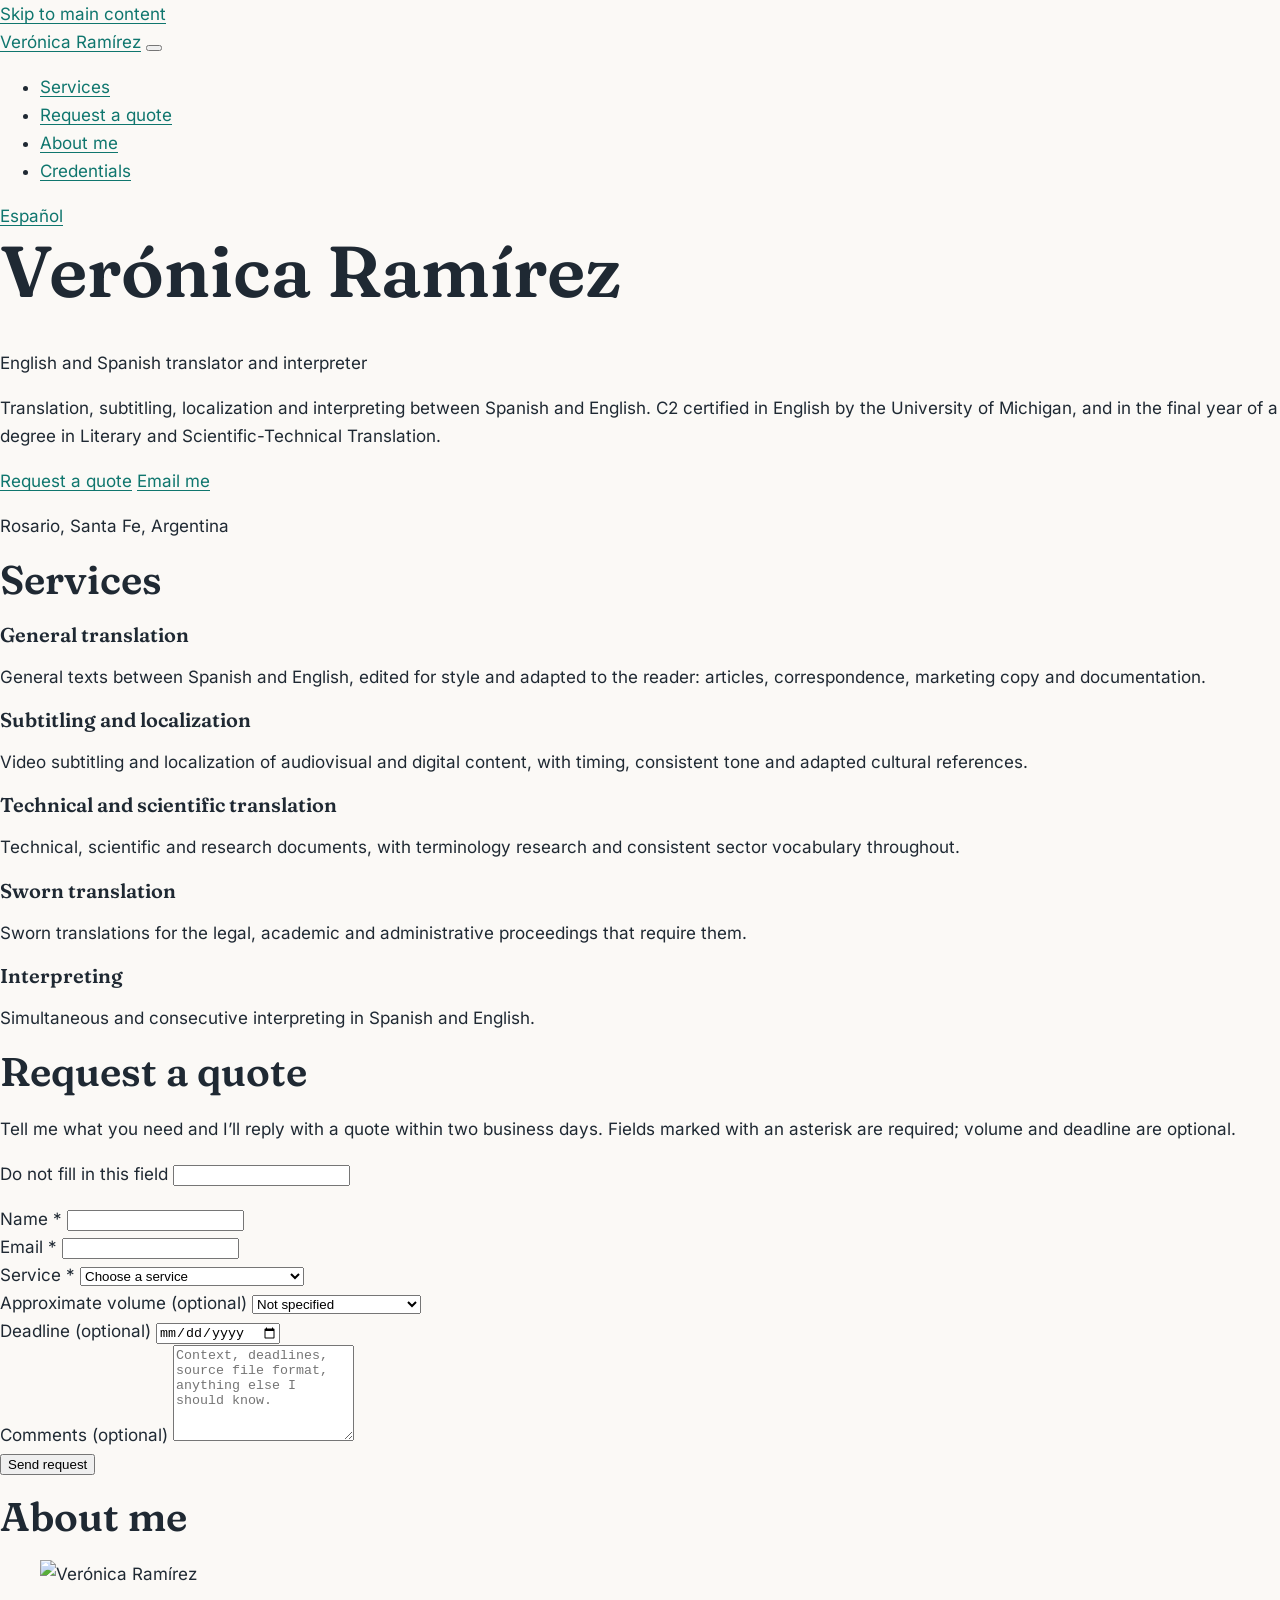
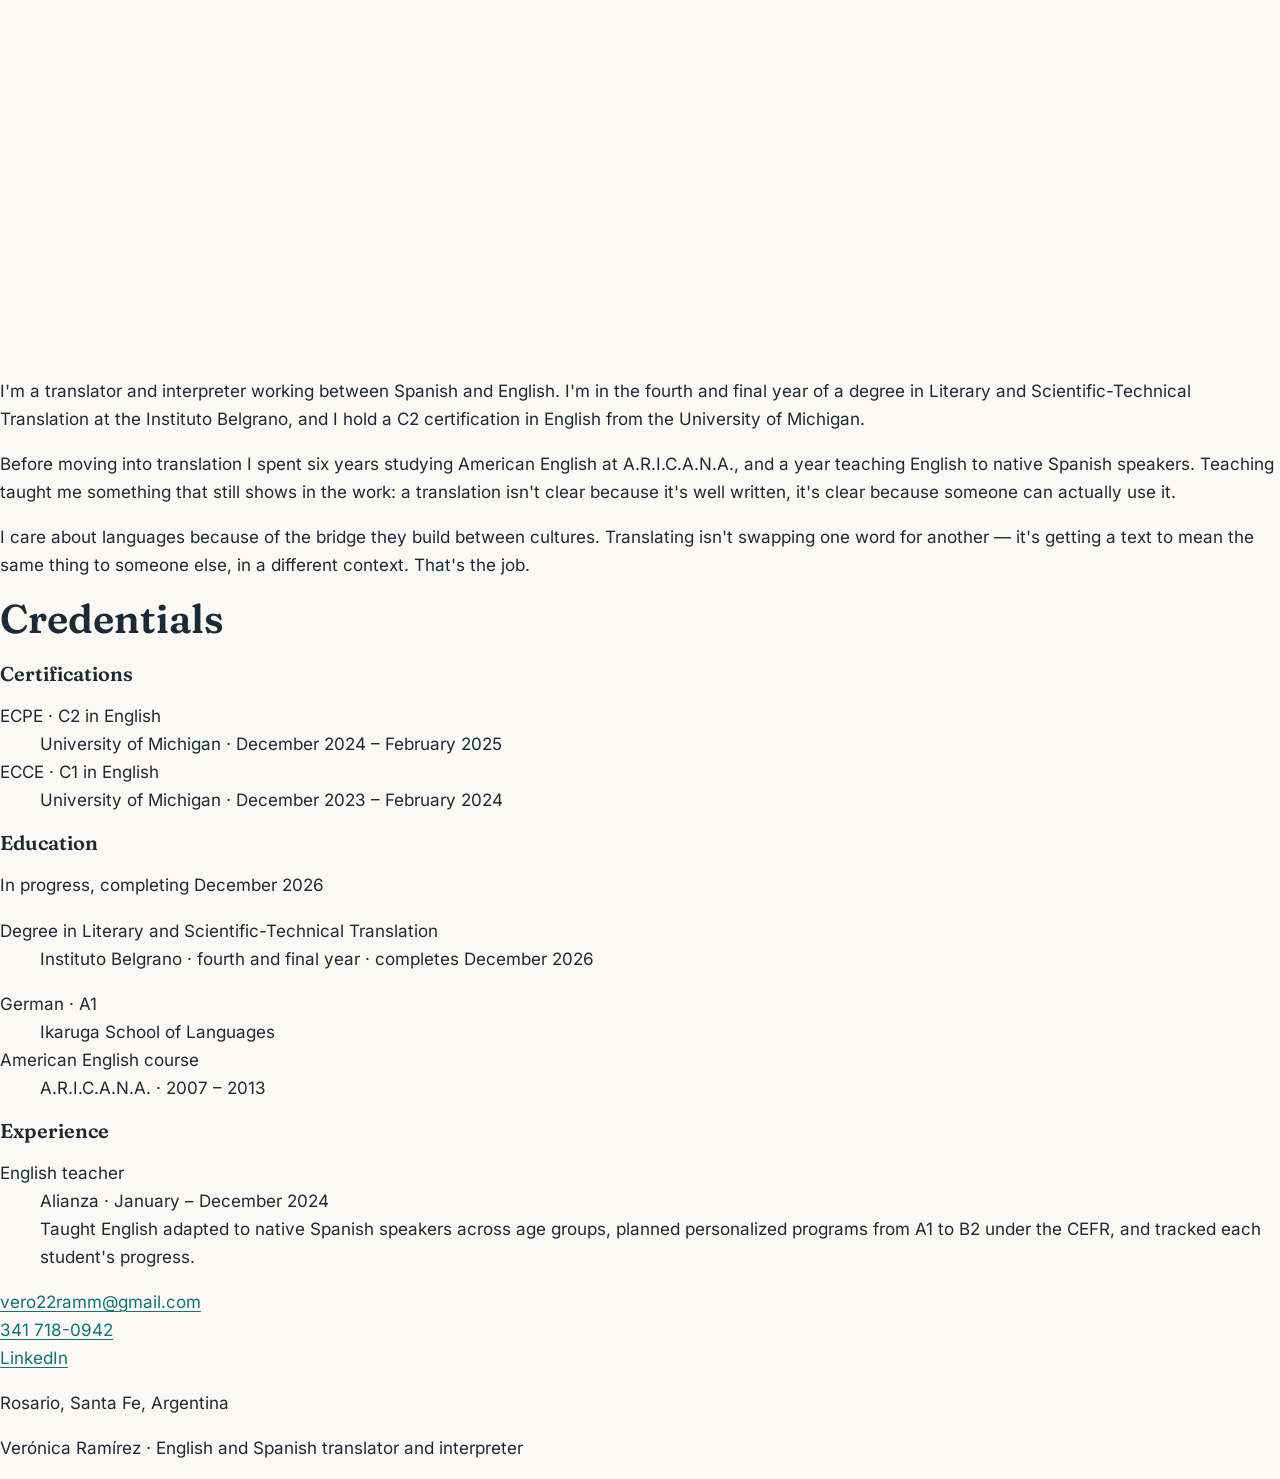
==== en/index.html @ 4fdf0b9b "feat: add the English page, natively written rather than translated The English is not a rendering o" ====
<!DOCTYPE html>
<html lang="en">
<head>
<meta charset="utf-8">
<meta name="viewport" content="width=device-width, initial-scale=1">
<title>Verónica Ramírez · English and Spanish translator and interpreter</title>
<meta name="description" content="English and Spanish translator and interpreter, C2 certified by the University of Michigan. General translation, subtitling, localization, technical and scientific texts, sworn translation and interpreting.">
<link rel="canonical" href="https://veronicaramirez.netlify.app/en/">
<link rel="alternate" hreflang="es" href="https://veronicaramirez.netlify.app/es/">
<link rel="alternate" hreflang="en" href="https://veronicaramirez.netlify.app/en/">
<link rel="alternate" hreflang="x-default" href="https://veronicaramirez.netlify.app/es/">

<meta property="og:type" content="website">
<meta property="og:locale" content="en_US">
<meta property="og:locale:alternate" content="es_AR">
<meta property="og:site_name" content="Verónica Ramírez">
<meta property="og:title" content="Verónica Ramírez · English and Spanish translator and interpreter">
<meta property="og:description" content="Translation, subtitling, localization and interpreting between Spanish and English. C2 certified in English by the University of Michigan.">
<meta property="og:url" content="https://veronicaramirez.netlify.app/en/">
<meta property="og:image" content="https://veronicaramirez.netlify.app/assets/img/social-en.png">
<meta name="twitter:card" content="summary_large_image">

<link rel="icon" href="/favicon.svg" type="image/svg+xml">
<link rel="stylesheet" href="/assets/tokens.css">
<link rel="stylesheet" href="/assets/layout.css">
</head>

<body>

<a class="salto" href="#inicio">Skip to main content</a>

<nav class="barra" aria-label="Main">
  <div class="barra-interior">
    <a class="marca" href="#inicio">Verónica Ramírez</a>

    <button class="boton-menu" type="button" aria-expanded="false" aria-controls="menu">
      <span class="visualmente-oculto">Open the menu</span>
      <span class="boton-menu-lineas" aria-hidden="true"></span>
    </button>

    <div class="menu" id="menu">
      <ul class="menu-lista">
        <li><a href="#servicios">Services</a></li>
        <li><a href="#presupuesto">Request a quote</a></li>
        <li><a href="#sobre-mi">About me</a></li>
        <li><a href="#credenciales">Credentials</a></li>
      </ul>
      <a class="idioma" href="/es/" hreflang="es" lang="es">Español</a>
    </div>
  </div>
</nav>

<main>

<section id="inicio" class="portada">
  <h1>Verónica Ramírez</h1>
  <p class="inicio-oficio">English and Spanish translator and interpreter</p>

  <p class="inicio-resumen">Translation, subtitling, localization and interpreting between Spanish
  and English. C2 certified in English by the University of Michigan, and in the final year of a
  degree in Literary and Scientific-Technical Translation.</p>

  <p class="inicio-acciones">
    <a class="boton" href="#presupuesto">Request a quote</a>
    <a class="enlace-suave" href="mailto:vero22ramm@gmail.com">Email me</a>
  </p>

  <p class="inicio-lugar">Rosario, Santa Fe, Argentina</p>
</section>

<section id="servicios">
  <h2>Services</h2>

  <div class="servicios">
    <article class="servicio">
      <h3>General translation</h3>
      <p>General texts between Spanish and English, edited for style and adapted to the reader:
      articles, correspondence, marketing copy and documentation.</p>
    </article>

    <article class="servicio">
      <h3>Subtitling and localization</h3>
      <p>Video subtitling and localization of audiovisual and digital content, with timing,
      consistent tone and adapted cultural references.</p>
    </article>

    <article class="servicio">
      <h3>Technical and scientific translation</h3>
      <p>Technical, scientific and research documents, with terminology research and consistent
      sector vocabulary throughout.</p>
    </article>

    <article class="servicio">
      <h3>Sworn translation</h3>
      <p>Sworn translations for the legal, academic and administrative proceedings that require
      them.</p>
    </article>

    <article class="servicio">
      <h3>Interpreting</h3>
      <p>Simultaneous and consecutive interpreting in Spanish and English.</p>
    </article>
  </div>
</section>

<section id="presupuesto">
  <h2>Request a quote</h2>

  <p class="seccion-intro">Tell me what you need and I&rsquo;ll reply with a quote within two
  business days. Fields marked with an asterisk are required; volume and deadline are
  optional.</p>

  <!-- The trap field is deliberately first, with four protections at once: no
       autocomplete, out of the tab order, hidden from assistive technology and
       zero-sized. A browser autofill that fills a honeypot makes Netlify
       discard the submission whole, and that takes a real client with it, not
       a bot. -->
  <p class="trampa" aria-hidden="true">
    <label for="sitio-web">Do not fill in this field</label>
    <input type="text" id="sitio-web" name="sitio-web" tabindex="-1" autocomplete="off">
  </p>

  <form name="presupuesto"
        method="POST"
        action="/en/confirmation.html"
        data-netlify="true"
        netlify-honeypot="sitio-web"
        id="formulario">

    <input type="hidden" name="form-name" value="presupuesto">
    <input type="hidden" name="idioma" value="en">

    <div class="campo">
      <label for="nombre">Name <span class="obligatorio" aria-hidden="true">*</span></label>
      <input type="text" id="nombre" name="nombre" autocomplete="name" required>
    </div>

    <div class="campo">
      <label for="email">Email <span class="obligatorio" aria-hidden="true">*</span></label>
      <input type="email" id="email" name="email" autocomplete="email" required>
    </div>

    <div class="campo">
      <label for="servicio">Service <span class="obligatorio" aria-hidden="true">*</span></label>
      <select id="servicio" name="servicio" required>
        <option value="" disabled selected>Choose a service</option>
        <option value="general">General translation</option>
        <option value="subtitulado">Subtitling and localization</option>
        <option value="tecnica">Technical and scientific translation</option>
        <option value="jurada">Sworn translation</option>
        <option value="interpretacion">Interpreting</option>
      </select>
    </div>

    <div class="campo">
      <label for="volumen">Approximate volume <span class="opcional">(optional)</span></label>
      <select id="volumen" name="volumen">
        <option value="" selected>Not specified</option>
        <option value="hasta-1000">Up to 1,000 words</option>
        <option value="1000-5000">1,000 to 5,000 words</option>
        <option value="5000-20000">5,000 to 20,000 words</option>
        <option value="20000-100000">20,000 to 100,000 words</option>
        <option value="mas-100000">Over 100,000 words</option>
        <option value="no-se">Not sure yet</option>
      </select>
    </div>

    <div class="campo">
      <label for="fecha">Deadline <span class="opcional">(optional)</span></label>
      <input type="date" id="fecha" name="fecha">
    </div>

    <div class="campo campo-ancho">
      <label for="comentarios">Comments <span class="opcional">(optional)</span></label>
      <textarea id="comentarios" name="comentarios" rows="6"
                placeholder="Context, deadlines, source file format, anything else I should know."></textarea>
    </div>

    <div class="envio">
      <button type="submit" class="boton">Send request</button>
      <p class="form-estado" role="status" aria-live="polite"></p>
    </div>
  </form>
</section>

<section id="sobre-mi">
  <h2>About me</h2>

  <figure class="retrato">
    <img src="/assets/img/veronica-400.jpg"
         alt="Verónica Ramírez"
         width="400" height="400"
         loading="lazy" decoding="async">
  </figure>

  <div class="sobre-mi-texto">
    <p>I'm a translator and interpreter working between Spanish and English. I'm in the fourth and
    final year of a degree in Literary and Scientific-Technical Translation at the Instituto
    Belgrano, and I hold a C2 certification in English from the University of Michigan.</p>

    <p>Before moving into translation I spent six years studying American English at A.R.I.C.A.N.A.,
    and a year teaching English to native Spanish speakers. Teaching taught me something that still
    shows in the work: a translation isn't clear because it's well written, it's clear because
    someone can actually use it.</p>

    <p>I care about languages because of the bridge they build between cultures. Translating isn't
    swapping one word for another &mdash; it's getting a text to mean the same thing to someone
    else, in a different context. That's the job.</p>
  </div>
</section>

<section id="credenciales">
  <h2>Credentials</h2>

  <div class="credenciales">

    <div class="credencial">
      <h3>Certifications</h3>
      <dl>
        <dt>ECPE &middot; C2 in English</dt>
        <dd>University of Michigan &middot; December 2024 &ndash; February 2025</dd>

        <dt>ECCE &middot; C1 in English</dt>
        <dd>University of Michigan &middot; December 2023 &ndash; February 2024</dd>
      </dl>
    </div>

    <div class="credencial credencial-en-curso">
      <h3>Education</h3>
      <p class="en-curso">In progress, completing December 2026</p>
      <dl>
        <dt>Degree in Literary and Scientific-Technical Translation</dt>
        <dd>Instituto Belgrano &middot; fourth and final year &middot; completes December 2026</dd>
      </dl>

      <dl>
        <dt>German &middot; A1</dt>
        <dd>Ikaruga School of Languages</dd>

        <dt>American English course</dt>
        <dd>A.R.I.C.A.N.A. &middot; 2007 &ndash; 2013</dd>
      </dl>
    </div>

    <div class="credencial">
      <h3>Experience</h3>
      <dl>
        <dt>English teacher</dt>
        <dd>Alianza &middot; January &ndash; December 2024</dd>
        <dd class="detalle">Taught English adapted to native Spanish speakers across age groups,
        planned personalized programs from A1 to B2 under the CEFR, and tracked each student's
        progress.</dd>
      </dl>
    </div>

  </div>
</section>

</main>

<footer id="contacto">
  <div class="pie-interior">
    <p class="pie-contacto">
      <a href="mailto:vero22ramm@gmail.com">vero22ramm@gmail.com</a><br>
      <a href="tel:+543417180942">341 718-0942</a><br>
      <a href="https://www.linkedin.com/in/veronica-p-ramirez" rel="noopener" target="_blank">LinkedIn</a>
    </p>
    <p class="pie-lugar">Rosario, Santa Fe, Argentina</p>
    <p class="pie-legal">Verónica Ramírez &middot; English and Spanish translator and
    interpreter</p>
  </div>
</footer>

<script src="/assets/main.js" defer></script>
</body>
</html>
---- assets/tokens.css ----
/* ==========================================================================
   Portfolio de Verónica Ramírez — tokens
   Variables, tipografía alojada y reinicio. Este archivo no dibuja nada:
   solo declara con qué se dibuja. Las reglas de composición viven en
   assets/layout.css y no escriben un solo color ni un solo tamaño de fuente
   literal.
   ========================================================================== */

/* --------------------------------------------------------------------------
   Tipografía

   Las fuentes están alojadas en el propio sitio. Un sitio de una traductora
   que trabaja para clientes europeos no debería hacer peticiones a un tercero
   solo para mostrar su nombre: hay resoluciones judiciales europeas sobre
   exactamente eso, y el dato de que alguien visita la página no es de la
   traductora para compartirlo con un tercero.

   Los subconjuntos se separan con unicode-range, y eso hace que el navegador
   descargue solo el latin y el latin-ext cuando la página realmente tiene
   algún carácter de ese rango. En la práctica, español e inglés no usan nada
   de latin-ext, así que esos dos archivos quedan en el disco y no se pagan en
   la primera visita: 108 KB en total, no 360 KB.

   El subconjunto latin sí incluye tildes, ñ, ¿, ¡ y todos los diacríticos de
   Europa occidental, porque están en U+0000-00FF. Por eso el sitio se ve bien
   con un archivo latin solo.
   -------------------------------------------------------------------------- */

@font-face {
  font-family: "Inter";
  font-style: normal;
  font-weight: 400 700;
  font-display: swap;
  src: url("fonts/inter-latin-ext.woff2") format("woff2");
  unicode-range: U+0100-02BA, U+02BD-02C5, U+02C7-02CC, U+02CE-02D7, U+02DD-02FF, U+0304, U+0308, U+0329, U+1D00-1DBF, U+1E00-1E9F, U+1EF2-1EFF, U+2020, U+20A0-20AB, U+20AD-20C0, U+2113, U+2C60-2C7F, U+A720-A7FF;
}

@font-face {
  font-family: "Inter";
  font-style: normal;
  font-weight: 400 700;
  font-display: swap;
  src: url("fonts/inter-latin.woff2") format("woff2");
  unicode-range: U+0000-00FF, U+0131, U+0152-0153, U+02BB-02BC, U+02C6, U+02DA, U+02DC, U+0304, U+0308, U+0329, U+2000-206F, U+20AC, U+2122, U+2191, U+2193, U+2212, U+2215, U+FEFF, U+FFFD;
}

/* Fraunces con los ejes SOFT y WONK, que son los que le dan los terminales
   suaves y un punto de rareza, que es el carácter que busca la dirección
   visual cálida. SOFT cuesta 26 KB y se conserva; WONK no cuesta nada. Se
   descartó el eje opsz, que son 85 KB y solo sirve para afinar el tamaño
   óptico de textos muy grandes. */
@font-face {
  font-family: "Fraunces";
  font-style: normal;
  font-weight: 400 700;
  font-display: swap;
  src: url("fonts/fraunces-latin-ext.woff2") format("woff2");
  unicode-range: U+0100-02BA, U+02BD-02C5, U+02C7-02CC, U+02CE-02D7, U+02DD-02FF, U+0304, U+0308, U+0329, U+1D00-1DBF, U+1E00-1E9F, U+1EF2-1EFF, U+2020, U+20A0-20AB, U+20AD-20C0, U+2113, U+2C60-2C7F, U+A720-A7FF;
}

@font-face {
  font-family: "Fraunces";
  font-style: normal;
  font-weight: 400 700;
  font-display: swap;
  src: url("fonts/fraunces-latin.woff2") format("woff2");
  unicode-range: U+0000-00FF, U+0131, U+0152-0153, U+02BB-02BC, U+02C6, U+02DA, U+02DC, U+0304, U+0308, U+0329, U+2000-206F, U+20AC, U+2122, U+2191, U+2193, U+2212, U+2215, U+FEFF, U+FFFD;
}

/* Los valores por defecto de los dos ejes, declarados una sola vez. SOFT en 50
   y WONK en 1 es un cuerpo ligeramente redondeado y con un punto de rareza,
   que es lo que distingue esta tipografía de un serif genérico. */
:root {
  --fraunces-axes: "SOFT" 50, "WONK" 1;
}

/* --------------------------------------------------------------------------
   Variables
   -------------------------------------------------------------------------- */

:root {
  /* Colores verificados por tools/contrast.test.mjs. Si se cambia alguno, esa
     suite falla y dice cuánto se movió la razón de contraste. */
  --fondo: #FBF9F6;
  --fondo-campo: #FFFFFF;
  --texto: #1F2933;
  --texto-suave: #52606D;
  --acento: #0F766E;
  --error: #B3261E;
  --borde: #E4E0DA;
  --borde-campo: #8A8172;

  --ancho-maximo: 68rem;
  --ancho-texto: 38rem;

  --serif: "Fraunces", Georgia, "Times New Roman", serif;
  --sans: "Inter", system-ui, -apple-system, "Segoe UI", Roboto, sans-serif;
}

/* --------------------------------------------------------------------------
   Reinicio
   -------------------------------------------------------------------------- */

*,
*::before,
*::after {
  box-sizing: border-box;
}

html {
  -webkit-text-size-adjust: 100%;
  scroll-behavior: smooth;
}

body {
  margin: 0;
  font-family: var(--sans);
  font-size: 1.0625rem;
  line-height: 1.65;
  color: var(--texto);
  background: var(--fondo);
  /* Evita que una palabra larga o una URL sin espacios rompa la maqueta en
     una pantalla angosta. */
  overflow-wrap: break-word;
}

img {
  max-width: 100%;
  height: auto;
  display: block;
}

/* El anillo de foco se ve siempre que el elemento recibe foco por teclado. Se
   usa :focus-visible y no :focus para no dibujar un contorno en cada clic de
   ratón, que es ruido y no información. */
:focus-visible {
  outline: 2px solid var(--acento);
  outline-offset: 3px;
}

/* --------------------------------------------------------------------------
   Tipografía base
   -------------------------------------------------------------------------- */

h1, h2, h3, h4 {
  font-family: var(--serif);
  font-variation-settings: var(--fraunces-axes);
  font-weight: 600;
  line-height: 1.15;
  /* El serif tiene ascendentes y descendentes altos: sin este margen la
    línea se ve pegada a la anterior. */
  margin-block: 0 0.5em;
  text-wrap: balance;
}

h1 { font-size: clamp(2.5rem, 7vw, 4.5rem); }
h2 { font-size: clamp(1.75rem, 4vw, 2.5rem); }
h3 { font-size: 1.25rem; }

p, li {
  text-wrap: pretty;
}

/* Un enlace de dentro del texto se distingue por más que el color: el subrayado
   no se quita nunca, y se refuerza al pasar el puntero. Un sitio sobre
   traducción tiene que ser legible por alguien que no distinga bien el verde
   del crema. */
a {
  color: var(--acento);
  text-decoration: underline;
  text-underline-offset: 0.2em;
  text-decoration-thickness: 1px;
}

a:hover,
a:focus-visible {
  text-decoration-thickness: 2px;
}

/* --------------------------------------------------------------------------
   Utilidades
   -------------------------------------------------------------------------- */

/* Texto que solo existe para lectores de pantalla. La técnica es recorte, no
   display: none ni visibility: hidden, porque display: none saca el elemento
   display: none saca el elemento del árbol de accesibilidad y el texto deja de leerse. */
.visualmente-oculto {
  position: absolute;
  width: 1px;
  height: 1px;
  margin: -1px;
  padding: 0;
  overflow: hidden;
  clip-path: inset(50%);
  white-space: nowrap;
  border: 0;
}
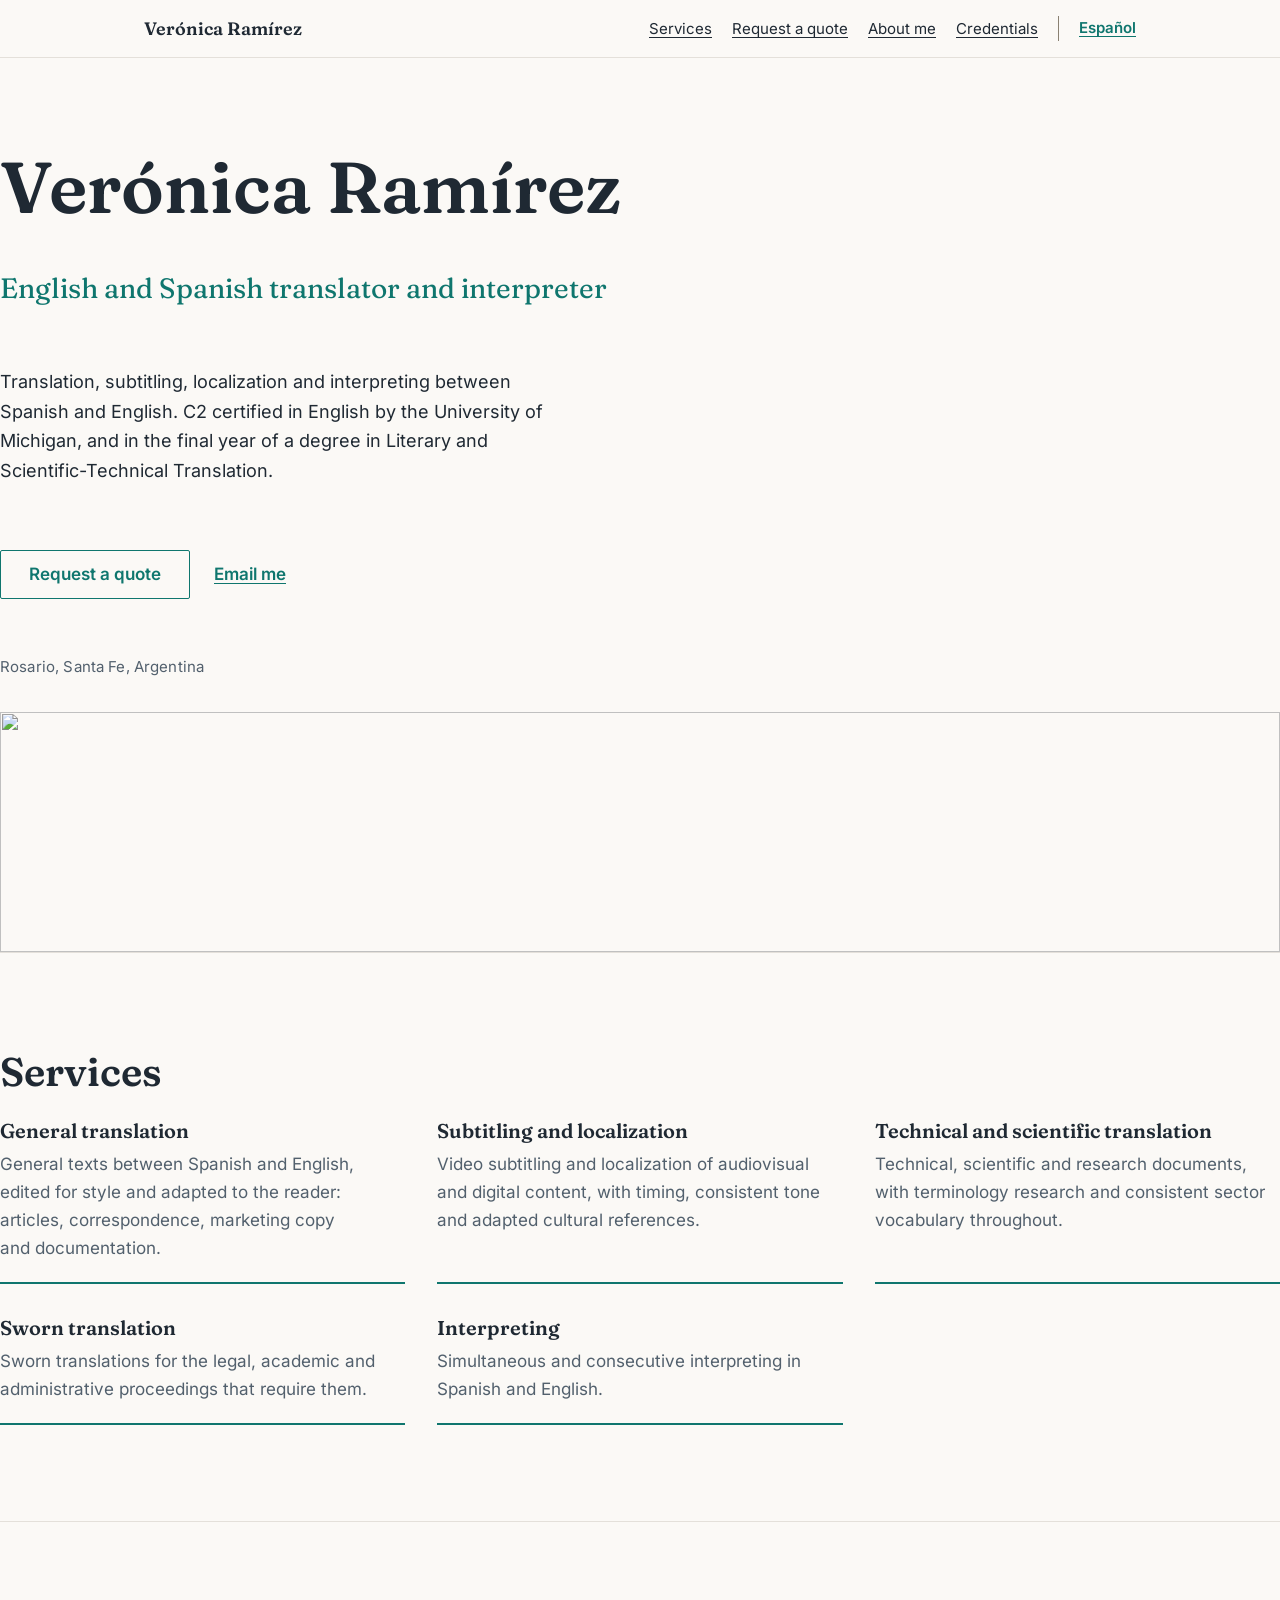
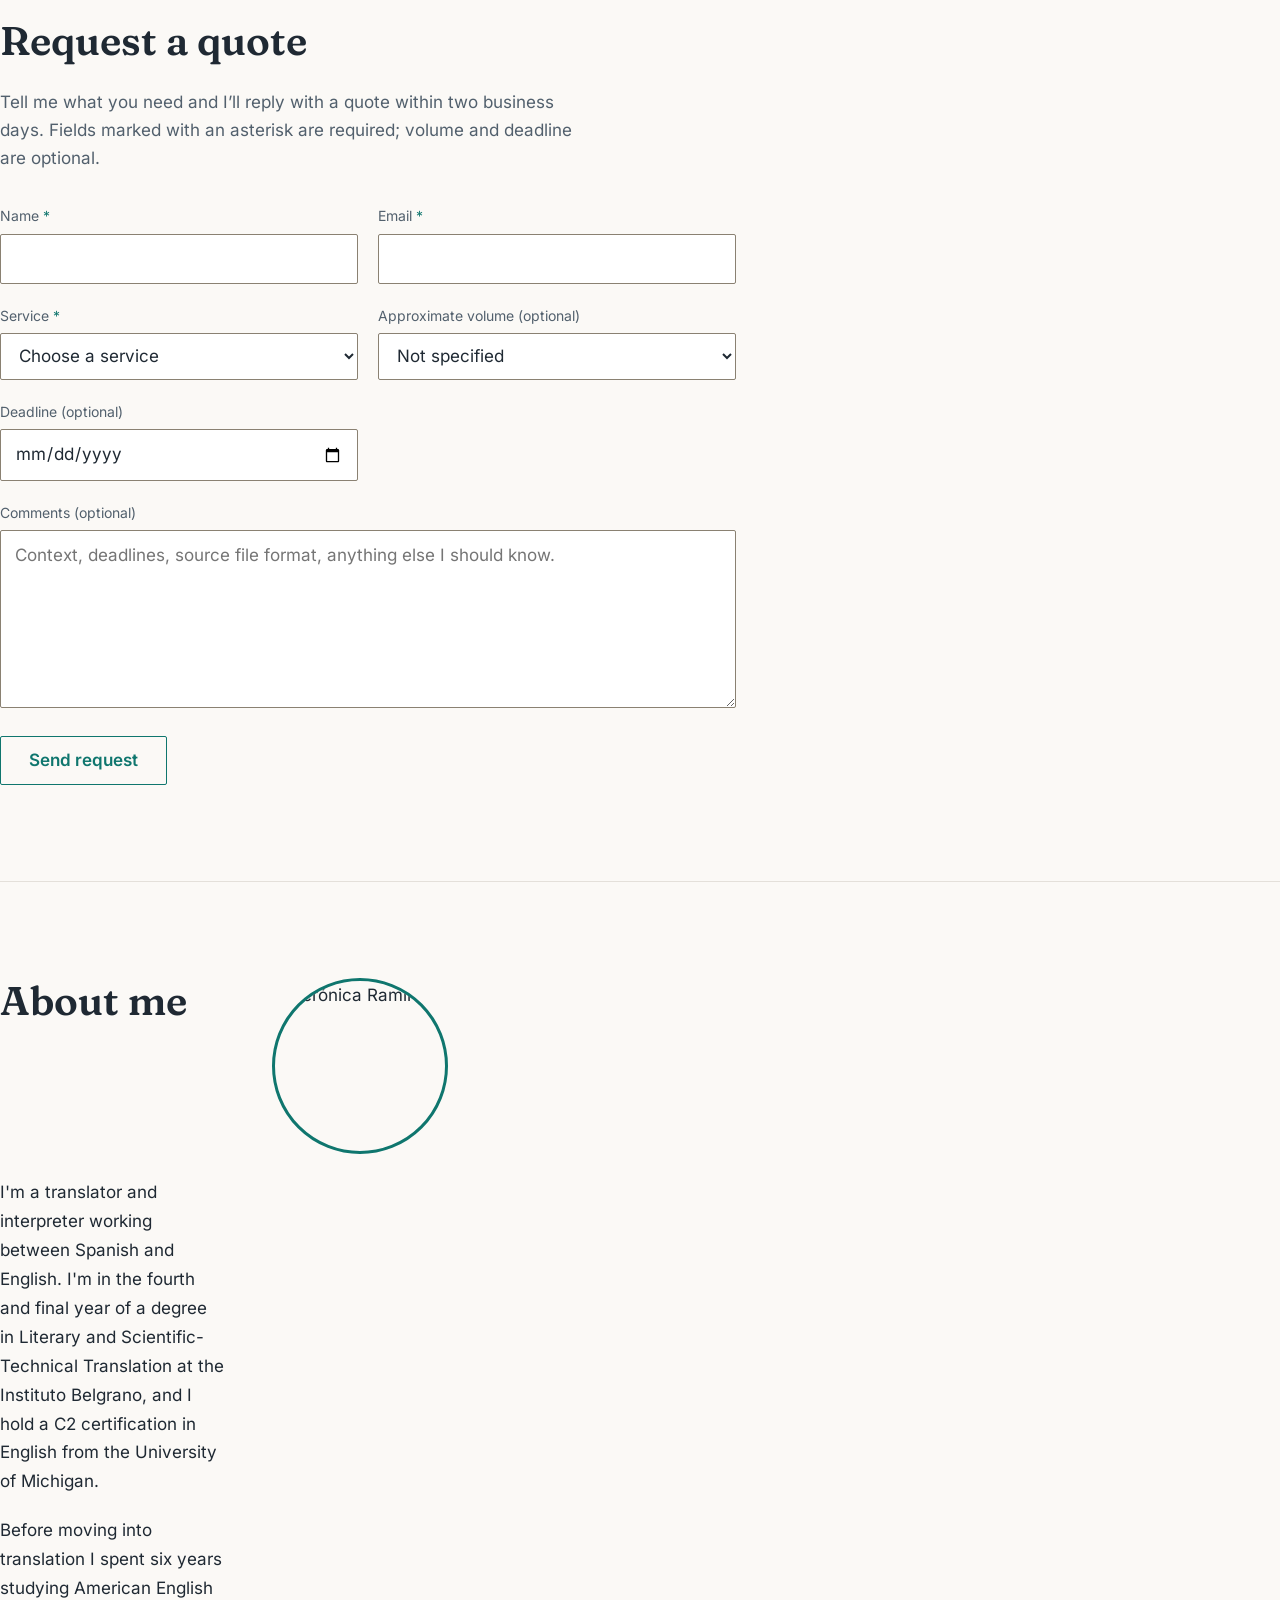
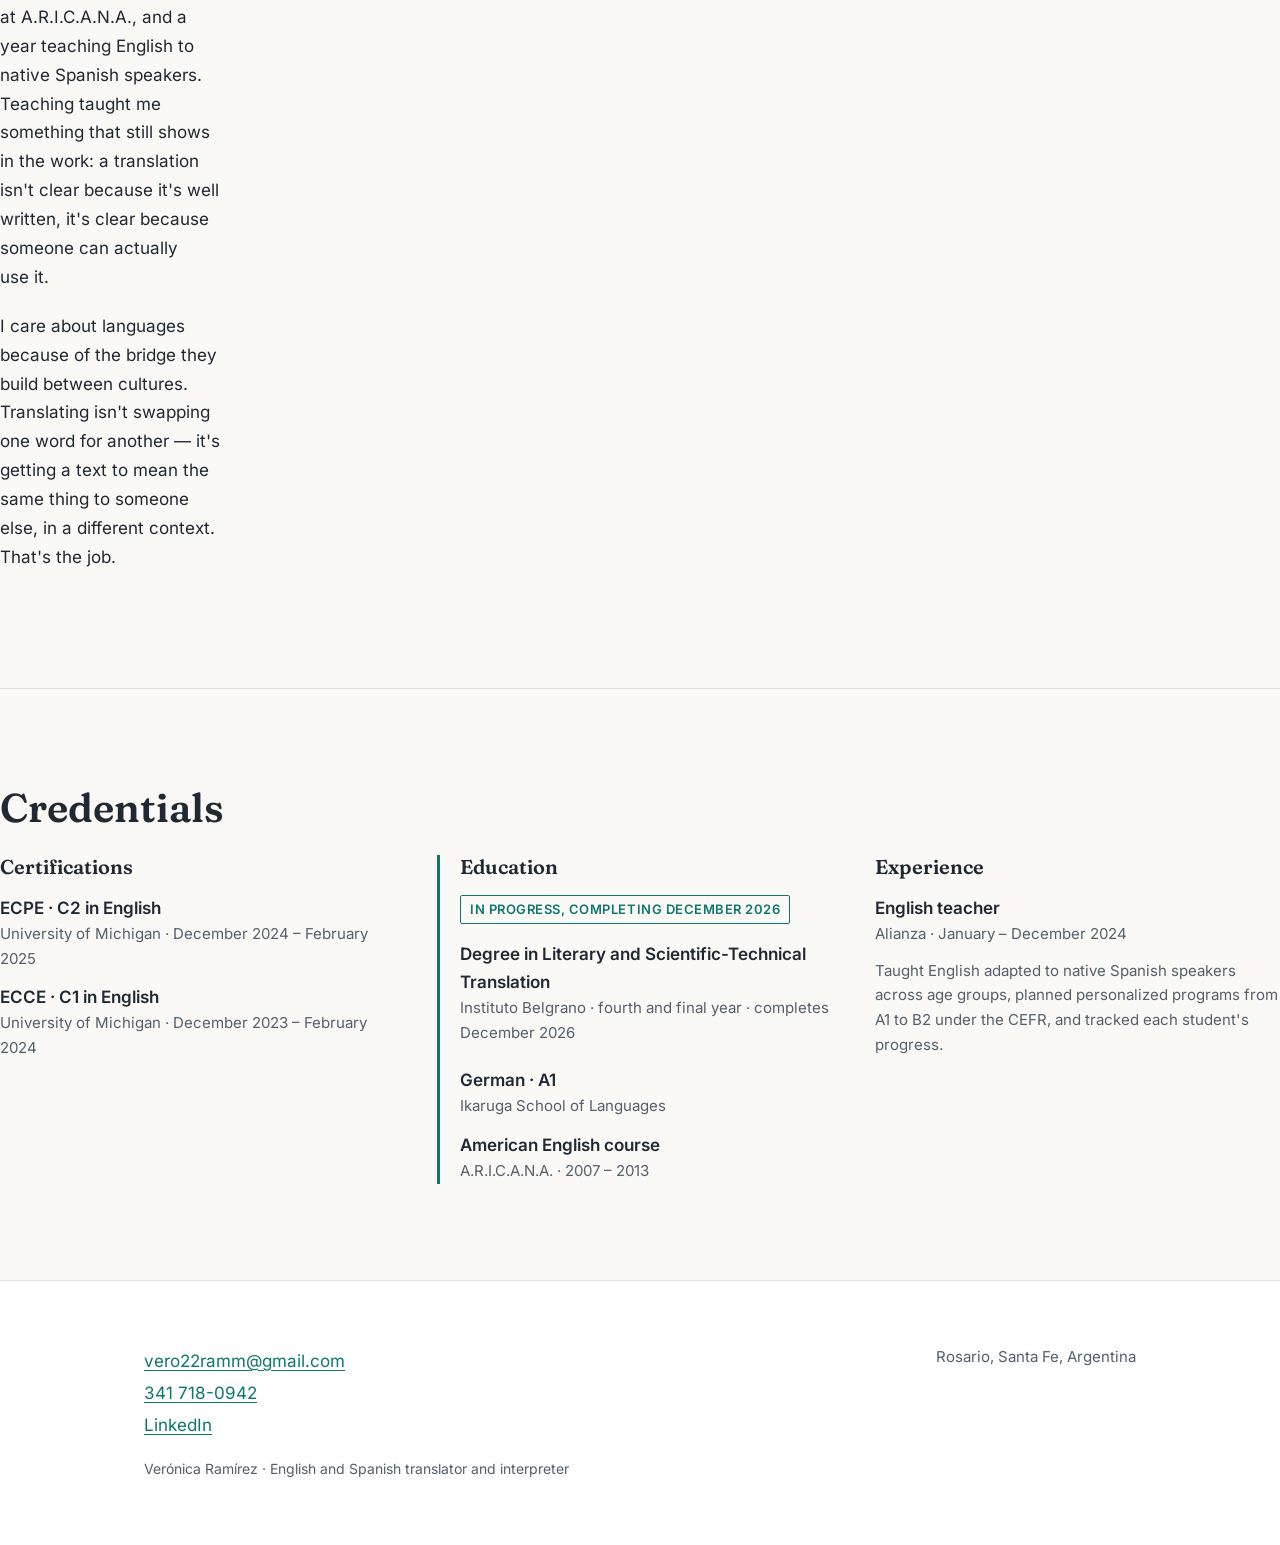
==== commit d0d86b2b: "feat: add the layout stylesheet Todas las pistas de rejilla usan minmax(0, 1fr) y no 1fr. La diferen" ====
--- a/en/index.html
+++ b/en/index.html
@@ -66,6 +66,13 @@
   </p>
 
   <p class="inicio-lugar">Rosario, Santa Fe, Argentina</p>
+
+  <figure class="portada-franja">
+    <img src="/assets/img/portada-1400.jpg"
+         alt=""
+         width="1400" height="349"
+         decoding="async">
+  </figure>
 </section>
 
 <section id="servicios">
--- a/assets/layout.css
+++ b/assets/layout.css
@@ -0,0 +1,693 @@
+/* ==========================================================================
+   Portfolio de Verónica Ramírez — maquetación
+   Composición y componentes. Este archivo no declara ninguna variable ni
+   ningún color literal: los toma de tokens.css. La única excepción son las
+   medidas, que son propias de cada elemento.
+
+   La dirección es móvil primero. Las reglas base están escritas para la
+   pantalla más angosta que todavía se usa, y cada ajuste vive dentro de un
+   min-width. Así un bloque sin ajuste ya funciona en el móvil sin que nadie
+   tenga que acordarse de adaptarlo después.
+
+   La única excepción a esa regla es el botón de menú, y está invertida a
+   propósito: los enlaces de sección se ven siempre por omisión y el botón
+   solo aparece por debajo de 48rem. Si el CSS no llegara a cargarse, la
+   lista de enlaces se ve igual y el sitio sigue siendo navegable, que es al
+   revés de lo que hace un max-width.
+   ========================================================================== */
+
+/* --------------------------------------------------------------------------
+   Contenedor y secciones
+   -------------------------------------------------------------------------- */
+
+.contenedor {
+  width: 100%;
+  max-width: var(--ancho-maximo);
+  margin-inline: auto;
+  padding-inline: clamp(1.25rem, 5vw, 3rem);
+}
+
+main > section {
+  padding-block: clamp(3rem, 8vw, 6rem);
+}
+
+main > section + section {
+  border-top: 1px solid var(--borde);
+}
+
+main > section h2 {
+  margin-bottom: 1.5rem;
+}
+
+.seccion-intro {
+  max-width: var(--ancho-texto);
+  color: var(--texto-suave);
+  margin-bottom: 2rem;
+}
+
+/* --------------------------------------------------------------------------
+   Enlace de salto
+
+   Sin CSS es un enlace visible al principio de la página, que es feo pero
+   utilizable. Con CSS se saca de la vista hasta que recibe el foco, que es
+   exactamente cuando lo necesita la persona que lo está buscando.
+   -------------------------------------------------------------------------- */
+
+.salto {
+  position: absolute;
+  left: -9999px;
+  top: 0;
+  padding: 0.75rem 1.25rem;
+  background: var(--fondo-campo);
+  color: var(--acento);
+  z-index: 100;
+  text-decoration: underline;
+}
+
+.salto:focus {
+  left: 0;
+}
+
+/* --------------------------------------------------------------------------
+   Navegación
+   -------------------------------------------------------------------------- */
+
+.barra {
+  position: sticky;
+  top: 0;
+  z-index: 50;
+  background: var(--fondo);
+  border-bottom: 1px solid var(--borde);
+}
+
+/* El desenfoque va con un fondo translúcido: sin él, el desenfoque no tiene
+   nada que ocultar y las líneas de texto se ven a través de la barra. */
+@supports (backdrop-filter: blur(8px)) {
+  .barra {
+    background: color-mix(in srgb, var(--fondo) 88%, transparent);
+    backdrop-filter: blur(8px);
+  }
+}
+
+.barra-interior {
+  width: 100%;
+  max-width: var(--ancho-maximo);
+  margin-inline: auto;
+  padding: 0.85rem clamp(1.25rem, 5vw, 3rem);
+  display: flex;
+  align-items: center;
+  justify-content: space-between;
+  gap: 1rem;
+  flex-wrap: wrap;
+}
+
+.marca {
+  font-family: var(--serif);
+  font-variation-settings: var(--fraunces-axes);
+  font-weight: 600;
+  font-size: 1.125rem;
+  color: var(--texto);
+  text-decoration: none;
+  margin-right: auto;
+}
+
+.menu {
+  display: flex;
+  align-items: center;
+  gap: 1.25rem;
+}
+
+.menu-lista {
+  display: flex;
+  gap: 1.25rem;
+  list-style: none;
+  margin: 0;
+  padding: 0;
+}
+
+.menu-lista a,
+.idioma {
+  color: var(--texto);
+  text-decoration: underline;
+  text-underline-offset: 0.2em;
+  font-size: 0.9375rem;
+}
+
+.idioma {
+  color: var(--acento);
+  font-weight: 600;
+  /* La frontera entre los dos idiomas es un detalle de un píxel, no un
+     elemento: separa el selector del resto de la lista sin competir con los
+     enlaces de sección. */
+  border-left: 1px solid var(--borde-campo);
+  padding-left: 1.25rem;
+}
+
+/* El botón de menú solo existe por debajo de 48rem. Arriba de ese ancho queda
+   en display: none por la regla base, que es lo que hace que el sitio sea
+   navegable sin CSS. */
+.boton-menu {
+  display: block;
+  width: 2.75rem;
+  height: 2.75rem;
+  padding: 0;
+  border: 1.5px solid var(--acento);
+  border-radius: 2px;
+  background: transparent;
+  cursor: pointer;
+}
+
+.boton-menu-lineas,
+.boton-menu-lineas::before,
+.boton-menu-lineas::after {
+  display: block;
+  width: 1.25rem;
+  height: 1.5px;
+  background: var(--acento);
+  margin-inline: auto;
+  content: "";
+}
+
+.boton-menu-lineas {
+  position: relative;
+}
+
+.boton-menu-lineas::before {
+  position: absolute;
+  top: -0.4rem;
+  left: 0;
+}
+
+.boton-menu-lineas::after {
+  position: absolute;
+  top: 0.4rem;
+  left: 0;
+}
+
+/* El menú desplegado es una lista apilada a pantalla completa en la barra.
+   Sin JavaScript el botón no hace nada, y en ese caso la lista sigue
+   visible: el CSS de la barra móvil esconde los enlaces, pero el atributo
+   hidden que aplica el script es lo único que los saca. */
+.menu {
+  display: none;
+  flex-basis: 100%;
+  flex-direction: column;
+  align-items: flex-start;
+  gap: 0.75rem;
+  padding-block: 0.75rem;
+}
+
+.menu.abierto {
+  display: flex;
+}
+
+.menu-lista {
+  flex-direction: column;
+  gap: 0.75rem;
+}
+
+.idioma {
+  border-left: 0;
+  padding-left: 0;
+}
+
+@media (min-width: 48rem) {
+  .boton-menu {
+    display: none;
+  }
+
+  .menu {
+    display: flex;
+    flex-basis: auto;
+    flex-direction: row;
+    align-items: center;
+    gap: 1.25rem;
+    padding-block: 0;
+  }
+
+  .menu-lista {
+    flex-direction: row;
+    gap: 1.25rem;
+  }
+
+  .idioma {
+    border-left: 1px solid var(--borde-campo);
+    padding-left: 1.25rem;
+  }
+}
+
+/* --------------------------------------------------------------------------
+   Botón
+
+   Es un subrayado con borde, no un relleno. La razón de que el estado de
+   reposo no lleve fondo es que un sitio de una profesional que quiere que la
+   lean clientes no debe gritar en la primera pantalla; el borde da la
+   presencia sin el ruido, y el relleno aparece al pasar por encima.
+   -------------------------------------------------------------------------- */
+
+.boton {
+  display: inline-block;
+  padding: 0.85rem 1.75rem;
+  border: 1.5px solid var(--acento);
+  border-radius: 2px;
+  color: var(--acento);
+  background: transparent;
+  font-family: var(--sans);
+  font-size: 1.0625rem;
+  font-weight: 600;
+  line-height: 1.2;
+  text-decoration: none;
+  cursor: pointer;
+}
+
+.boton:hover,
+.boton:focus-visible {
+  background: var(--acento);
+  color: var(--fondo);
+}
+
+.boton:disabled {
+  opacity: 0.6;
+  cursor: not-allowed;
+}
+
+.boton:disabled:hover {
+  background: transparent;
+  color: var(--acento);
+}
+
+.enlace-suave {
+  color: var(--acento);
+  text-decoration: underline;
+  text-underline-offset: 0.2em;
+  font-weight: 600;
+}
+
+/* --------------------------------------------------------------------------
+   Portada
+   -------------------------------------------------------------------------- */
+
+/* Todas las pistas de rejilla usan minmax(0, 1fr) y no 1fr. 1rf es
+   abreviatura de minmax(auto, 1fr), y el minimo auto es el tamano del
+   contenido: con eso, un texto largo sin cortes ensancha la pista entera
+   y overflow-wrap no llega a actuar, porque la caja ya es ancha. Con el
+   minimo en cero, el corte de linea ocurre dentro de la pista. */
+.portada {
+  padding-block: clamp(3rem, 9vw, 5.5rem) 0;
+  display: grid;
+  grid-template-columns: minmax(0, 1fr);
+  gap: 2rem;
+}
+
+.portada h1 {
+  margin-bottom: 0.25rem;
+}
+
+.inicio-oficio {
+  font-family: var(--serif);
+  font-variation-settings: var(--fraunces-axes);
+  font-size: clamp(1.25rem, 3vw, 1.75rem);
+  font-weight: 400;
+  color: var(--acento);
+  margin-block: 0 1.5rem;
+}
+
+.inicio-resumen {
+  font-size: 1.125rem;
+  max-width: 34rem;
+  color: var(--texto);
+  margin-block: 0 2rem;
+}
+
+.inicio-acciones {
+  display: flex;
+  align-items: center;
+  gap: 1.5rem;
+  flex-wrap: wrap;
+  margin-block: 0 1.5rem;
+}
+
+.inicio-lugar {
+  font-size: 0.9375rem;
+  color: var(--texto-suave);
+  margin-block: 0;
+  letter-spacing: 0.01em;
+}
+
+/* La franja panorámica va a ancho completo de la ventana, no del contenedor:
+   es lo que da el aire de la primera pantalla. object-fit: cover recorta
+   para no deformar, y el alto se fija con clamp para que en el móvil siga
+   siendo una franja y no se convierta en un bloque cuadrado. */
+.portada-franja {
+  grid-column: 1 / -1;
+  margin: 0 calc(50% - 50vw);
+}
+
+.portada-franja img {
+  width: 100%;
+  height: clamp(9rem, 22vw, 15rem);
+  object-fit: cover;
+  object-position: center 40%;
+}
+
+/* --------------------------------------------------------------------------
+   Servicios
+   -------------------------------------------------------------------------- */
+
+.servicios {
+  display: grid;
+  grid-template-columns: minmax(0, 1fr);
+  gap: 2rem;
+}
+
+.servicio {
+  /* El borde inferior de 2 px en el acento marca el servicio sin necesidad de
+     una tarjeta con fondo, sombra ni esquinas: la dirección es sobria y las
+     tres cosas quitan peso. */
+  border-bottom: 2px solid var(--acento);
+  padding-bottom: 1.25rem;
+}
+
+.servicio h3 {
+  font-size: 1.25rem;
+  margin-bottom: 0.5rem;
+}
+
+.servicio p {
+  margin-block: 0;
+  color: var(--texto-suave);
+  max-width: 34rem;
+}
+
+@media (min-width: 48rem) {
+  .servicios {
+    grid-template-columns: repeat(2, minmax(0, 1fr));
+  }
+}
+
+@media (min-width: 68rem) {
+  .servicios {
+    grid-template-columns: repeat(3, minmax(0, 1fr));
+  }
+}
+
+/* --------------------------------------------------------------------------
+   Formulario
+   -------------------------------------------------------------------------- */
+
+#formulario {
+  display: grid;
+  grid-template-columns: minmax(0, 1fr);
+  gap: 1.25rem;
+  max-width: 46rem;
+}
+
+.campo {
+  display: flex;
+  flex-direction: column;
+  gap: 0.4rem;
+  min-width: 0;
+}
+
+.campo label {
+  font-size: 0.875rem;
+  color: var(--texto-suave);
+}
+
+.obligatorio {
+  color: var(--acento);
+}
+
+.opcional {
+  color: var(--texto-suave);
+  font-weight: 400;
+}
+
+.campo input,
+.campo select,
+.campo textarea {
+  padding: 0.7rem 0.9rem;
+  /* El borde del campo no usa --borde: con 1.25:1 no llega al 3:1 que WCAG
+     1.4.11 exige, y en un área de escritura el contorno es lo único que dice
+     dónde termina el campo. */
+  border: 1px solid var(--borde-campo);
+  border-radius: 2px;
+  background: var(--fondo-campo);
+  color: var(--texto);
+  font-family: var(--sans);
+  font-size: 1.0625rem;
+  line-height: 1.5;
+  min-width: 0;
+}
+
+.campo textarea {
+  resize: vertical;
+  min-height: 8rem;
+}
+
+/* El enfoque se marca con el anillo global, más el cambio de color del
+   borde: el color solo no basta, porque un campo con el mismo fondo y un
+   borde del mismo color se ven idénticos a uno enfocado si no hay otra
+   señal. */
+.campo input:focus,
+.campo select:focus,
+.campo textarea:focus {
+  border-color: var(--acento);
+}
+
+.campo :is(input, select, textarea):user-invalid {
+  border-color: var(--error);
+}
+
+/* El campo trampa se saca de la vista con posicionamiento, nunca con
+   display: none ni visibility: hidden. Netlify solo descarta el envío
+   cuando el campo no está en la página, y muchos robots completan
+   correctamente los campos que están ocultos con esas dos propiedades. */
+.trampa {
+  position: absolute;
+  left: -9999px;
+  width: 1px;
+  height: 1px;
+  overflow: hidden;
+}
+
+.envio {
+  display: flex;
+  align-items: center;
+  gap: 1rem;
+  flex-wrap: wrap;
+  grid-column: 1 / -1;
+  margin-top: 0.5rem;
+}
+
+/* min-height para que el texto de estado no empuje el resto de la maqueta al
+   aparecer. Un formulario que salta al confirmar el envío molesta más que un
+   formulario que se queda quieto. */
+.form-estado {
+  margin-block: 0;
+  min-height: 1.5rem;
+  font-size: 0.9375rem;
+  color: var(--texto-suave);
+}
+
+.form-estado:empty {
+  min-height: 0;
+}
+
+.form-estado.error {
+  color: var(--error);
+}
+
+.form-estado.exito {
+  color: var(--acento);
+  font-weight: 600;
+}
+
+@media (min-width: 40rem) {
+  #formulario {
+    grid-template-columns: repeat(2, minmax(0, 1fr));
+  }
+
+  /* La fecha límite y los comentarios ocupan la fila entera. Con un nombre
+     de usuario o un correo en una columna y medio, el campo se estrecha
+     hasta que el texto ya no entra. */
+  .campo-ancho,
+  #fecha {
+    grid-column: 1 / -1;
+  }
+}
+
+/* --------------------------------------------------------------------------
+   Sobre mí
+   -------------------------------------------------------------------------- */
+
+#sobre-mi {
+  display: grid;
+  grid-template-columns: minmax(0, 1fr);
+  gap: 1.5rem 3rem;
+  align-items: start;
+}
+
+.retrato {
+  margin: 0;
+}
+
+.retrato img {
+  width: 100%;
+  max-width: 11rem;
+  aspect-ratio: 1;
+  object-fit: cover;
+  border-radius: 50%;
+  /* El círculo necesita un borde: sin él, el recorte redondeado deja el pelo
+     recortado contra el fondo de la página. */
+  border: 3px solid var(--acento);
+}
+
+.sobre-mi-texto p {
+  max-width: var(--ancho-texto);
+  line-height: 1.7;
+  margin-block: 0 1.25rem;
+}
+
+@media (min-width: 48rem) {
+  #sobre-mi {
+    grid-template-columns: 14rem minmax(0, 1fr);
+  }
+}
+
+/* --------------------------------------------------------------------------
+   Credenciales
+   -------------------------------------------------------------------------- */
+
+.credenciales {
+  display: grid;
+  grid-template-columns: minmax(0, 1fr);
+  gap: 2.5rem;
+}
+
+.credencial h3 {
+  font-size: 1.25rem;
+  margin-bottom: 1rem;
+}
+
+.credencial dl {
+  margin: 0 0 1.25rem;
+}
+
+.credencial dl:last-child {
+  margin-bottom: 0;
+}
+
+.credencial dt {
+  font-weight: 600;
+}
+
+.credencial dd {
+  margin: 0 0 0.75rem;
+  color: var(--texto-suave);
+  font-size: 0.9375rem;
+}
+
+.credencial dd:last-child {
+  margin-bottom: 0;
+}
+
+.credencial .detalle {
+  max-width: 34rem;
+  margin-top: 0.35rem;
+}
+
+.en-curso {
+  display: inline-block;
+  font-size: 0.8125rem;
+  font-weight: 600;
+  letter-spacing: 0.04em;
+  text-transform: uppercase;
+  color: var(--acento);
+  border: 1px solid var(--acento);
+  border-radius: 2px;
+  padding: 0.2rem 0.55rem;
+  margin-block: 0 1rem;
+}
+
+/* El Traductorado es el único bloque en curso, y un margen lateral lo
+   distingue sin necesidad de una etiqueta de advertencia, que sugeriría un
+   problema donde lo que hay es una fecha. */
+.credencial-en-curso {
+  border-left: 3px solid var(--acento);
+  padding-left: 1.25rem;
+}
+
+@media (min-width: 48rem) {
+  .credenciales {
+    grid-template-columns: repeat(3, minmax(0, 1fr));
+    gap: 2rem;
+  }
+
+  /* El rótulo de cada credencial apila la línea gruesa sobre la fecha en
+     lugar de ponerlas en fila. En una columna de un tercio del ancho de
+     palabras por línea, que es peor que apilarlas. */
+     palabras por línea, que es peor que apilarlas. */
+  .credencial dt {
+    display: grid;
+    grid-template-columns: minmax(0, 1fr);
+    gap: 0.15rem;
+  }
+}
+
+/* --------------------------------------------------------------------------
+   Pie
+   -------------------------------------------------------------------------- */
+
+footer {
+  border-top: 1px solid var(--borde);
+  background: var(--fondo-campo);
+  padding-block: clamp(2.5rem, 6vw, 4rem);
+}
+
+.pie-interior {
+  width: 100%;
+  max-width: var(--ancho-maximo);
+  margin-inline: auto;
+  padding-inline: clamp(1.25rem, 5vw, 3rem);
+  display: grid;
+  grid-template-columns: minmax(0, 1fr);
+  gap: 1rem;
+}
+
+.pie-contacto,
+.pie-lugar,
+.pie-legal {
+  margin-block: 0;
+}
+
+.pie-contacto {
+  line-height: 1.9;
+}
+
+.pie-lugar {
+  color: var(--texto-suave);
+  font-size: 0.9375rem;
+}
+
+.pie-legal {
+  color: var(--texto-suave);
+  font-size: 0.875rem;
+}
+
+@media (min-width: 48rem) {
+  .pie-interior {
+    grid-template-columns: minmax(0, 1fr) auto;
+    align-items: start;
+  }
+
+  .pie-lugar {
+    grid-column: 2;
+    grid-row: 1;
+    text-align: right;
+  }
+
+  .pie-legal {
+    grid-column: 1 / -1;
+  }
+}
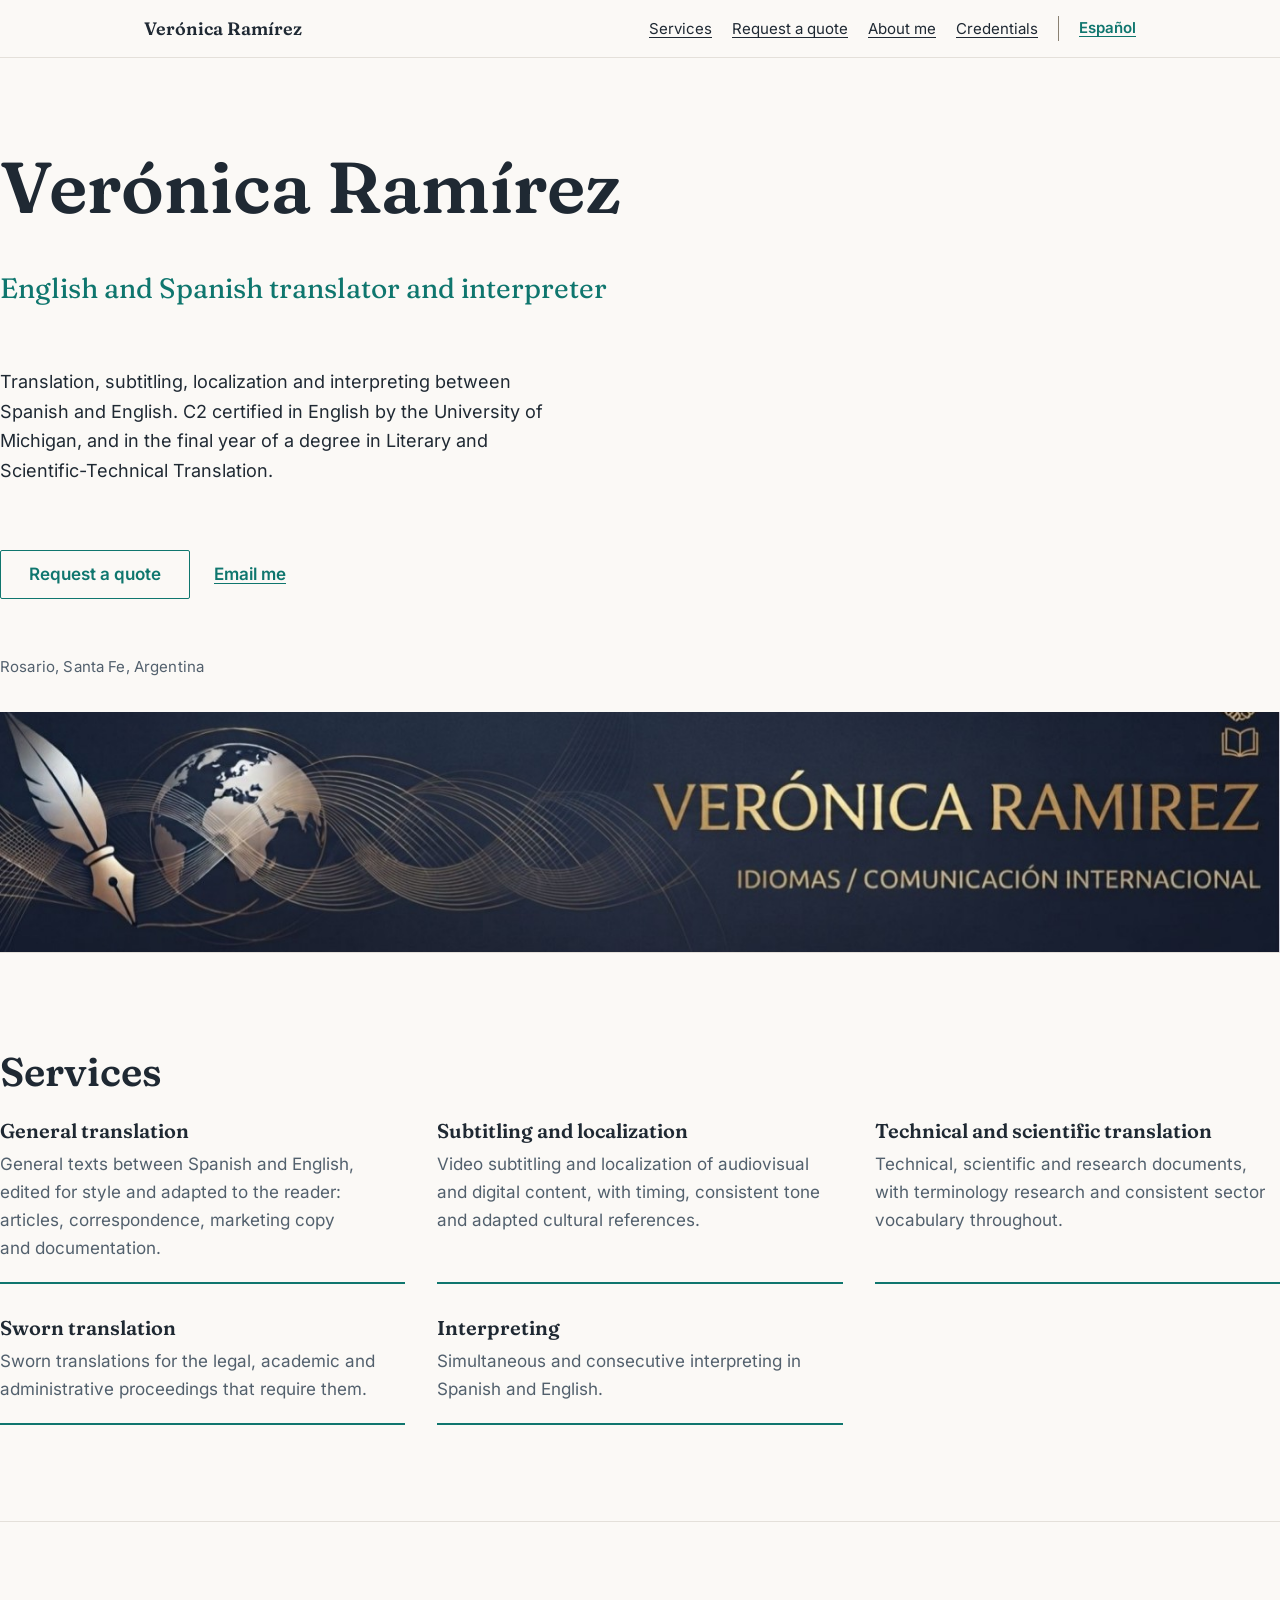
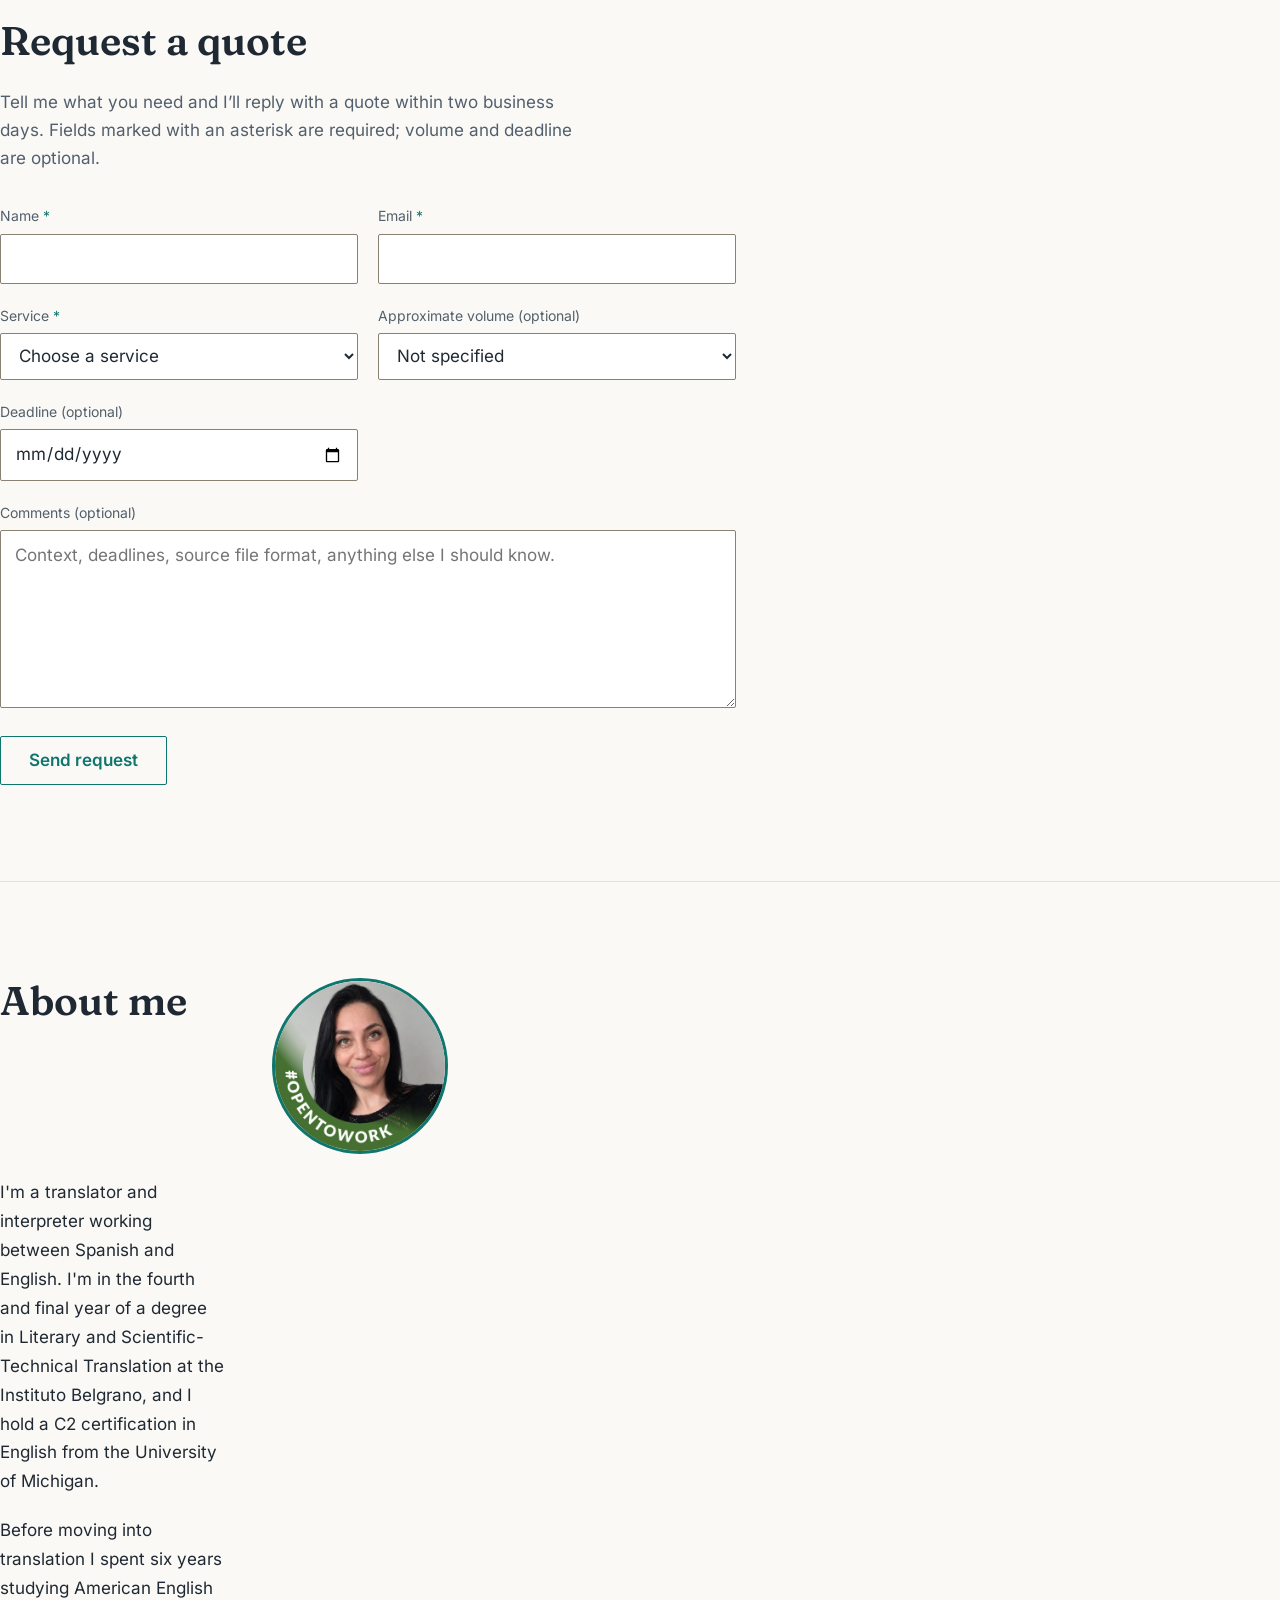
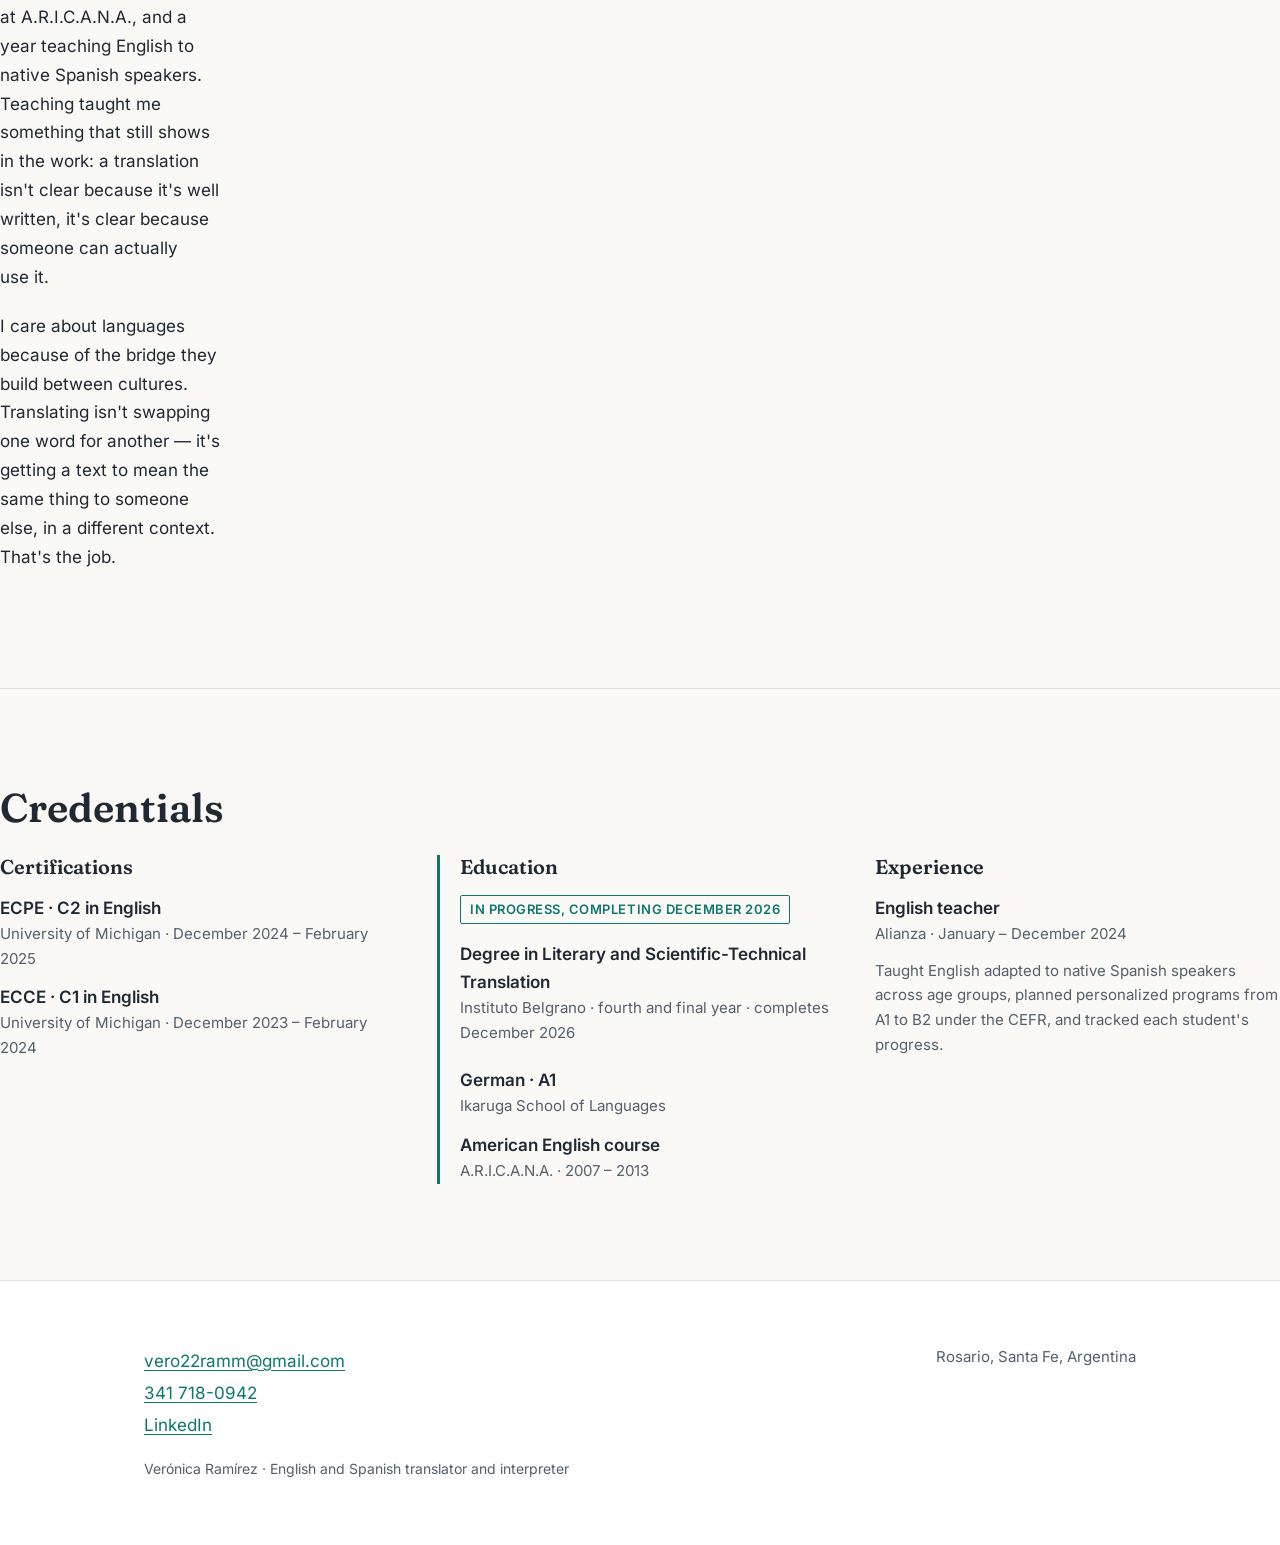
==== commit c73b1135: "feat: language chooser, SEO files, images, social cards and README The honeypot was outside the form" ====
--- a/en/index.html
+++ b/en/index.html
@@ -21,6 +21,7 @@
 <meta name="twitter:card" content="summary_large_image">
 
 <link rel="icon" href="/favicon.svg" type="image/svg+xml">
+<script>document.documentElement.classList.add("js");</script>
 <link rel="stylesheet" href="/assets/tokens.css">
 <link rel="stylesheet" href="/assets/layout.css">
 </head>
@@ -116,16 +117,6 @@
   <p class="seccion-intro">Tell me what you need and I&rsquo;ll reply with a quote within two
   business days. Fields marked with an asterisk are required; volume and deadline are
   optional.</p>
-
-  <!-- The trap field is deliberately first, with four protections at once: no
-       autocomplete, out of the tab order, hidden from assistive technology and
-       zero-sized. A browser autofill that fills a honeypot makes Netlify
-       discard the submission whole, and that takes a real client with it, not
-       a bot. -->
-  <p class="trampa" aria-hidden="true">
-    <label for="sitio-web">Do not fill in this field</label>
-    <input type="text" id="sitio-web" name="sitio-web" tabindex="-1" autocomplete="off">
-  </p>
 
   <form name="presupuesto"
         method="POST"
@@ -183,9 +174,36 @@
                 placeholder="Context, deadlines, source file format, anything else I should know."></textarea>
     </div>
 
+
+    <!-- The trap field goes INSIDE the form and at the end, for two
+         reinforcing reasons.
+
+         Inside, because it is the only place Netlify finds it when parsing the
+         HTML and the only place FormData looks when building the POST body.
+         Outside the form it is not a honeypot: it is a loose input that never
+         travels with the submission, and Netlify's filter has nothing to
+         reject.
+
+         At the end, and not first, because the first control a browser
+         autofill sees has to be "name". An autofill that fills the honeypot
+         makes Netlify discard the submission whole, and that takes a real
+         client with it, not a bot.
+
+         Hence the other three protections: no autocomplete, out of the tab
+         order, hidden from assistive technology. And it is hidden with
+         positioning, never with display: none, which drops the element from
+         the tree and stops Netlify's parser from seeing it.
+
+         So the field is present in the form but invisible and unreachable by
+         keyboard: a bot that only reads the DOM is not going to fill it. -->
+    <p class="trampa" aria-hidden="true">
+      <label for="sitio-web">Do not fill in this field</label>
+      <input type="text" id="sitio-web" name="sitio-web" tabindex="-1" autocomplete="off">
+    </p>
+
     <div class="envio">
-      <button type="submit" class="boton">Send request</button>
-      <p class="form-estado" role="status" aria-live="polite"></p>
+      <button type="submit" class="boton" data-enviando="Sending…" data-original="Send request">Send request</button>
+      <p class="form-estado" role="status" aria-live="polite" data-error="I couldn&rsquo;t send your request. Email me at vero22ramm@gmail.com and we&rsquo;ll sort it out." data-exito="Message sent. Thank you. I&rsquo;ll reply within two business days."></p>
     </div>
   </form>
 </section>
--- a/assets/tokens.css
+++ b/assets/tokens.css
@@ -183,7 +183,7 @@
 
 /* Texto que solo existe para lectores de pantalla. La técnica es recorte, no
    display: none ni visibility: hidden, porque display: none saca el elemento
-   display: none saca el elemento del árbol de accesibilidad y el texto deja de leerse. */
+   del árbol de accesibilidad y el texto deja de leerse. */
 .visualmente-oculto {
   position: absolute;
   width: 1px;
--- a/assets/layout.css
+++ b/assets/layout.css
@@ -143,11 +143,11 @@
   padding-left: 1.25rem;
 }
 
-/* El botón de menú solo existe por debajo de 48rem. Arriba de ese ancho queda
-   en display: none por la regla base, que es lo que hace que el sitio sea
-   navegable sin CSS. */
+/* Sin scripts este botón no puede hacer nada, así que no se dibuja. La regla
+   que lo muestra vive más abajo, dentro de un max-width y con la clase "js",
+   que es la única combinación en la que hay alguien a quien le sirva. */
 .boton-menu {
-  display: block;
+  display: none;
   width: 2.75rem;
   height: 2.75rem;
   padding: 0;
@@ -184,12 +184,19 @@
   left: 0;
 }
 
-/* El menú desplegado es una lista apilada a pantalla completa en la barra.
-   Sin JavaScript el botón no hace nada, y en ese caso la lista sigue
-   visible: el CSS de la barra móvil esconde los enlaces, pero el atributo
-   hidden que aplica el script es lo único que los saca. */
+/* El menú se ve por omisión y solo se pliega si hay scripts.
+
+   La clase "js" la pone un script en línea del <head>, no main.js: un defer
+   se ejecuta después de analizar el documento, o sea después de que el
+   navegador ya pintó el menú abierto, y eso sería un destello en cada carga.
+
+   Consecuencia de este orden: quien llega sin scripts —o con un script
+   bloqueado por una extensión— ve la navegación entera, desplegada, en vez
+   de un botón que no hace nada. Un sitio de una profesional que vive de que
+   la visiten tiene que seguir siendo navegable en ese caso, y no lo sería si
+   el CSS lo ocultara por su cuenta. */
 .menu {
-  display: none;
+  display: flex;
   flex-basis: 100%;
   flex-direction: column;
   align-items: flex-start;
@@ -197,7 +204,11 @@
   padding-block: 0.75rem;
 }
 
-.menu.abierto {
+.js .menu {
+  display: none;
+}
+
+.js .menu.abierto {
   display: flex;
 }
 
@@ -211,12 +222,21 @@
   padding-left: 0;
 }
 
+/* El botón de menú tampoco se dibuja sin scripts: sería un control que no
+   hace nada, y un control muerto es peor que un enlace de más. Esta es la
+   única regla del archivo con max-width, y existe por esto: el botón tiene
+   que aparecer por debajo del punto en que la barra deja de necesitarlo, y
+   "por debajo de" no se puede escribir con min-width. */
+@media (max-width: 47.9375rem) {
+  .js .boton-menu {
+    display: block;
+  }
+}
+
 @media (min-width: 48rem) {
-  .boton-menu {
-    display: none;
-  }
-
-  .menu {
+
+  .menu,
+  .js .menu {
     display: flex;
     flex-basis: auto;
     flex-direction: row;
@@ -691,3 +711,115 @@
     grid-column: 1 / -1;
   }
 }
+
+/* --------------------------------------------------------------------------
+   Confirmación de envío
+
+   Lo inserta el script en lugar del formulario, con el mismo borde y el
+   mismo acento que los campos, para que se lea como parte del formulario y
+   no como un mensaje suelto.
+   -------------------------------------------------------------------------- */
+
+.form-exito {
+  border: 1.5px solid var(--acento);
+  border-radius: 2px;
+  padding: 1.25rem 1.5rem;
+  max-width: 46rem;
+  font-weight: 600;
+  color: var(--acento);
+}
+
+/* --------------------------------------------------------------------------
+   Páginas de confirmación
+
+   Son documentos sin barra de navegación: el visitante acaba de enviar algo
+   y el único destino útil es volver al inicio.
+   -------------------------------------------------------------------------- */
+
+.pagina-simple main > section {
+  padding-block: clamp(4rem, 14vh, 9rem);
+}
+
+.simple {
+  width: 100%;
+  max-width: 34rem;
+  margin-inline: auto;
+  padding-inline: clamp(1.25rem, 5vw, 3rem);
+}
+
+.simple p {
+  max-width: var(--ancho-texto);
+}
+
+.simple-acciones {
+  margin-top: 2rem;
+}
+
+/* --------------------------------------------------------------------------
+   Página de elección de idioma (la raíz)
+
+   Es la primera pantalla de una visita y normalmente dura menos de un
+   segundo, porque el script del <head> manda a la versión correcta. El
+   diseño tiene que sostener el caso contrario —sin scripts— y ese es el
+   segundo, porque el visitante no sabe que el sitio está en dos
+  dependa de acertar un enlace pequeño.
+   -------------------------------------------------------------------------- */
+
+.pagina-idioma main {
+  min-height: 100vh;
+  min-height: 100dvh;
+  display: grid;
+  place-items: center;
+  padding: clamp(2rem, 6vw, 4rem);
+}
+
+.eleccion {
+  width: 100%;
+  max-width: 32rem;
+  text-align: center;
+}
+
+.eleccion h1 {
+  margin-bottom: 0.5rem;
+}
+
+.eleccion-oficio {
+  font-family: var(--serif);
+  font-variation-settings: var(--fraunces-axes);
+  font-size: clamp(1.0625rem, 2.5vw, 1.375rem);
+  color: var(--acento);
+  margin-block: 0 2.5rem;
+}
+
+.eleccion-acciones {
+  display: flex;
+  flex-direction: column;
+  gap: 1rem;
+  margin-block: 0 2rem;
+}
+
+.eleccion-nota {
+  font-size: 0.9375rem;
+  color: var(--texto-suave);
+  margin-block: 0;
+}
+
+.boton-grande {
+  display: block;
+  padding: 1.1rem 2rem;
+  font-size: 1.25rem;
+}
+
+@media (min-width: 34rem) {
+  .eleccion-acciones {
+    flex-direction: row;
+    justify-content: center;
+  }
+
+  /* Cada botón ocupa la mitad y ambos miden lo mismo, para que ninguno de los
+     dos idiomas parezca el secundario. */
+  .boton-grande {
+    flex: 1 1 0;
+    max-width: 12rem;
+  }
+}
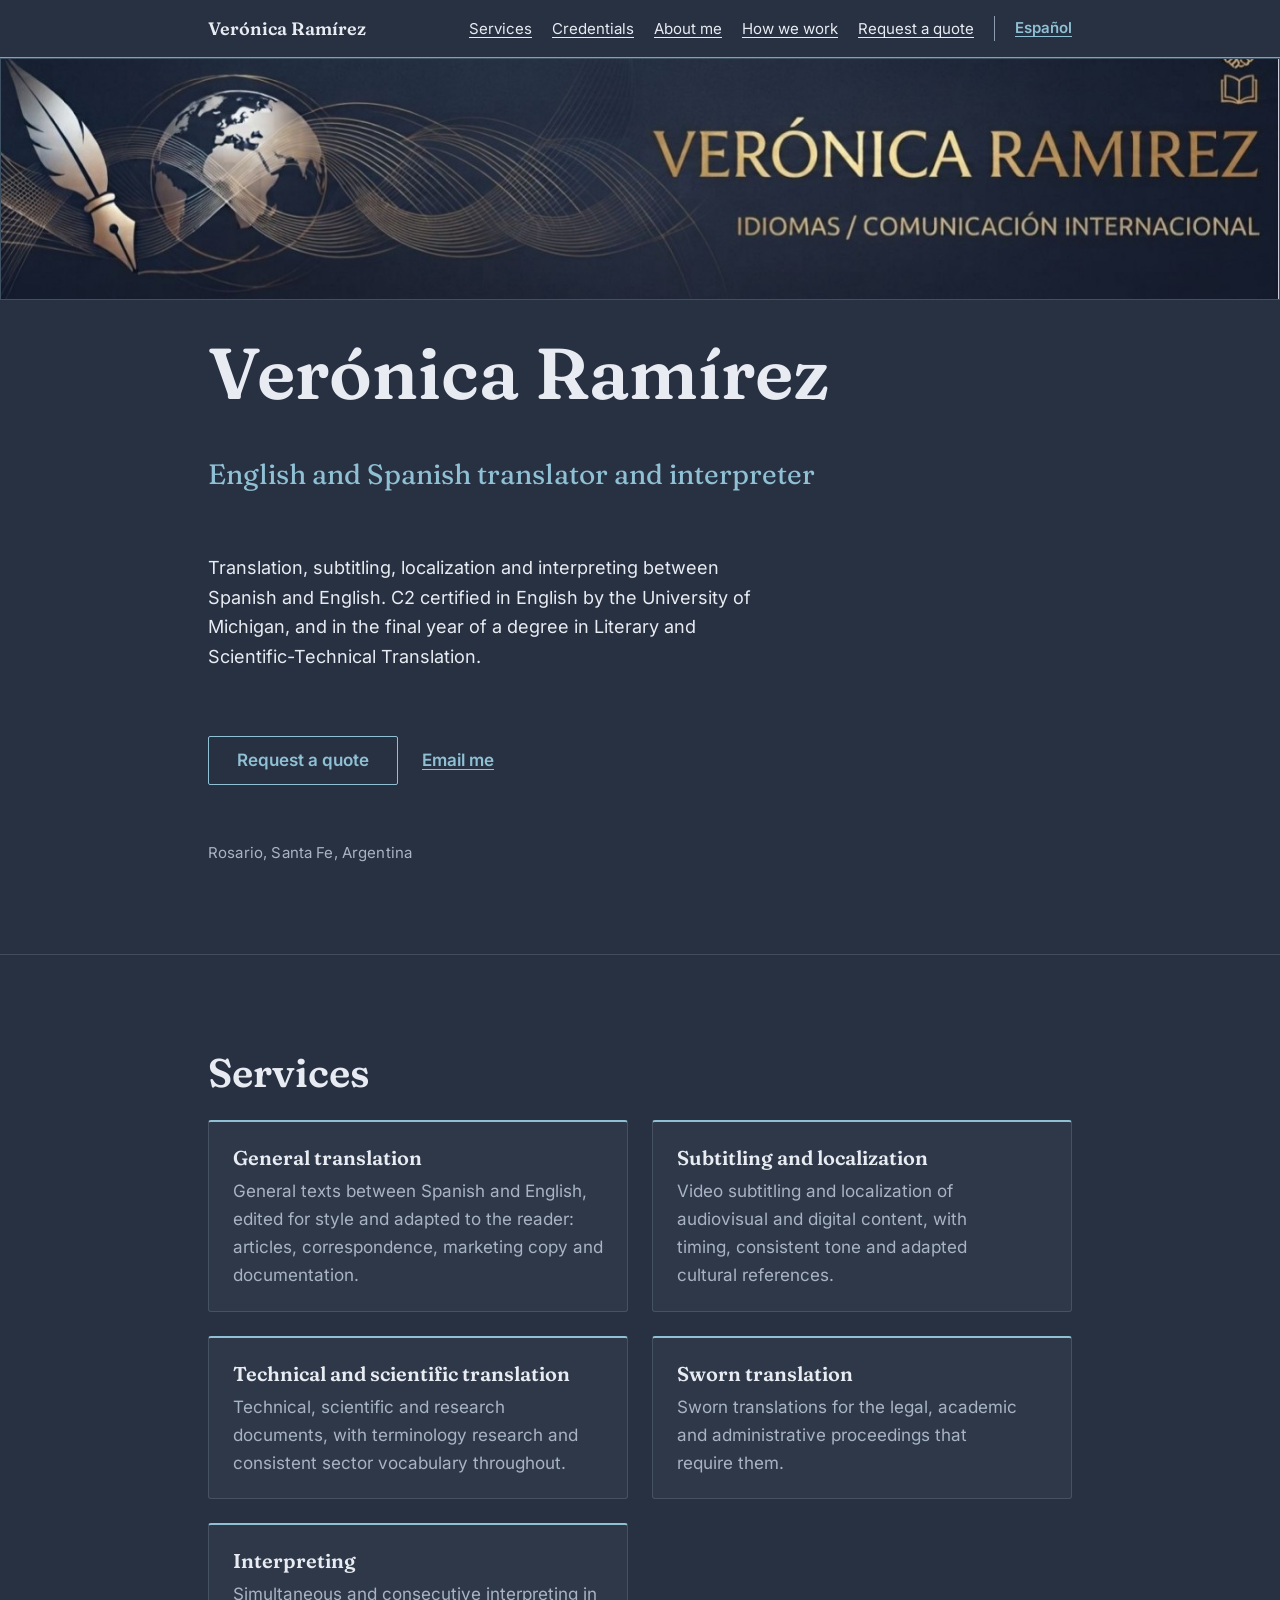
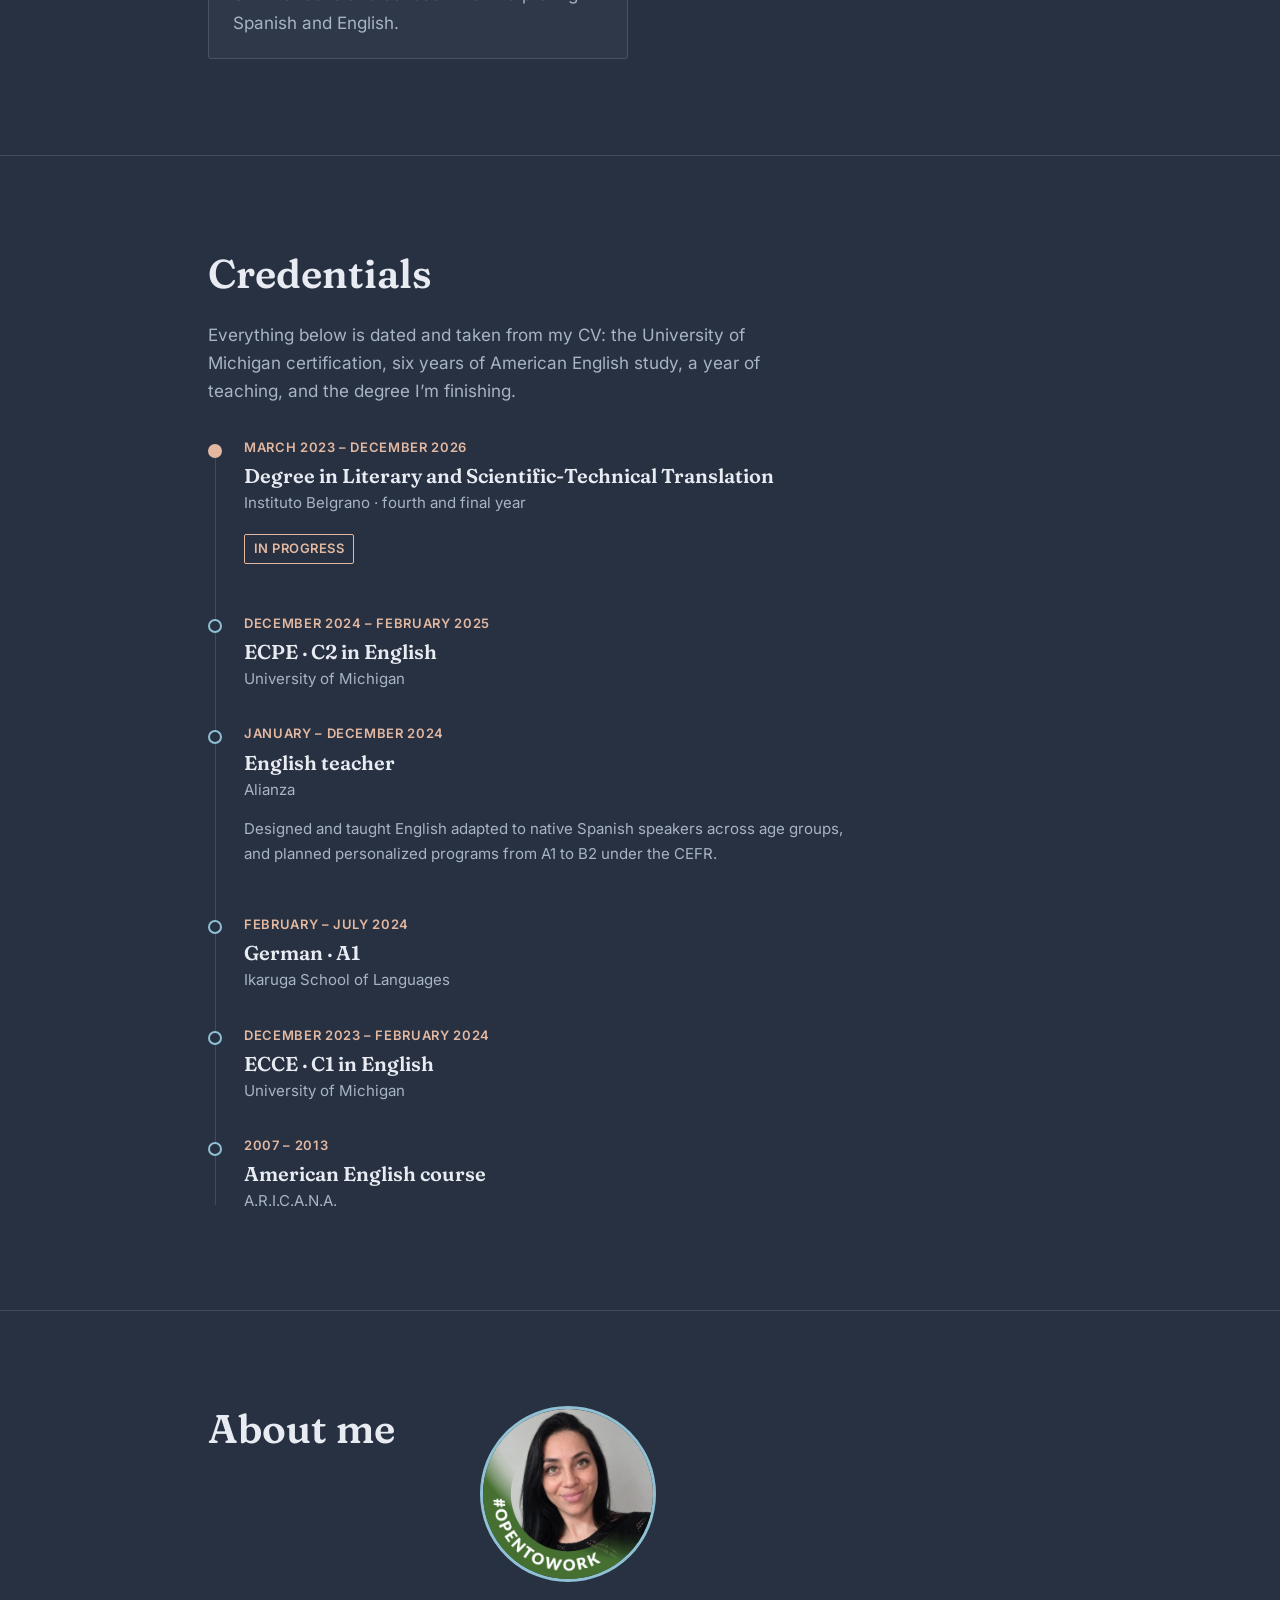
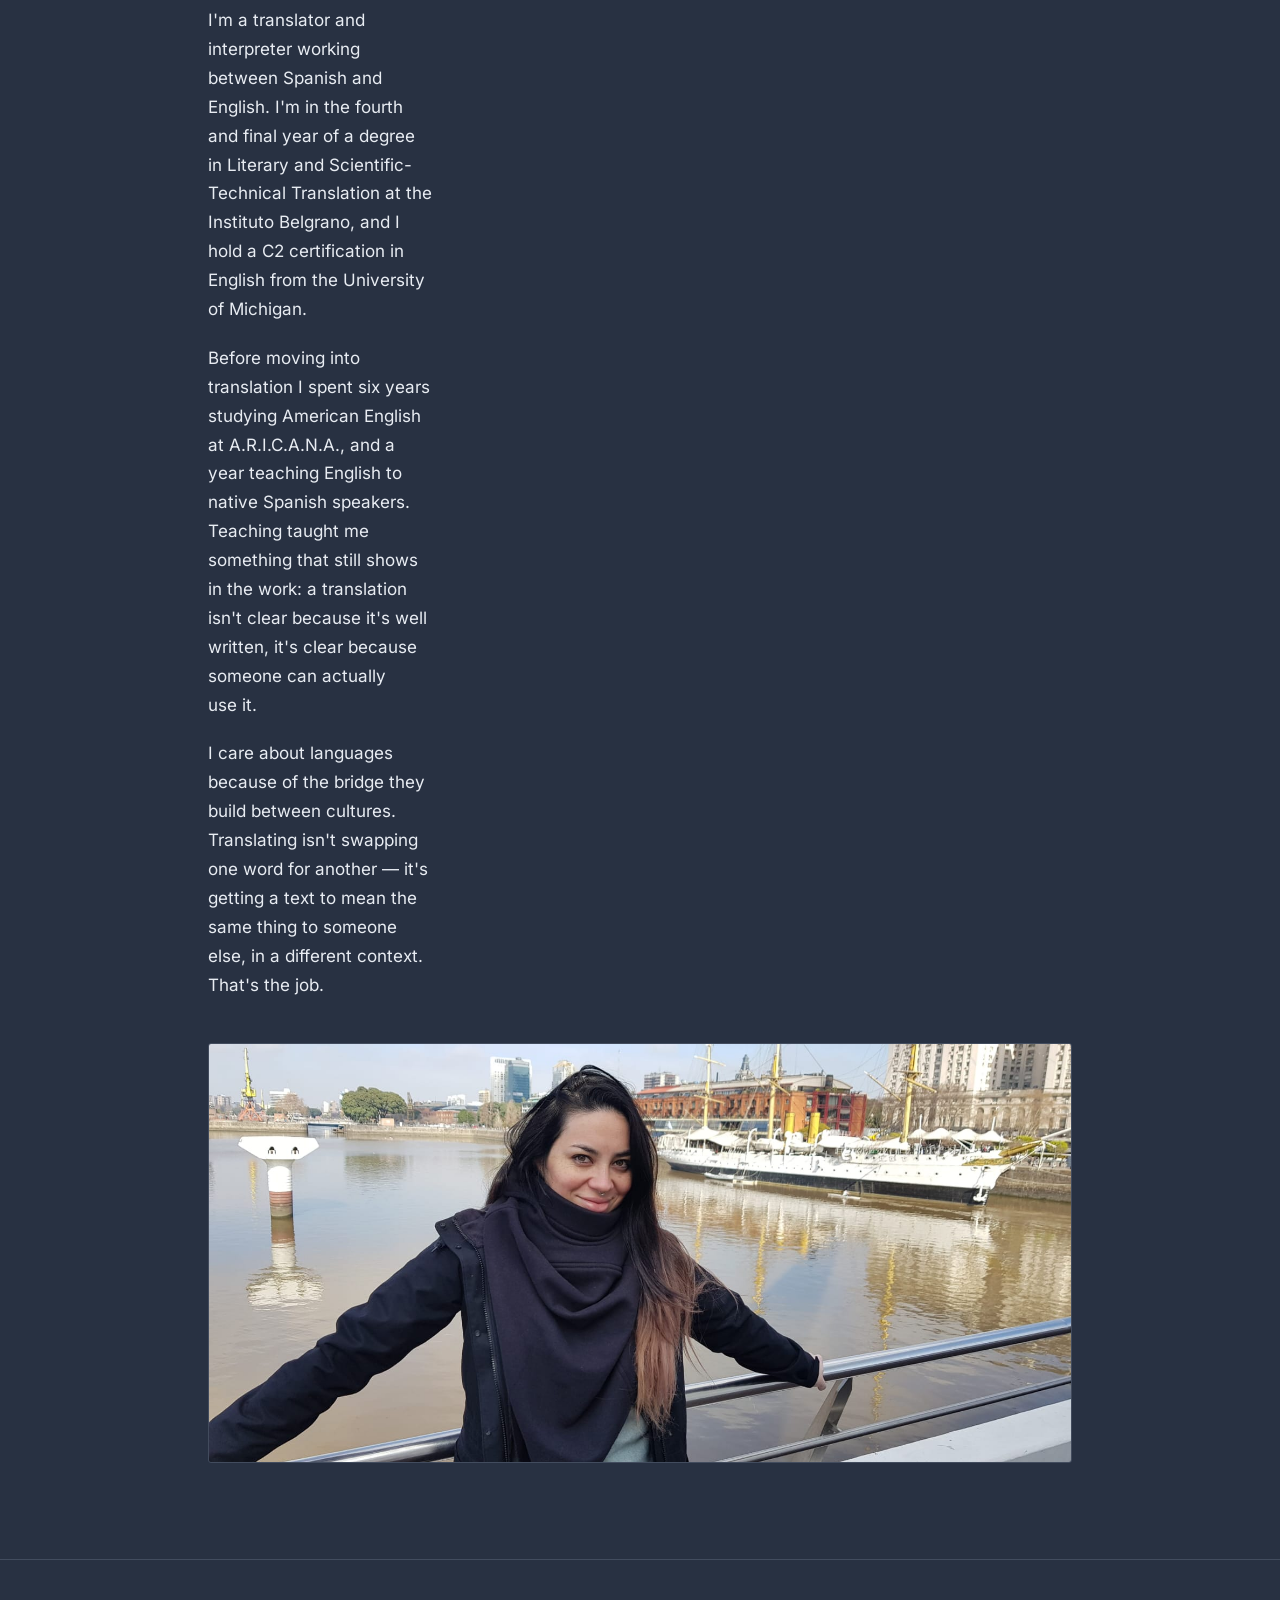
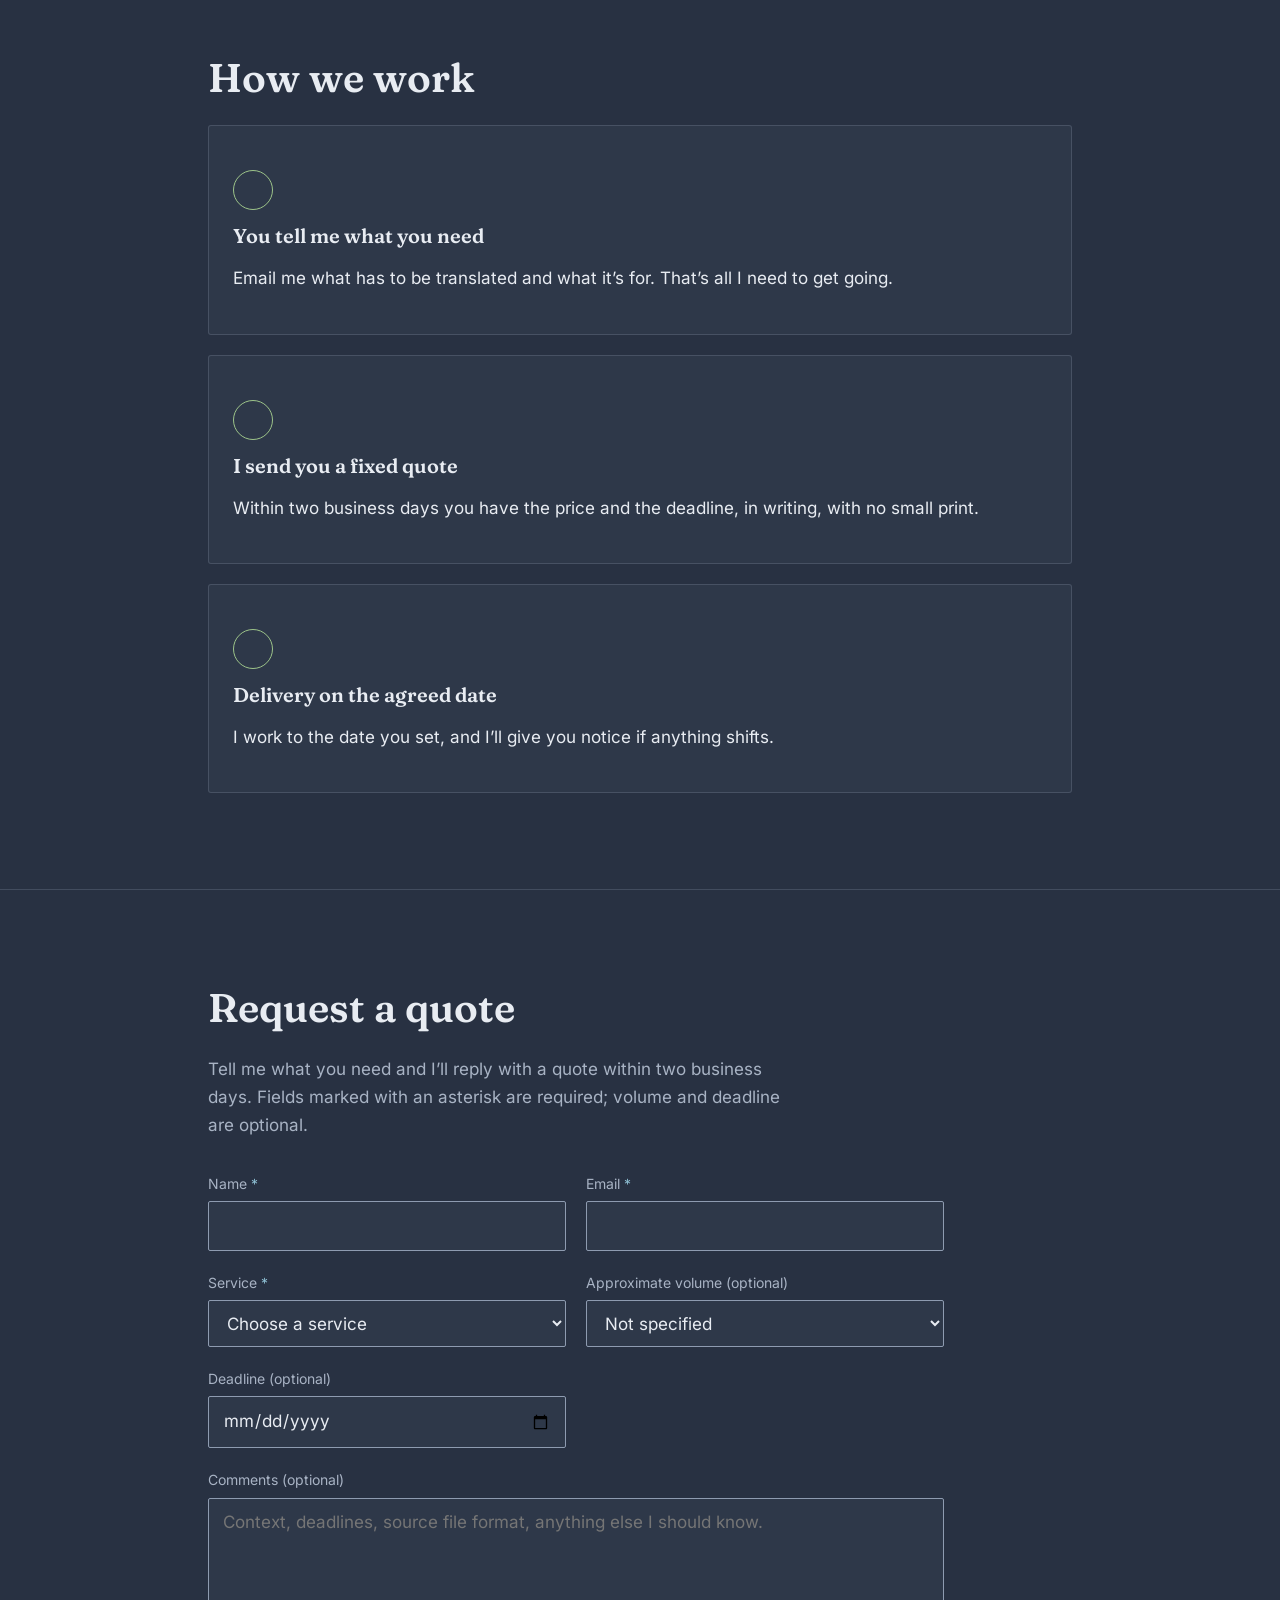
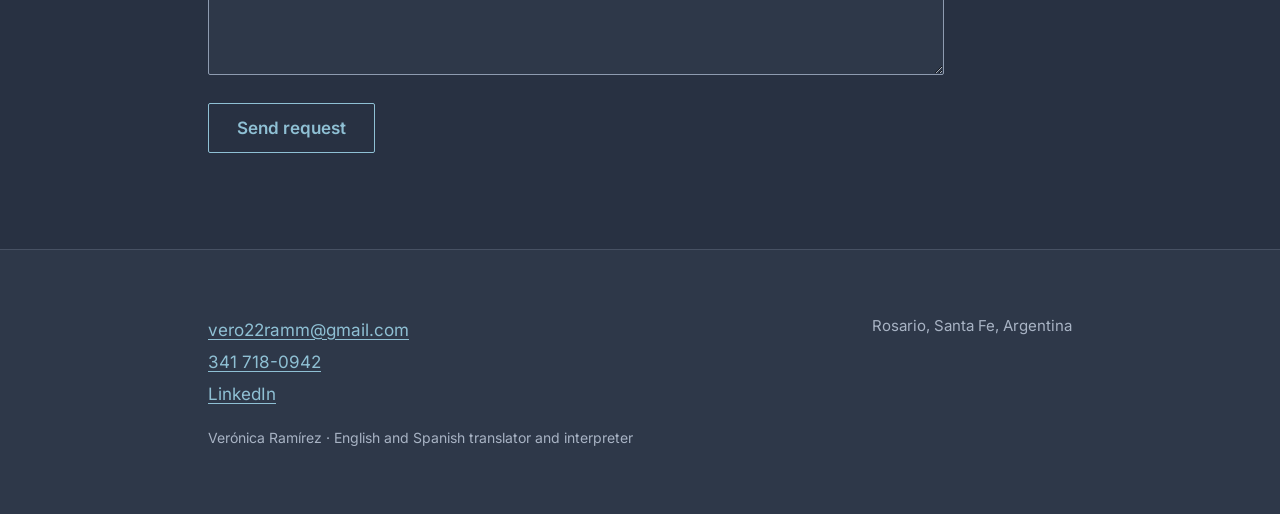
==== commit fd37838a: "Pasa el sitio a oscuro con acentos pastel y reordena las secciones Cambio de paleta ----------------" ====
--- a/en/index.html
+++ b/en/index.html
@@ -42,9 +42,10 @@
     <div class="menu" id="menu">
       <ul class="menu-lista">
         <li><a href="#servicios">Services</a></li>
+        <li><a href="#credenciales">Credentials</a></li>
+        <li><a href="#sobre-mi">About me</a></li>
+        <li><a href="#como-trabajo">How we work</a></li>
         <li><a href="#presupuesto">Request a quote</a></li>
-        <li><a href="#sobre-mi">About me</a></li>
-        <li><a href="#credenciales">Credentials</a></li>
       </ul>
       <a class="idioma" href="/es/" hreflang="es" lang="es">Español</a>
     </div>
@@ -54,27 +55,28 @@
 <main>
 
 <section id="inicio" class="portada">
-  <h1>Verónica Ramírez</h1>
-  <p class="inicio-oficio">English and Spanish translator and interpreter</p>
-
-  <p class="inicio-resumen">Translation, subtitling, localization and interpreting between Spanish
-  and English. C2 certified in English by the University of Michigan, and in the final year of a
-  degree in Literary and Scientific-Technical Translation.</p>
-
-  <p class="inicio-acciones">
-    <a class="boton" href="#presupuesto">Request a quote</a>
-    <a class="enlace-suave" href="mailto:vero22ramm@gmail.com">Email me</a>
-  </p>
-
-  <p class="inicio-lugar">Rosario, Santa Fe, Argentina</p>
-
   <figure class="portada-franja">
     <img src="/assets/img/portada-1400.jpg"
          alt=""
          width="1400" height="349"
          decoding="async">
   </figure>
-</section>
+
+  <h1>Verónica Ramírez</h1>
+  <p class="inicio-oficio">English and Spanish translator and interpreter</p>
+
+  <p class="inicio-resumen">Translation, subtitling, localization and interpreting between Spanish
+  and English. C2 certified in English by the University of Michigan, and in the final year of a
+  degree in Literary and Scientific-Technical Translation.</p>
+
+  <p class="inicio-acciones">
+    <a class="boton" href="#presupuesto">Request a quote</a>
+    <a class="enlace-suave" href="mailto:vero22ramm@gmail.com">Email me</a>
+  </p>
+
+  <p class="inicio-lugar">Rosario, Santa Fe, Argentina</p>
+</section>
+
 
 <section id="servicios">
   <h2>Services</h2>
@@ -110,6 +112,122 @@
     </article>
   </div>
 </section>
+
+
+<section id="credenciales">
+  <h2>Credentials</h2>
+
+  <p class="seccion-intro">Everything below is dated and taken from my CV: the University of
+  Michigan certification, six years of American English study, a year of teaching, and the degree
+  I&rsquo;m finishing.</p>
+
+  <ol class="linea-tiempo">
+
+    <li class="hito hito-en-curso">
+      <p class="hito-periodo">March 2023 &ndash; December 2026</p>
+      <h3 class="hito-titulo">Degree in Literary and Scientific-Technical Translation</h3>
+      <p class="hito-lugar">Instituto Belgrano &middot; fourth and final year</p>
+      <p class="hito-nota"><span class="en-curso">In progress</span></p>
+    </li>
+
+    <li class="hito">
+      <p class="hito-periodo">December 2024 &ndash; February 2025</p>
+      <h3 class="hito-titulo">ECPE &middot; C2 in English</h3>
+      <p class="hito-lugar">University of Michigan</p>
+    </li>
+
+    <li class="hito">
+      <p class="hito-periodo">January &ndash; December 2024</p>
+      <h3 class="hito-titulo">English teacher</h3>
+      <p class="hito-lugar">Alianza</p>
+      <p class="hito-detalle">Designed and taught English adapted to native Spanish speakers
+      across age groups, and planned personalized programs from A1 to B2 under the CEFR.</p>
+    </li>
+
+    <li class="hito">
+      <p class="hito-periodo">February &ndash; July 2024</p>
+      <h3 class="hito-titulo">German &middot; A1</h3>
+      <p class="hito-lugar">Ikaruga School of Languages</p>
+    </li>
+
+    <li class="hito">
+      <p class="hito-periodo">December 2023 &ndash; February 2024</p>
+      <h3 class="hito-titulo">ECCE &middot; C1 in English</h3>
+      <p class="hito-lugar">University of Michigan</p>
+    </li>
+
+    <li class="hito">
+      <p class="hito-periodo">2007 &ndash; 2013</p>
+      <h3 class="hito-titulo">American English course</h3>
+      <p class="hito-lugar">A.R.I.C.A.N.A.</p>
+    </li>
+
+  </ol>
+</section>
+
+
+<section id="sobre-mi">
+  <h2>About me</h2>
+
+  <figure class="retrato">
+    <img src="/assets/img/veronica-400.jpg"
+         alt="Verónica Ramírez"
+         width="400" height="400"
+         loading="lazy" decoding="async">
+  </figure>
+
+  <div class="sobre-mi-texto">
+    <p>I'm a translator and interpreter working between Spanish and English. I'm in the fourth and
+    final year of a degree in Literary and Scientific-Technical Translation at the Instituto
+    Belgrano, and I hold a C2 certification in English from the University of Michigan.</p>
+
+    <p>Before moving into translation I spent six years studying American English at A.R.I.C.A.N.A.,
+    and a year teaching English to native Spanish speakers. Teaching taught me something that still
+    shows in the work: a translation isn't clear because it's well written, it's clear because
+    someone can actually use it.</p>
+
+    <p>I care about languages because of the bridge they build between cultures. Translating isn't
+    swapping one word for another &mdash; it's getting a text to mean the same thing to someone
+    else, in a different context. That's the job.</p>
+  </div>
+
+  <figure class="sobre-mi-foto">
+    <img src="/assets/img/puertomadero-1600.jpeg"
+         alt=""
+         width="1600" height="777"
+         loading="lazy" decoding="async">
+  </figure>
+</section>
+
+
+<section id="como-trabajo">
+  <h2>How we work</h2>
+
+  <ol class="pasos">
+
+    <li class="paso">
+      <p class="paso-numero" aria-hidden="true"></p>
+      <h3>You tell me what you need</h3>
+      <p>Email me what has to be translated and what it&rsquo;s for. That&rsquo;s all I need to
+      get going.</p>
+    </li>
+
+    <li class="paso">
+      <p class="paso-numero" aria-hidden="true"></p>
+      <h3>I send you a fixed quote</h3>
+      <p>Within two business days you have the price and the deadline, in writing, with no small
+      print.</p>
+    </li>
+
+    <li class="paso">
+      <p class="paso-numero" aria-hidden="true"></p>
+      <h3>Delivery on the agreed date</h3>
+      <p>I work to the date you set, and I&rsquo;ll give you notice if anything shifts.</p>
+    </li>
+
+  </ol>
+</section>
+
 
 <section id="presupuesto">
   <h2>Request a quote</h2>
@@ -207,80 +325,6 @@
     </div>
   </form>
 </section>
-
-<section id="sobre-mi">
-  <h2>About me</h2>
-
-  <figure class="retrato">
-    <img src="/assets/img/veronica-400.jpg"
-         alt="Verónica Ramírez"
-         width="400" height="400"
-         loading="lazy" decoding="async">
-  </figure>
-
-  <div class="sobre-mi-texto">
-    <p>I'm a translator and interpreter working between Spanish and English. I'm in the fourth and
-    final year of a degree in Literary and Scientific-Technical Translation at the Instituto
-    Belgrano, and I hold a C2 certification in English from the University of Michigan.</p>
-
-    <p>Before moving into translation I spent six years studying American English at A.R.I.C.A.N.A.,
-    and a year teaching English to native Spanish speakers. Teaching taught me something that still
-    shows in the work: a translation isn't clear because it's well written, it's clear because
-    someone can actually use it.</p>
-
-    <p>I care about languages because of the bridge they build between cultures. Translating isn't
-    swapping one word for another &mdash; it's getting a text to mean the same thing to someone
-    else, in a different context. That's the job.</p>
-  </div>
-</section>
-
-<section id="credenciales">
-  <h2>Credentials</h2>
-
-  <div class="credenciales">
-
-    <div class="credencial">
-      <h3>Certifications</h3>
-      <dl>
-        <dt>ECPE &middot; C2 in English</dt>
-        <dd>University of Michigan &middot; December 2024 &ndash; February 2025</dd>
-
-        <dt>ECCE &middot; C1 in English</dt>
-        <dd>University of Michigan &middot; December 2023 &ndash; February 2024</dd>
-      </dl>
-    </div>
-
-    <div class="credencial credencial-en-curso">
-      <h3>Education</h3>
-      <p class="en-curso">In progress, completing December 2026</p>
-      <dl>
-        <dt>Degree in Literary and Scientific-Technical Translation</dt>
-        <dd>Instituto Belgrano &middot; fourth and final year &middot; completes December 2026</dd>
-      </dl>
-
-      <dl>
-        <dt>German &middot; A1</dt>
-        <dd>Ikaruga School of Languages</dd>
-
-        <dt>American English course</dt>
-        <dd>A.R.I.C.A.N.A. &middot; 2007 &ndash; 2013</dd>
-      </dl>
-    </div>
-
-    <div class="credencial">
-      <h3>Experience</h3>
-      <dl>
-        <dt>English teacher</dt>
-        <dd>Alianza &middot; January &ndash; December 2024</dd>
-        <dd class="detalle">Taught English adapted to native Spanish speakers across age groups,
-        planned personalized programs from A1 to B2 under the CEFR, and tracked each student's
-        progress.</dd>
-      </dl>
-    </div>
-
-  </div>
-</section>
-
 </main>
 
 <footer id="contacto">
--- a/assets/tokens.css
+++ b/assets/tokens.css
@@ -80,17 +80,67 @@
 
 :root {
   /* Colores verificados por tools/contrast.test.mjs. Si se cambia alguno, esa
-     suite falla y dice cuánto se movió la razón de contraste. */
-  --fondo: #FBF9F6;
-  --fondo-campo: #FFFFFF;
-  --texto: #1F2933;
-  --texto-suave: #52606D;
-  --acento: #0F766E;
-  --error: #B3261E;
-  --borde: #E4E0DA;
-  --borde-campo: #8A8172;
-
-  --ancho-maximo: 68rem;
+     suite falla y dice cuánto se movió la razón de contraste.
+
+     El sitio es oscuro de arriba abajo, sin modo claro ni conmutador. Los tres
+     acentos pastel no son una decisión de gusto: se midieron sobre las tres
+     fotos propias para sacar de ahí los colores, en vez de inventarlos. El
+     verde salvia sale del retrato, el azul cielo de la franja de la cabecera y
+     el durazno de la piel y de la arena de la foto de la puerta.
+
+     Hay dos reglas que esta paleta cumple y que conviene no romper:
+
+     Uno. Todo color que se use como texto tiene que pasar 4.5:1 contra las
+     TRES superficies, no solo contra el fondo. Un acento puesto de pie sobre
+     la superficie más clara daba 4.23:1 y fallaba dentro de una tarjeta, así
+     que el azul del acento es #8FC0D4 y no el #7FB3C8 de la foto, que es más
+     apagado. La diferencia se nota poco y evita un fallo de contraste que solo
+     aparecería en algunos sitio de la página.
+
+     Dos. --apagado no llega a 4.5:1 en ninguna superficie y está aquí para
+     cosas de adorno, no de texto: separadores, el número de un paso, una
+     marca de agua. Si alguna vez hace falta escribir con él, el fallo sale en
+     la suite de contraste. */
+  --fondo: #283142;
+  --fondo-campo: #2E3849;
+  --fondo-alto: #39455A;
+
+  --texto: #E8ECF2;
+  --texto-suave: #A8B3C4;
+
+  --acento: #8FC0D4;
+  --acento-verde: #9DC48A;
+  --acento-arena: #E3B8A0;
+  --apagado: #5C7FA3;
+
+  /* El texto que va sobre un relleno pastel. Es oscuro y no blanco: el boton
+     lleva el acento de fondo, y el blanco sobre un pastel da cerca de 2:1.
+     Este da 6.87:1 sobre el azul, 8.00 sobre el verde y 8.69 sobre el durazno. */
+  --sobre-acento: #1C2333;
+
+  --error: #F2A9A2;
+  --borde: #8E9BB0;
+  --borde-fino: rgba(142, 155, 176, 0.25);
+  --borde-campo: #8E9BB0;
+
+  /* El filete del friso de la cabecera. La foto de la franja es casi del mismo
+     color que la base: por canal esta a 4/255 de #283142, y su contraste
+     contra el fondo es de 1.03 a 1.22 contra 1.0. Es decir, que se ve. Este
+     borde es lo único que la delimita, y por eso es el color exacto de la
+     propia foto y no un gris de la paleta: 25% basta para que se lea el
+     contorno sin que llame la atención. */
+  --borde-franja: rgba(127, 179, 200, 0.25);
+
+  /* El ancho de la caja de contenido, no el de la ventana. 60rem son 960 px:
+     es el ancho al que el contenido deja de necesitar más aire lateral y
+     empieza a repartirlo. Bajó de 68rem porque a 1088 px las secciones se
+     leían demasiado abiertas en pantallas anchas.
+
+     El texto corrido se mide aparte y no se toca: 38rem son 608 px, unos 72
+     caracteres por línea, que es el intervalo cómodo para leer. Ensanchar la
+     caja no obliga a ensanchar la línea, y por eso son dos variables y no
+     una. */
+  --ancho-maximo: 60rem;
   --ancho-texto: 38rem;
 
   --serif: "Fraunces", Georgia, "Times New Roman", serif;
@@ -109,7 +159,23 @@
 
 html {
   -webkit-text-size-adjust: 100%;
-  scroll-behavior: smooth;
+}
+
+/* El desplazamiento suave es un efecto de movimiento, y hay una trampa: la
+   propiedad scroll-behavior NO respeta prefers-reduced-motion por su cuenta.
+   Puesta aqui sin más, el sitio se mueve para todo el mundo, incluido quien
+   tiene activado "reducir el movimiento" en el sistema por sensibilidad
+   vestibular o por una migraña.
+
+   Por eso va dentro de una consulta que solo se cumple si el sistema NO pide
+   menos movimiento. Quien lo pide recibe un salto seco de un clic al ancla, y
+   el resto recibe el comportamiento más agradable. La alternativa sería no
+   tenerlo en absoluto, que también es defendible: el sitio tiene siete enlaces
+   a secciones, que es exactamente donde un salto largo se nota. */
+@media (prefers-reduced-motion: no-preference) {
+  html {
+    scroll-behavior: smooth;
+  }
 }
 
 body {
--- a/assets/layout.css
+++ b/assets/layout.css
@@ -20,19 +20,51 @@
    Contenedor y secciones
    -------------------------------------------------------------------------- */
 
-.contenedor {
+/* Antes estas reglas vivían en tres sitios distintos: .barra-interior y
+   .pie-interior acotaban su ancho a --ancho-maximo y se centraban, pero las
+   secciones de <main> no tenían nada de eso. El resultado era una barra y un
+   pie centrados a 1088 px con el contenido de en medio ocupando la pantalla
+   entera, y en un monitor de 2560 px la desalineación entre la barra y el
+   texto llegó a medir 736 px a cada lado.
+
+  Había además una clase .contenedor con exactamente estas cuatro
+   propiedades, escrita desde el principio y aplicada a cero elementos: el
+   sitio se construía sin ningún contenedor. Las secciones se acotan aquí
+   directamente y la clase se borró, para que no queden dos reglas diciendo
+   lo mismo. */
+main > section {
   width: 100%;
   max-width: var(--ancho-maximo);
   margin-inline: auto;
   padding-inline: clamp(1.25rem, 5vw, 3rem);
-}
-
-main > section {
   padding-block: clamp(3rem, 8vw, 6rem);
 }
 
+/* El separador entre secciones va a lo ancho de la ventana y no a lo ancho de
+   la caja de contenido. Por eso no puede ser un border-top de la sección: la
+   sección está acotada a 960 px, y un border dibujaría una raya de 960 px
+   flotando en el centro en vez de una línea que parte la página.
+
+   El pseudo-elemento repite la cuenta del friso de la cabecera: se sale los
+   mismos 50vw a cada lado. El recorte horizontal de main es lo que evita
+   que la barra de desplazamiento del navegador, que va dentro de vw, haga
+   aparecer una barra horizontal. Va en main y no en html o body a propósito:
+   la barra de navegación es sticky y es hermana de main, así que no la
+   toca. */
+main {
+  overflow-x: clip;
+}
+
 main > section + section {
-  border-top: 1px solid var(--borde);
+  position: relative;
+}
+
+main > section + section::before {
+  content: "";
+  position: absolute;
+  inset-block-start: 0;
+  inset-inline: calc(50% - 50vw);
+  border-top: 1px solid var(--borde-fino);
 }
 
 main > section h2 {
@@ -312,8 +344,15 @@
    contenido: con eso, un texto largo sin cortes ensancha la pista entera
    y overflow-wrap no llega a actuar, porque la caja ya es ancha. Con el
    minimo en cero, el corte de linea ocurre dentro de la pista. */
+/* El friso va ahora PRIMERO dentro de la portada, pegado al borde superior de
+   la ventana, y por eso el relleno de arriba se pasa abajo. Con el relleno
+   arriba, la foto quedaba separada de la barra de navegación por un margen
+   vacío que la dejaba flotando en lugar de coronar la página.
+
+   El hueco de 2rem del grid es lo que separa el friso del nombre, así que no
+   hace falta ningún margen a mano. */
 .portada {
-  padding-block: clamp(3rem, 9vw, 5.5rem) 0;
+  padding-block: 0 clamp(3rem, 9vw, 5.5rem);
   display: grid;
   grid-template-columns: minmax(0, 1fr);
   gap: 2rem;
@@ -357,10 +396,17 @@
 /* La franja panorámica va a ancho completo de la ventana, no del contenedor:
    es lo que da el aire de la primera pantalla. object-fit: cover recorta
    para no deformar, y el alto se fija con clamp para que en el móvil siga
-   siendo una franja y no se convierta en un bloque cuadrado. */
+   siendo una franja y no se convierta en un bloque cuadrado.
+
+   El filete es un borde de los cuatro lados, no solo de abajo. La foto es tan
+   oscura que sin él el friso se pierde en la base; con el, se lee como una
+   banda. Y como el ancho de este elemento da exactamente el de la ventana,
+   un borde de 1 px no lo ensancha: box-sizing es border-box en todo el
+   documento, así que el borde va por dentro. */
 .portada-franja {
   grid-column: 1 / -1;
   margin: 0 calc(50% - 50vw);
+  border: 1px solid var(--borde-franja);
 }
 
 .portada-franja img {
@@ -377,15 +423,25 @@
 .servicios {
   display: grid;
   grid-template-columns: minmax(0, 1fr);
-  gap: 2rem;
-}
-
+  gap: 1.25rem;
+}
+
+/* Antes esto era una lista sobria: un borde inferior de 2 px en el acento y
+   nada más, sin fondo, sin sombra, sin esquinas. Sobre papel claro era lo
+   correcto, porque el peso lo ponía el bloque de papel y una tarjeta encima
+   solo lo tapaba.
+
+   Sobre fondo oscuro el argumento se da vuelta: la página entera es una sola
+   masa de #283142 y no hay ningun plano que dé la jerarquía. La tarjeta pasa
+   a ser lo que la dibuja, y por eso sube un escalón de superficie
+   (--fondo-campo) y se apoya en un filete. El borde de acento pasa de abajo
+   a arriba, que es donde se lee primero. */
 .servicio {
-  /* El borde inferior de 2 px en el acento marca el servicio sin necesidad de
-     una tarjeta con fondo, sombra ni esquinas: la dirección es sobria y las
-     tres cosas quitan peso. */
-  border-bottom: 2px solid var(--acento);
-  padding-bottom: 1.25rem;
+  background: var(--fondo-campo);
+  border: 1px solid var(--borde-fino);
+  border-top: 2px solid var(--acento);
+  border-radius: 3px;
+  padding: 1.5rem 1.5rem 1.35rem;
 }
 
 .servicio h3 {
@@ -402,14 +458,15 @@
 @media (min-width: 48rem) {
   .servicios {
     grid-template-columns: repeat(2, minmax(0, 1fr));
-  }
-}
-
-@media (min-width: 68rem) {
-  .servicios {
-    grid-template-columns: repeat(3, minmax(0, 1fr));
-  }
-}
+    gap: 1.5rem;
+  }
+}
+
+/* Aquí hubo un escalón de tres columnas a partir de 68rem, y se quitó al bajar
+   --ancho-maximo a 60rem. Dentro de una caja de 960 px, tres columnas dan
+   266 px cada una y cinco servicios dejan además una fila huérfana de dos;
+   dos columnas dan 416 px, que es lo que hace falta para leer el título de un
+   servicio y sus dos líneas de descripción sin que se parta nada. */
 
 /* --------------------------------------------------------------------------
    Formulario
@@ -569,6 +626,29 @@
   margin-block: 0 1.25rem;
 }
 
+/* La segunda foto ocupa el ancho entero de la sección y va debajo de los dos
+   bloques de arriba, que se quedan en la retícula de 14rem + texto.
+
+   Va al final y no al principio a propósito: el retrato circular es lo que
+   identifica a la persona, y la foto grande es contexto. Puesta delante
+   obligaba a saltar el texto para llegar a la cara.
+
+   La proporción sale de la foto misma (1600 x 777) y no de un 16:9 de vídeo,
+   que recortaría por arriba y por abajo justo lo que hay en el centro: el
+   marco de la puerta. */
+.sobre-mi-foto {
+  margin: 0;
+  grid-column: 1 / -1;
+}
+
+.sobre-mi-foto img {
+  width: 100%;
+  aspect-ratio: 1600 / 777;
+  object-fit: cover;
+  border-radius: 3px;
+  border: 1px solid var(--borde-fino);
+}
+
 @media (min-width: 48rem) {
   #sobre-mi {
     grid-template-columns: 14rem minmax(0, 1fr);
@@ -579,42 +659,108 @@
    Credenciales
    -------------------------------------------------------------------------- */
 
-.credenciales {
-  display: grid;
-  grid-template-columns: minmax(0, 1fr);
-  gap: 2.5rem;
-}
-
-.credencial h3 {
+/* Esto era una rejilla de tres tarjetas (Certificaciones, Formación,
+   Experiencia) y ahora es una línea de tiempo vertical. El cambio no es de
+   gusto: las credenciales tienen fecha, y seis entradas fechadas ordenadas en
+   el tiempo se leen de una sola pasada, mientras que en tres bloques quien las
+   leía tenía que juntar las fechas por su cuenta.
+
+   Es una <ol> y no una <div> por lo mismo: el orden es el contenido, no el
+   aspecto. Y cada entrada lleva su periodo en pantalla antes que el título,
+   que es como se lee un currículum. */
+.linea-tiempo {
+  list-style: none;
+  margin: 0;
+  padding: 0;
+  position: relative;
+  /* Más estrecha que la caja de 60rem a propósito: una línea de tiempo es una
+     sola columna de texto, y a 960 px las líneas se hacen largas. */
+  max-width: 42rem;
+}
+
+.linea-tiempo::before {
+  content: "";
+  position: absolute;
+  inset-block: 0.55rem 0.55rem;
+  /* La línea tiene que pasar por el centro del punto, y el punto va pegado al
+     borde de entrada con 14 px de ancho y 2 px de borde. */
+  inset-inline-start: 0.4375rem;
+  width: 1px;
+  background: var(--borde-fino);
+}
+
+.hito {
+  position: relative;
+  padding-inline-start: 2.25rem;
+  padding-block-end: 2rem;
+}
+
+.hito:last-child {
+  padding-block-end: 0;
+}
+
+/* El punto de cada entrada. Relleno con el color del fondo, no con el acento:
+   un disco de color sólido sobre fondo oscuro pesa más que la línea que
+   une las entradas, y lo que tiene que destacar es la cronología. */
+.hito::before {
+  content: "";
+  position: absolute;
+  inset-inline-start: 0;
+  inset-block-start: 0.4rem;
+  width: 0.875rem;
+  height: 0.875rem;
+  border-radius: 50%;
+  background: var(--fondo);
+  border: 2px solid var(--acento);
+}
+
+/* La entrada que está en curso lleva el punto relleno y en el durazno. Es la
+   única diferencia visual que recibe, y con eso basta: el sitio ya dice
+   "en curso" en un rótulo al lado del título, y una etiqueta de aviso
+   sugeriría un problema donde lo que hay es una fecha. */
+.hito-en-curso::before {
+  background: var(--acento-arena);
+  border-color: var(--acento-arena);
+}
+
+.hito-periodo {
+  margin-block: 0 0.35rem;
+  font-size: 0.8125rem;
+  font-weight: 600;
+  letter-spacing: 0.05em;
+  text-transform: uppercase;
+  color: var(--acento-arena);
+}
+
+.hito-titulo {
   font-size: 1.25rem;
-  margin-bottom: 1rem;
-}
-
-.credencial dl {
-  margin: 0 0 1.25rem;
-}
-
-.credencial dl:last-child {
-  margin-bottom: 0;
-}
-
-.credencial dt {
-  font-weight: 600;
-}
-
-.credencial dd {
-  margin: 0 0 0.75rem;
-  color: var(--texto-suave);
+  margin-block: 0 0.25rem;
+}
+
+.hito-lugar {
+  margin-block: 0;
   font-size: 0.9375rem;
-}
-
-.credencial dd:last-child {
-  margin-bottom: 0;
-}
-
-.credencial .detalle {
-  max-width: 34rem;
-  margin-top: 0.35rem;
+  color: var(--texto-suave);
+}
+
+.hito-detalle {
+  margin-block: 0.75rem 0 0;
+  font-size: 0.9375rem;
+  line-height: 1.65;
+  color: var(--texto-suave);
+  max-width: 38rem;
+}
+
+/* El rótulo "en curso" va después del lugar y no antes del título: la fecha ya
+   dice que sigue abierta, así que el rótulo es una confirmación, no el dato
+   principal. Y anula el margen inferior que trae .en-curso suelto, porque
+   dentro de una entrada no tiene que separar nada de lo que viene después. */
+.hito-nota {
+  margin-block: 0.7rem 0 0;
+}
+
+.hito-nota .en-curso {
+  margin-block: 0;
 }
 
 .en-curso {
@@ -623,35 +769,81 @@
   font-weight: 600;
   letter-spacing: 0.04em;
   text-transform: uppercase;
-  color: var(--acento);
-  border: 1px solid var(--acento);
+  color: var(--acento-arena);
+  border: 1px solid var(--acento-arena);
   border-radius: 2px;
   padding: 0.2rem 0.55rem;
   margin-block: 0 1rem;
 }
 
-/* El Traductorado es el único bloque en curso, y un margen lateral lo
-   distingue sin necesidad de una etiqueta de advertencia, que sugeriría un
-   problema donde lo que hay es una fecha. */
-.credencial-en-curso {
-  border-left: 3px solid var(--acento);
-  padding-left: 1.25rem;
+/* --------------------------------------------------------------------------
+   Cómo trabajar conmigo
+
+   Los tres textos son un borrador y están para que ella los cambie. Lo único
+   que no está inventado es el plazo: dos días hábiles ya salen en la
+   introducción del formulario y en su mensaje de éxito, así que repetirlo
+   aquí no añade un dato nuevo.
+   -------------------------------------------------------------------------- */
+
+/* Los pasos van en tres columnas a partir de 48rem, y eso deja 267 px de
+   columna dentro de la caja de 60rem. Por eso el número va en su propia
+   línea y no al lado del título: puesto al lado, el texto se quedaría con
+   219 px y "Te respondo con un presupuesto cerrado" ocuparía cinco líneas. */
+.pasos {
+  list-style: none;
+  margin: 0;
+  padding: 0;
+  display: grid;
+  grid-template-columns: minmax(0, 1fr);
+  gap: 1.25rem;
+  counter-reset: paso;
+}
+
+.paso {
+  counter-increment: paso;
+  background: var(--fondo-campo);
+  border: 1px solid var(--borde-fino);
+  border-radius: 3px;
+  padding: 1.5rem;
+}
+
+.paso-numero {
+  display: grid;
+  place-items: center;
+  width: 2.5rem;
+  height: 2.5rem;
+  margin-block-end: 0.9rem;
+  border-radius: 50%;
+  border: 1px solid var(--acento-verde);
+  color: var(--acento-verde);
+  font-family: var(--serif);
+  font-variation-settings: var(--fraunces-axes);
+  font-size: 1.25rem;
+  line-height: 1;
+}
+
+/* El número sale de un contador y no de un <ol type="1">, que en el DOM es un
+   "1." con punto y no se puede estiloar sin ::marker. El orden lo sigue
+   el orden lo sigue siendo el del propio <ol>, así que un lector
+.paso-numero::before {
+  content: counter(paso);
+}
+
+.paso h3 {
+  font-size: 1.1875rem;
+  margin-block: 0 0.5rem;
+}
+
+.paso p {
+  margin-block: 0;
+  font-size: 0.9375rem;
+  line-height: 1.65;
+  color: var(--texto-suave);
 }
 
 @media (min-width: 48rem) {
-  .credenciales {
+  .pasos {
     grid-template-columns: repeat(3, minmax(0, 1fr));
-    gap: 2rem;
-  }
-
-  /* El rótulo de cada credencial apila la línea gruesa sobre la fecha en
-     lugar de ponerlas en fila. En una columna de un tercio del ancho de
-     palabras por línea, que es peor que apilarlas. */
-     palabras por línea, que es peor que apilarlas. */
-  .credencial dt {
-    display: grid;
-    grid-template-columns: minmax(0, 1fr);
-    gap: 0.15rem;
   }
 }
 
@@ -659,8 +851,11 @@
    Pie
    -------------------------------------------------------------------------- */
 
+/* El pie lleva filete y no el borde entero: separa el final del contenido pero
+   no es un elemento fijo por el que pasa nada, así que no tiene por qué
+   destacar como el de la barra de navegación. */
 footer {
-  border-top: 1px solid var(--borde);
+  border-top: 1px solid var(--borde-fino);
   background: var(--fondo-campo);
   padding-block: clamp(2.5rem, 6vw, 4rem);
 }
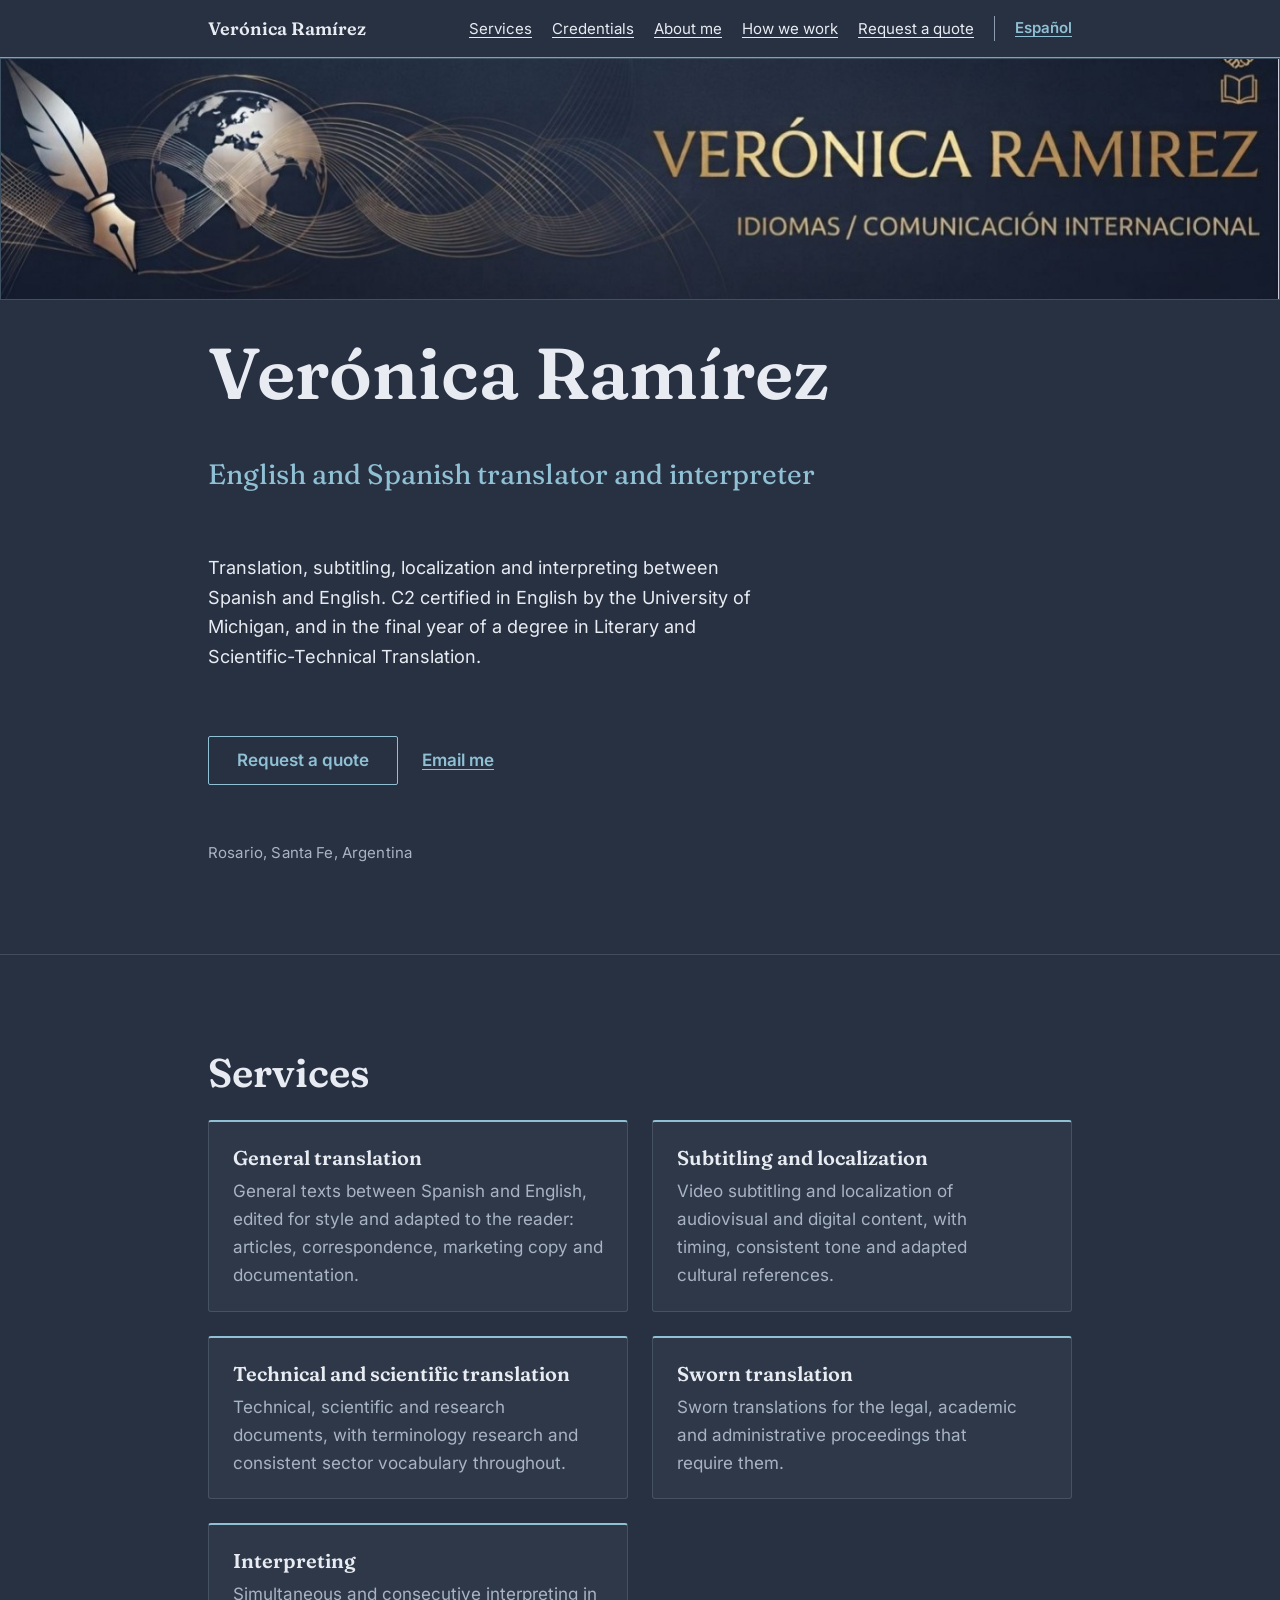
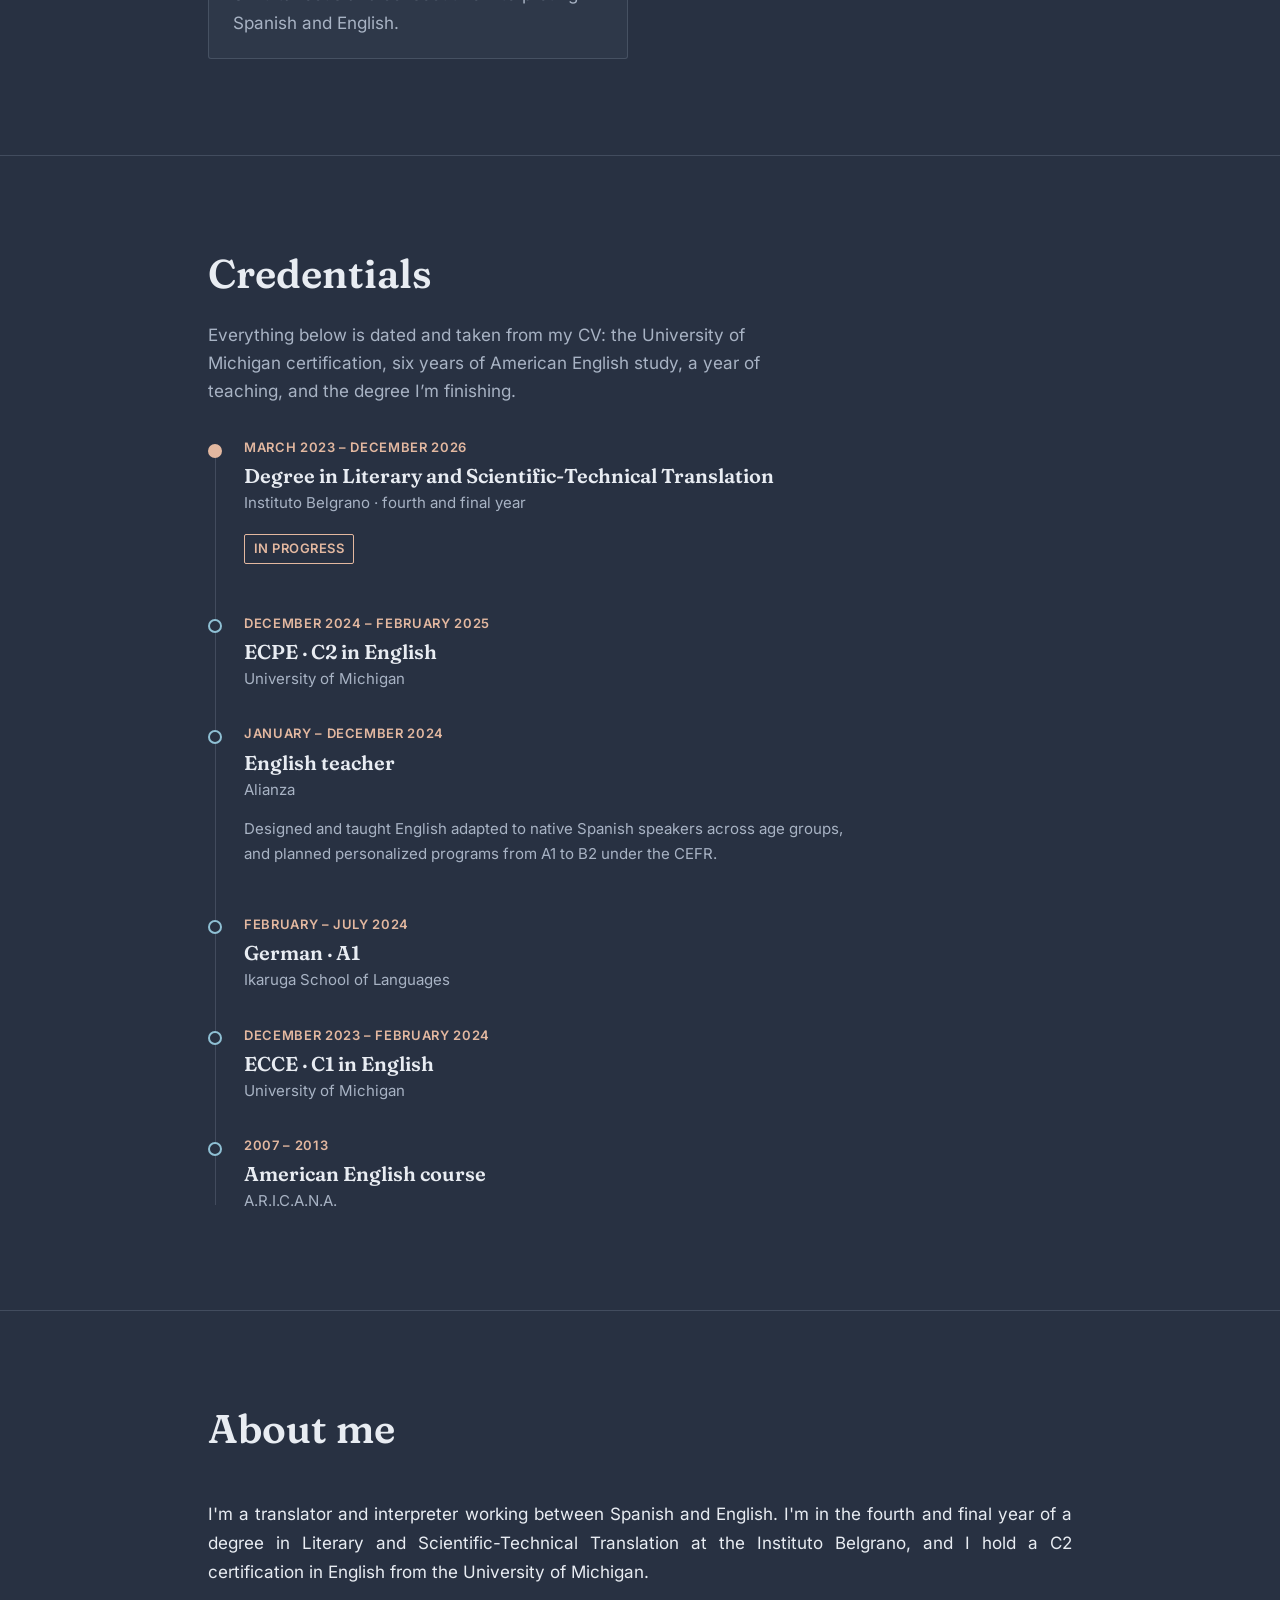
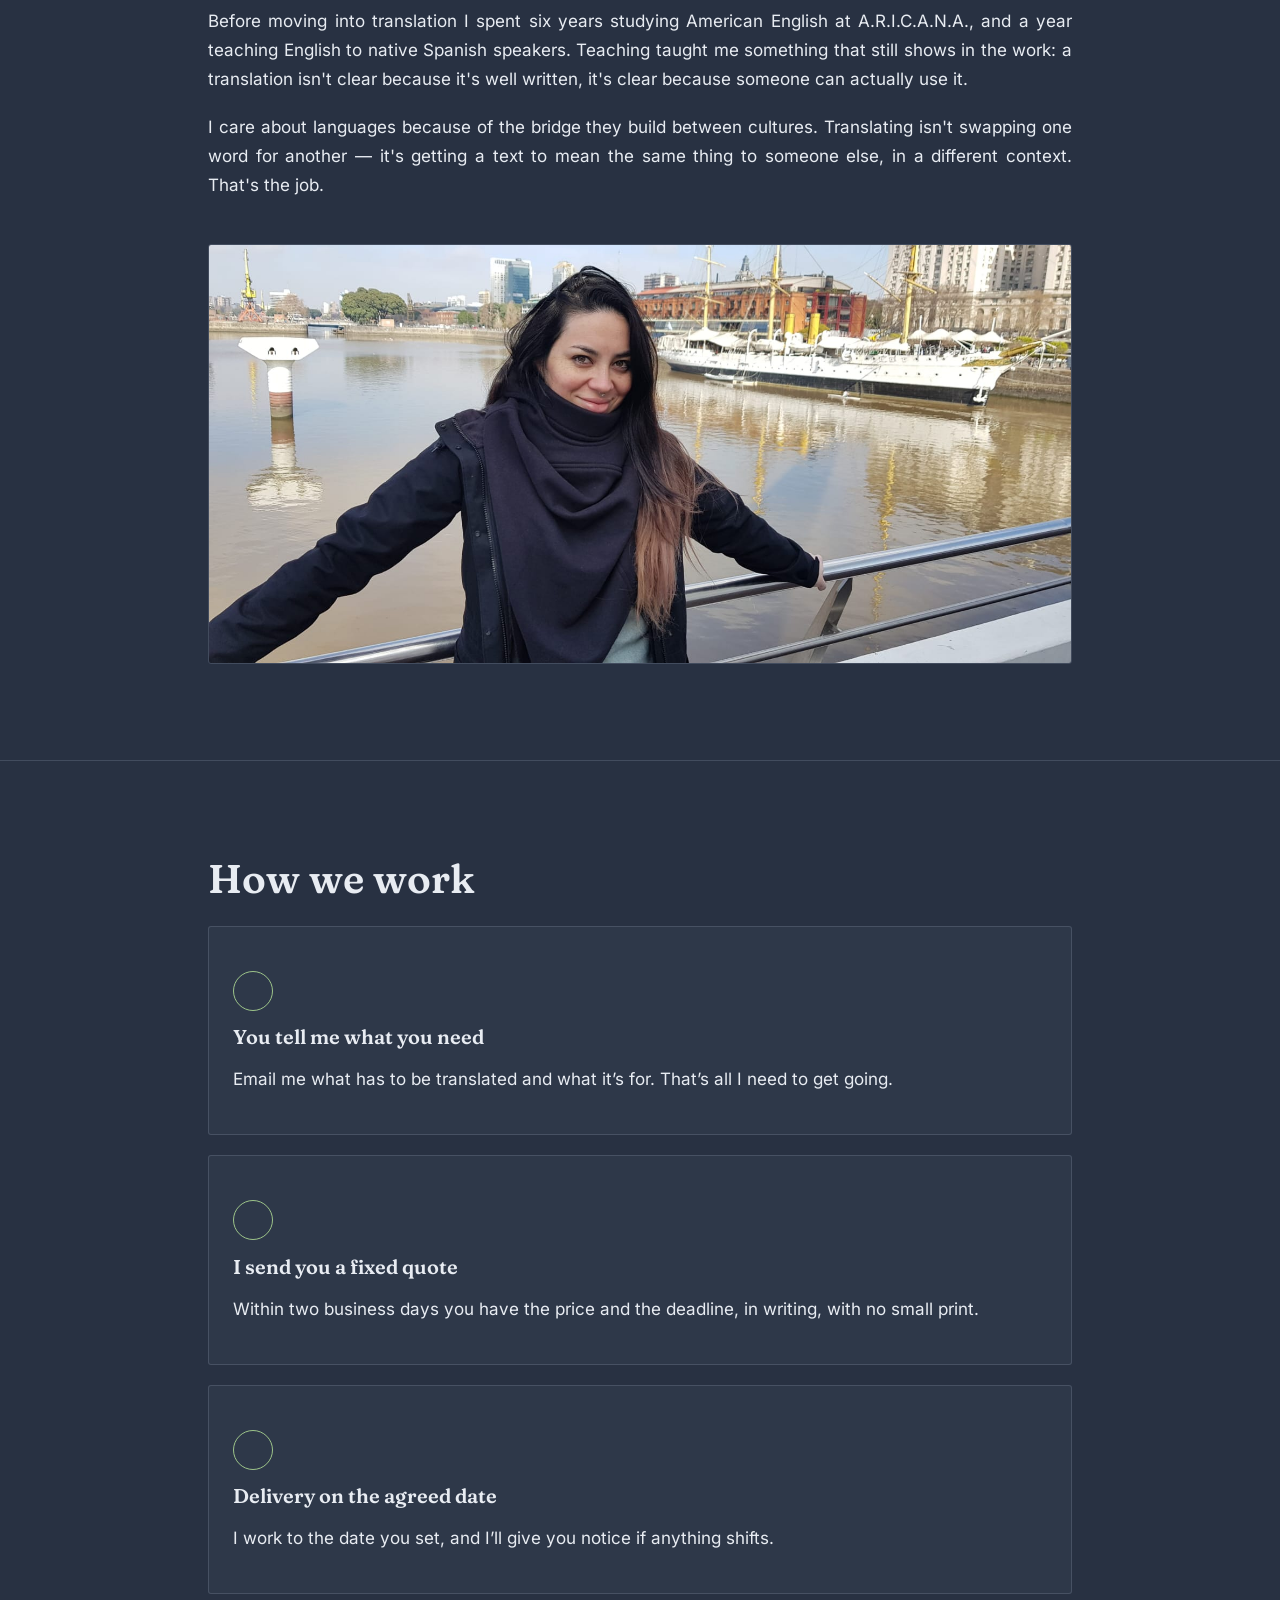
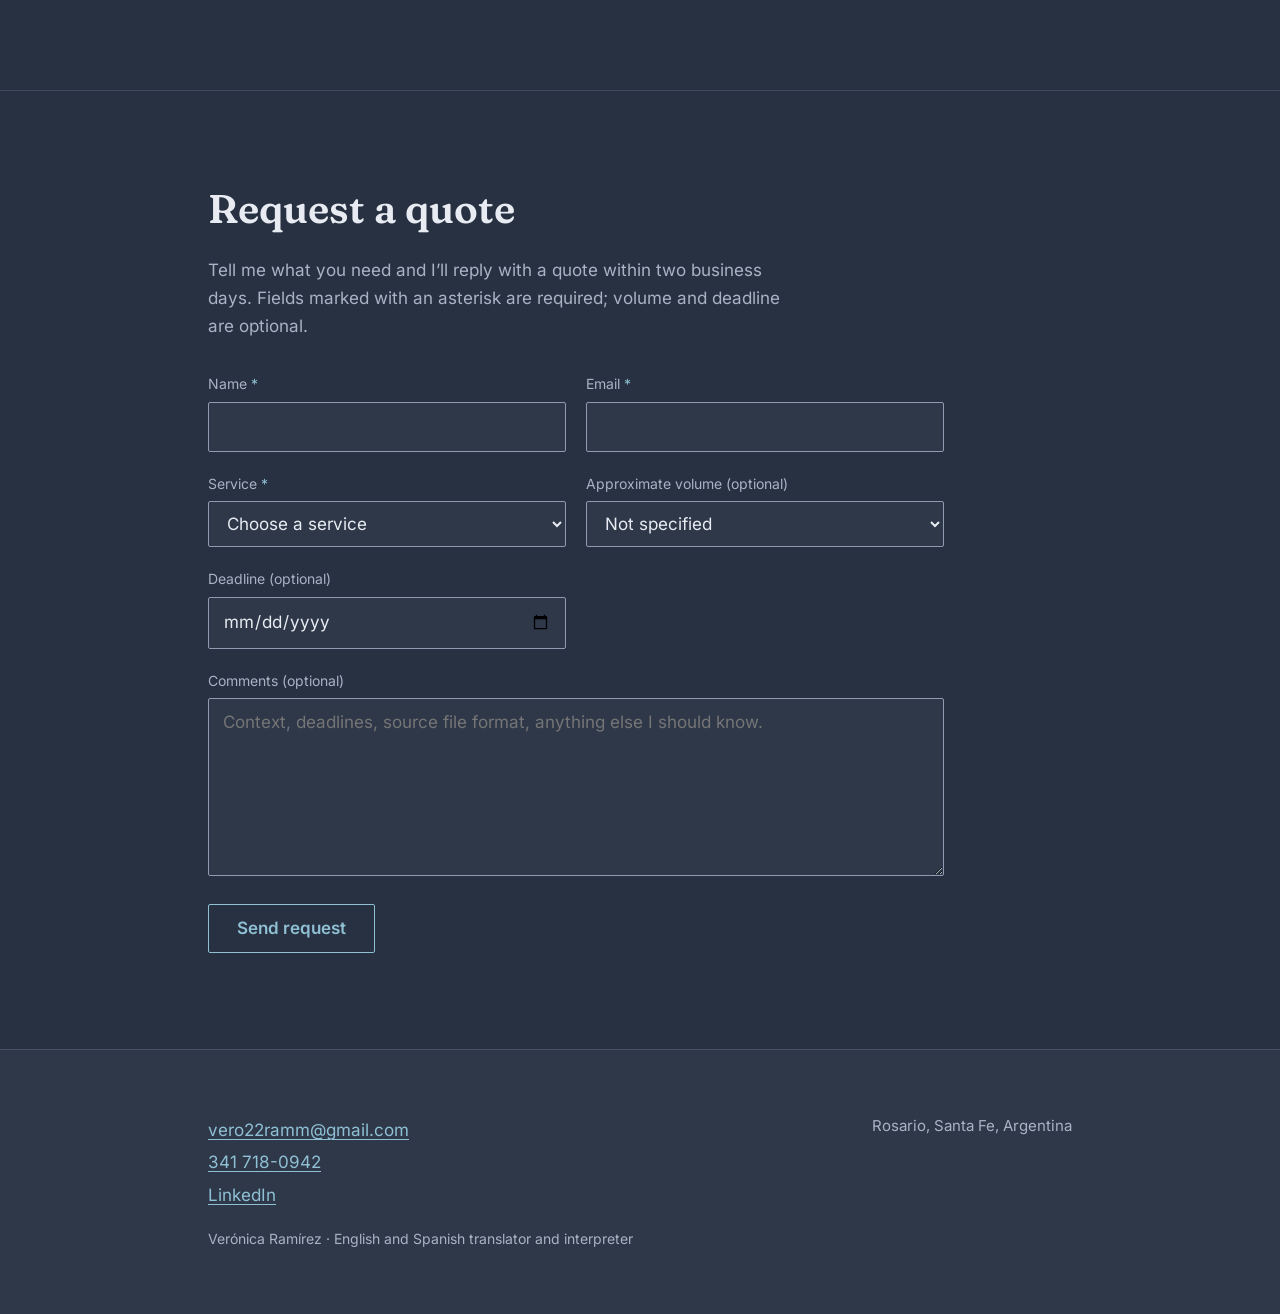
==== commit db95999a: "Quita el retrato y deja Sobre mi a todo el ancho El retrato circular sale del sitio: se borra el arc" ====
--- a/en/index.html
+++ b/en/index.html
@@ -168,13 +168,6 @@
 
 <section id="sobre-mi">
   <h2>About me</h2>
-
-  <figure class="retrato">
-    <img src="/assets/img/veronica-400.jpg"
-         alt="Verónica Ramírez"
-         width="400" height="400"
-         loading="lazy" decoding="async">
-  </figure>
 
   <div class="sobre-mi-texto">
     <p>I'm a translator and interpreter working between Spanish and English. I'm in the fourth and
--- a/assets/tokens.css
+++ b/assets/tokens.css
@@ -85,8 +85,15 @@
      El sitio es oscuro de arriba abajo, sin modo claro ni conmutador. Los tres
      acentos pastel no son una decisión de gusto: se midieron sobre las tres
      fotos propias para sacar de ahí los colores, en vez de inventarlos. El
-     verde salvia sale del retrato, el azul cielo de la franja de la cabecera y
-     el durazno de la piel y de la arena de la foto de la puerta.
+     azul cielo sale de la franja de la cabecera y el durazno de la piel y de la
+     arena de la foto de la puerta.
+
+     El verde salvia se midió también sobre una foto propia, la del retrato
+     circular que hubo en la sección Sobre mí. Esa foto ya no está en el
+     repositorio, así que el color no se puede volver a medir desde aquí: si
+     algún día hay que tocarlo, el valor de abajo es el que manda y
+     tools/contrast.test.mjs es el que avisa. Sigue en uso, en el número de
+     cada paso de la sección Cómo trabajamos.
 
      Hay dos reglas que esta paleta cumple y que conviene no romper:
 
--- a/assets/layout.css
+++ b/assets/layout.css
@@ -598,47 +598,53 @@
    Sobre mí
    -------------------------------------------------------------------------- */
 
+/* Esta sección era una retícula de dos columnas: 14rem para el retrato
+   circular y el resto para el texto. Sin retrato se queda en una sola
+   columna, y el texto pasa de 592 px a los 864 px del ancho de la sección.
+
+   Se conserva el grid de una sola columna y no un bloque normal por el hueco
+   entre el texto y la foto de abajo, que gap resuelve en una línea. */
 #sobre-mi {
   display: grid;
   grid-template-columns: minmax(0, 1fr);
-  gap: 1.5rem 3rem;
-  align-items: start;
-}
-
-.retrato {
-  margin: 0;
-}
-
-.retrato img {
-  width: 100%;
-  max-width: 11rem;
-  aspect-ratio: 1;
-  object-fit: cover;
-  border-radius: 50%;
-  /* El círculo necesita un borde: sin él, el recorte redondeado deja el pelo
-     recortado contra el fondo de la página. */
-  border: 3px solid var(--acento);
-}
-
+  gap: 1.5rem;
+}
+
+/* El texto justificado ocupa todo el ancho de la sección, que es lo que se
+   pidió. Por eso se quitó el max-width que tenía: --ancho-texto son 608 px y
+   con el retrato el bloque de texto medía 592 px, o sea que el tope no
+   mordía. Ahora la columna son 864 px, así que el tope no solo sobra sino que
+   cortaría el texto a dos tercios.
+
+   La partición de palabras no es adorno: un texto justificado sin guiones
+   abre ríos de espacio en blanco, sobre todo en castellano. Firefox usa el
+   diccionario del idioma que declara <html lang>, y las dos páginas lo
+   declaran, así que hyphens: auto parte donde hace falta y las líneas quedan
+   parejo. La última línea de cada párrafo sigue sin justificarse, que en un
+   idioma de izquierda a derecha es lo correcto. */
 .sobre-mi-texto p {
-  max-width: var(--ancho-texto);
+  text-align: justify;
+  hyphens: auto;
   line-height: 1.7;
   margin-block: 0 1.25rem;
 }
 
-/* La segunda foto ocupa el ancho entero de la sección y va debajo de los dos
-   bloques de arriba, que se quedan en la retícula de 14rem + texto.
-
-   Va al final y no al principio a propósito: el retrato circular es lo que
-   identifica a la persona, y la foto grande es contexto. Puesta delante
-   obligaba a saltar el texto para llegar a la cara.
+/* La foto de la puerta ocupa el ancho entero de la sección y va debajo del
+   texto.
+
+   Antes había arriba un retrato circular en 14rem y el texto se quedaba en lo
+   que quedaba, 592 px. Sin retrato la sección es de una sola columna: el texto
+   toma los 864 px de la caja y la foto baja a ocupar el ancho entero.
+
+   Que la foto vaya al final y no al principio es decisión, no descuido: lo que
+   identifica a la persona es el texto de aquí, y la foto es contexto. Puesta
+   delante obligaba a saltar el texto para llegar al marco de la puerta.
 
    La proporción sale de la foto misma (1600 x 777) y no de un 16:9 de vídeo,
    que recortaría por arriba y por abajo justo lo que hay en el centro: el
    marco de la puerta. */
 .sobre-mi-foto {
   margin: 0;
-  grid-column: 1 / -1;
 }
 
 .sobre-mi-foto img {
@@ -649,11 +655,9 @@
   border: 1px solid var(--borde-fino);
 }
 
-@media (min-width: 48rem) {
-  #sobre-mi {
-    grid-template-columns: 14rem minmax(0, 1fr);
-  }
-}
+/* Aquí estaba el escalón que partía la sección en 14rem para el retrato y el
+   resto para el texto. Se quitó junto con el retrato, que era lo único que
+   ocupaba esos 14rem. */
 
 /* --------------------------------------------------------------------------
    Credenciales
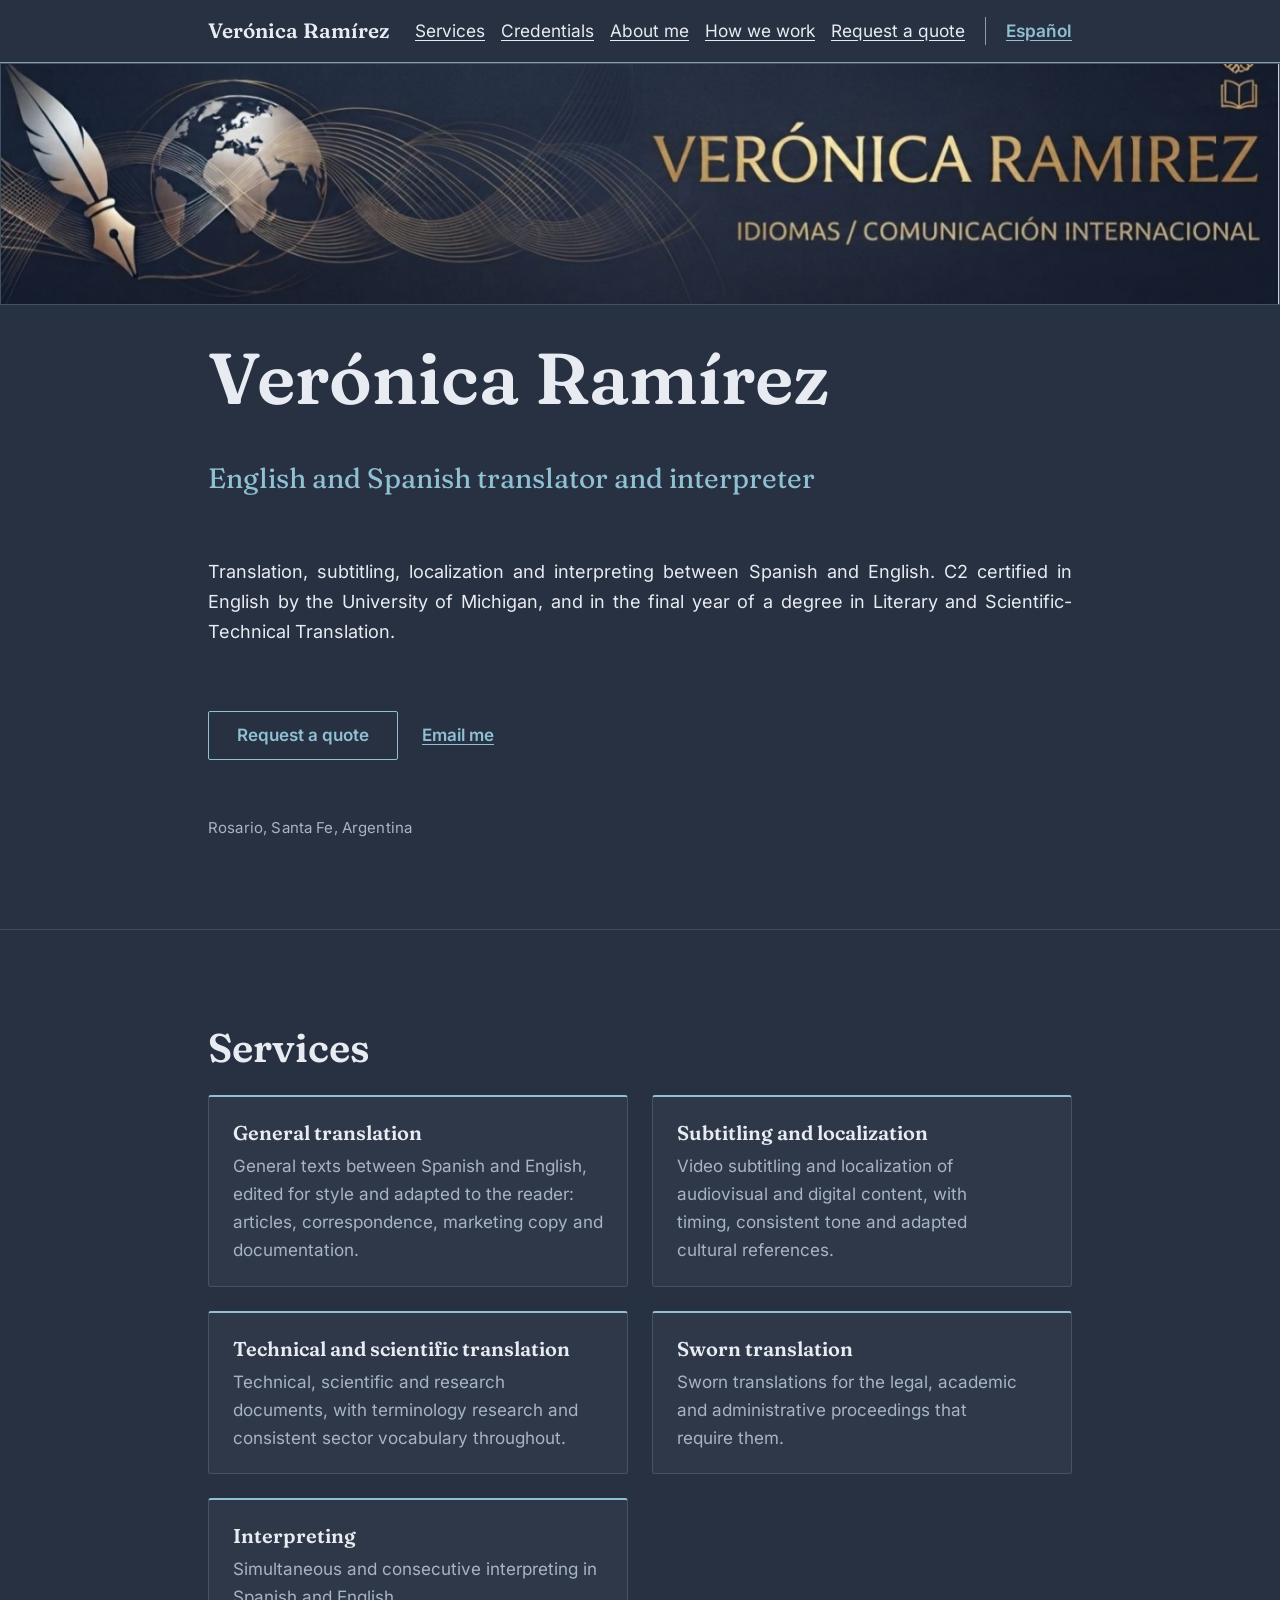
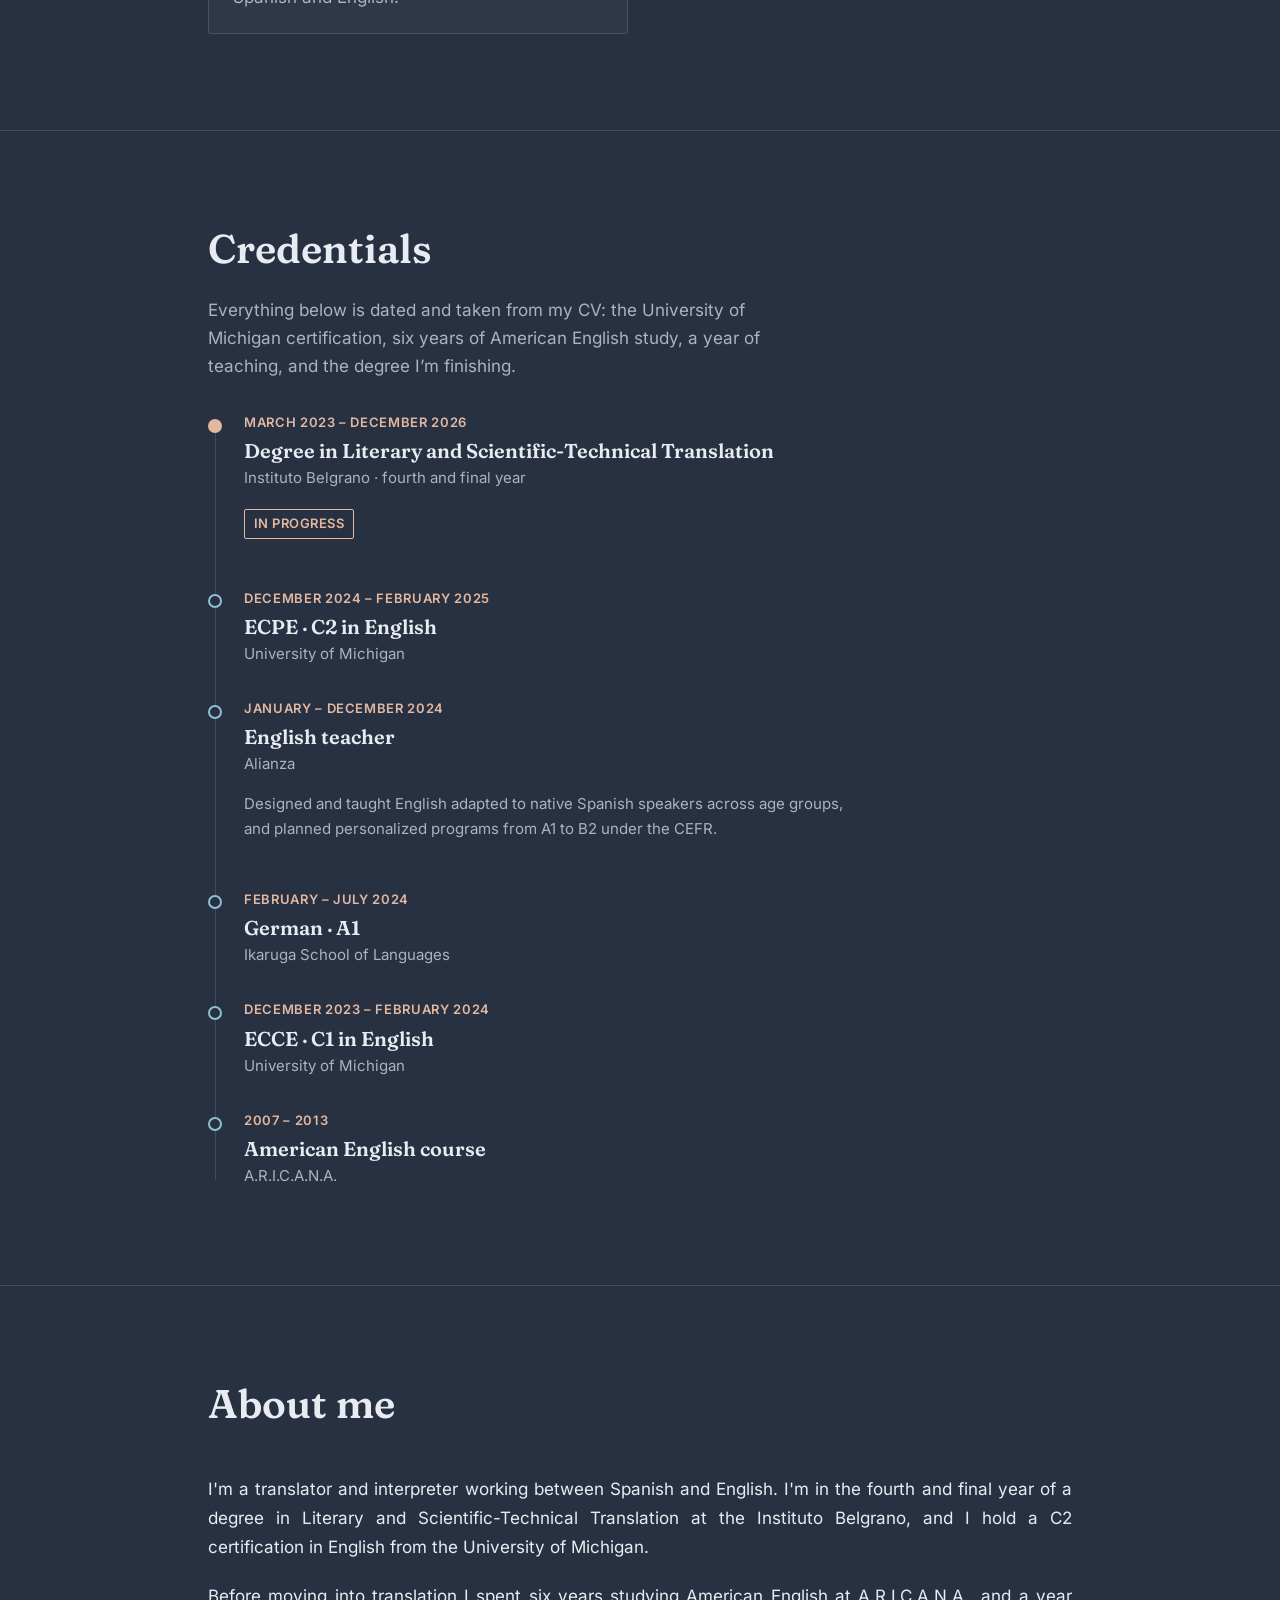
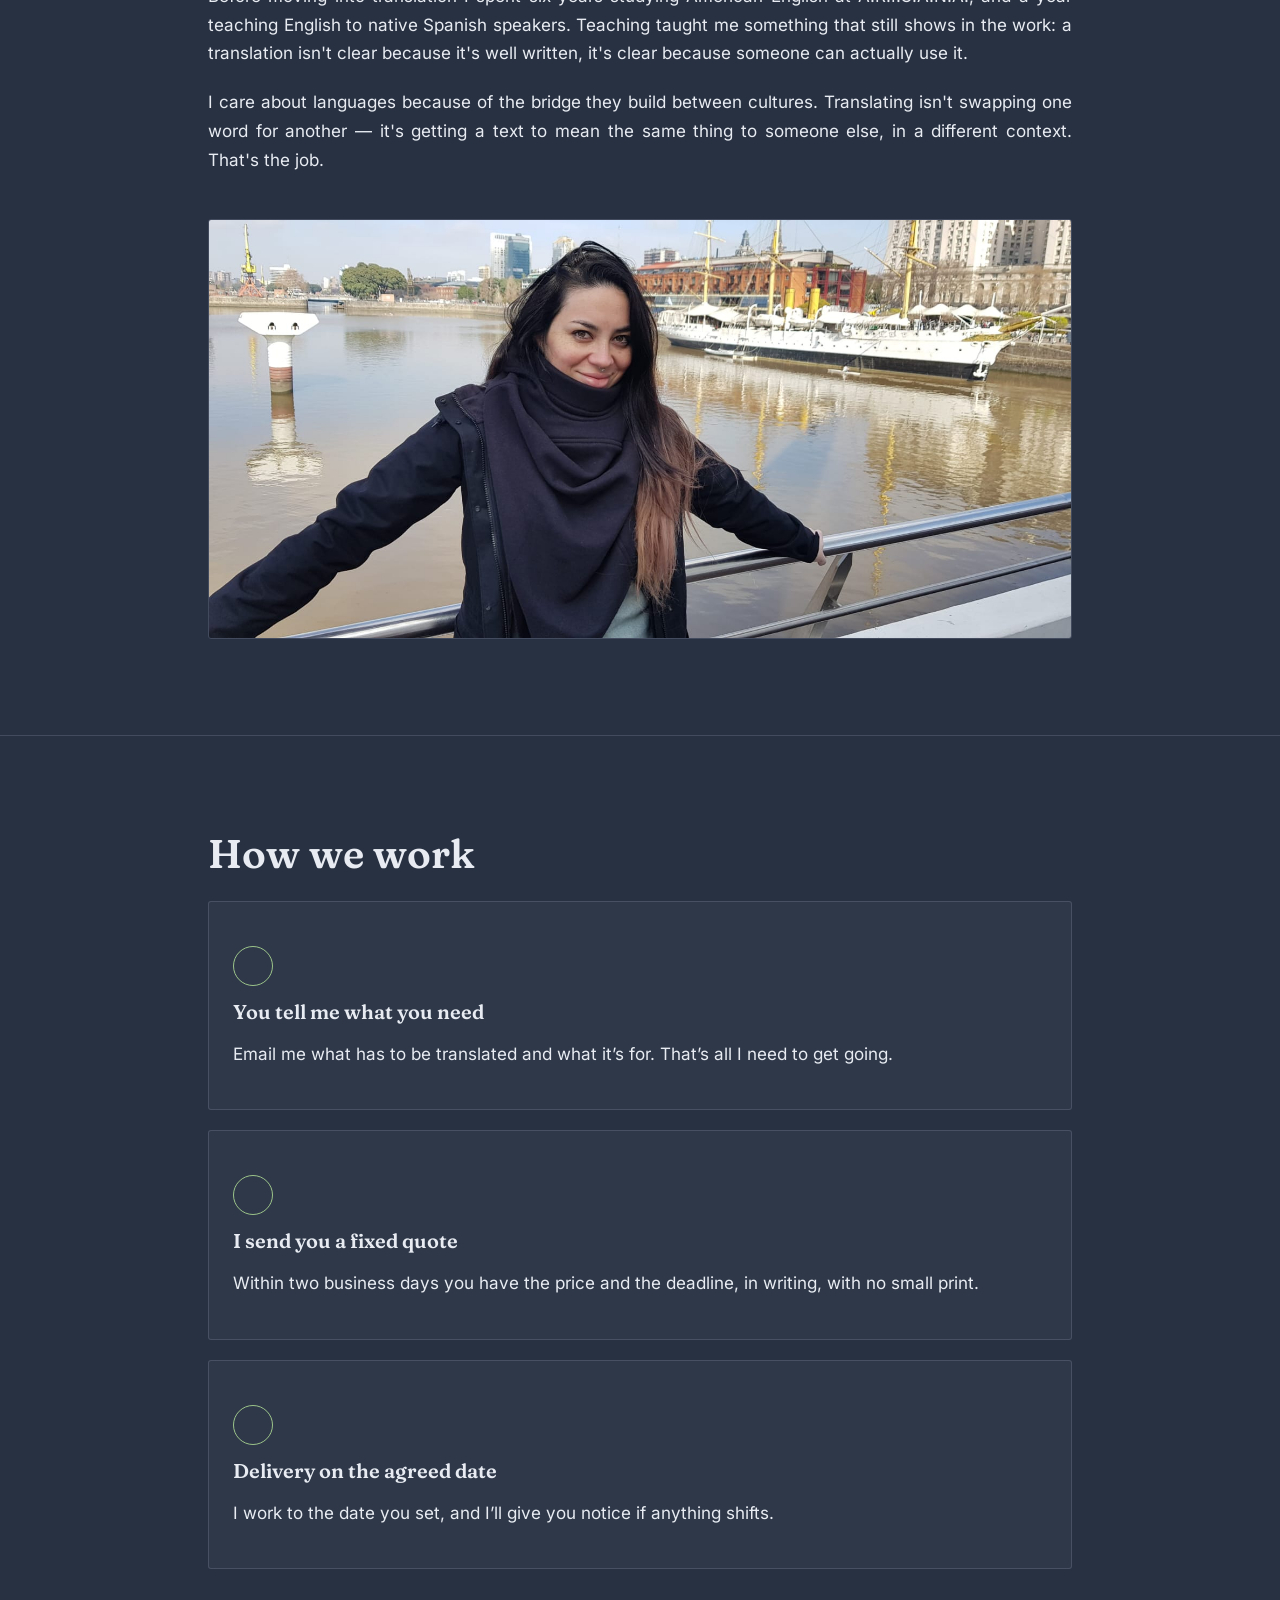
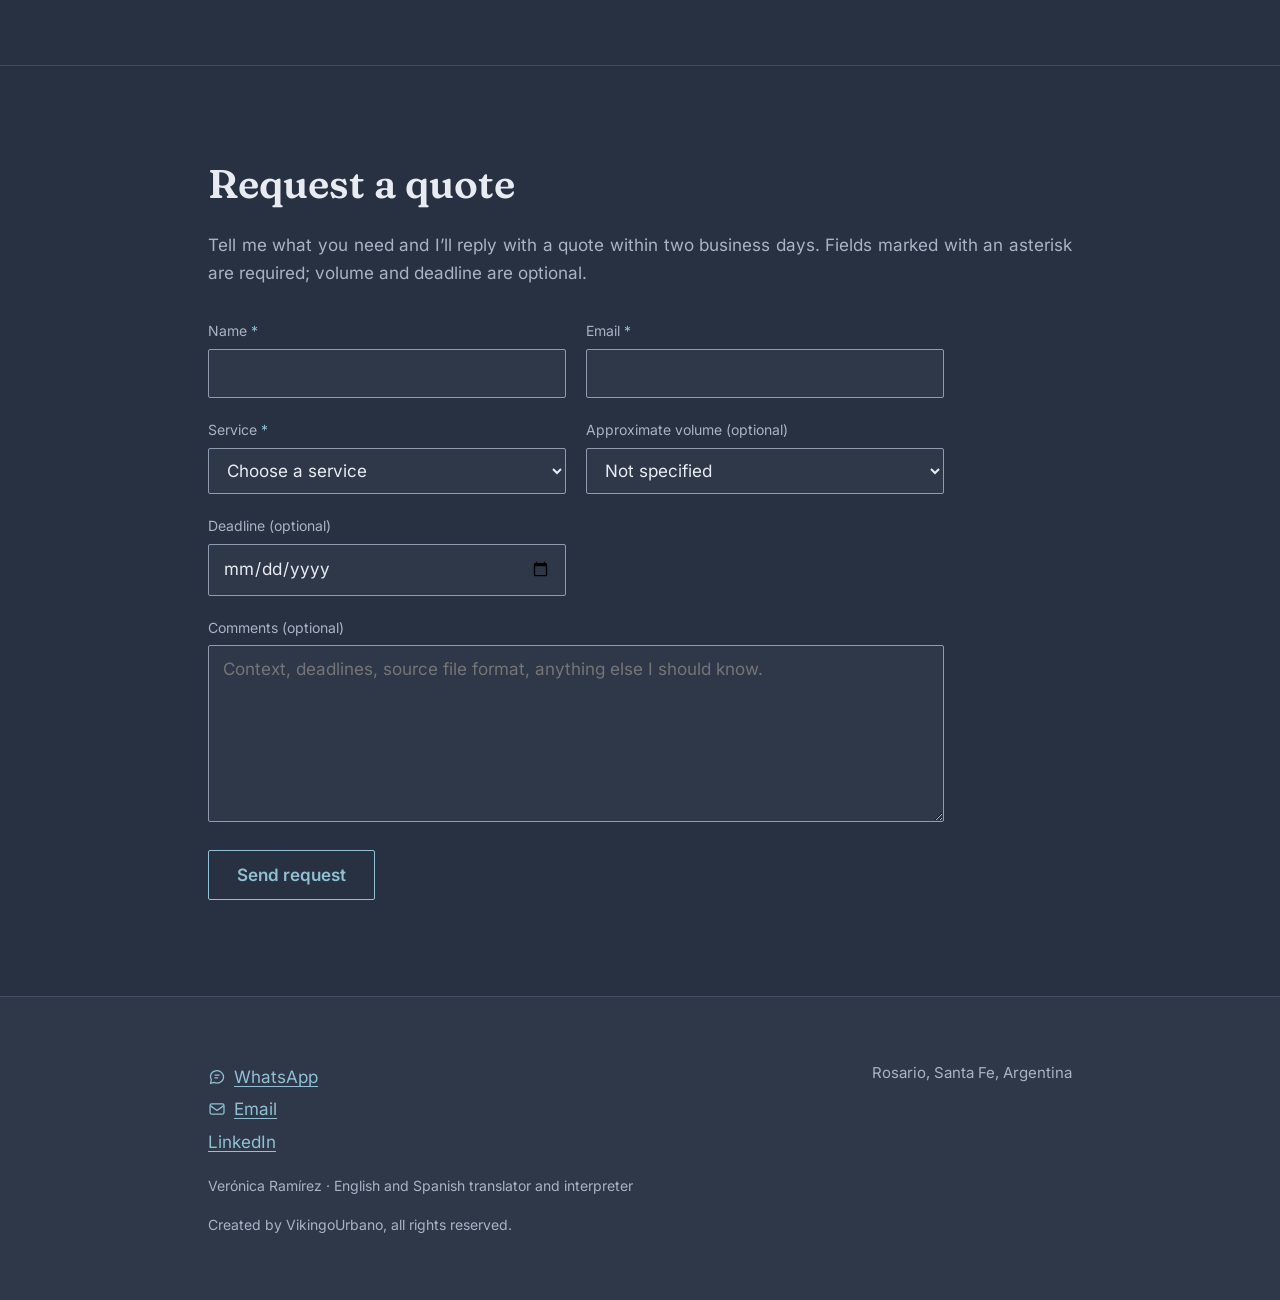
==== commit 463cc7ab: "Saca el telefono del pie y pone icono de WhatsApp y de correo El pie llevaba el correo y el telefono" ====
--- a/en/index.html
+++ b/en/index.html
@@ -323,13 +323,28 @@
 <footer id="contacto">
   <div class="pie-interior">
     <p class="pie-contacto">
-      <a href="mailto:vero22ramm@gmail.com">vero22ramm@gmail.com</a><br>
-      <a href="tel:+543417180942">341 718-0942</a><br>
+      <!-- Los dos iconos son SVG en linea y no una fuente de iconos: el sitio no
+           tiene dependencias y no va a tener una. Los dos van con trazo y no
+           rellenos, y con el mismo grosor de trazo, para que se lean como
+           pareja. currentColor hace que hereden el color del enlace, de modo
+           que en el HTML no hay ningun color escrito.
+
+           El de WhatsApp es un globo de conversacion y no el logotipo de la
+           marca: la marca es de su titular y no hace falta copiarla. La palabra
+           que va al lado dice que es, y por eso los dos llevan aria-hidden en
+           lugar de un nombre accesible: un icono que ya esta nombrado al lado
+           solo se repite en voz alta.
+
+           El numero del enlace es un texto de relleno. Poner el real aqui es
+           una linea. -->
+      <a href="https://api.whatsapp.com/send?phone=XXXXXXXXXXX" rel="noopener" target="_blank"><svg class="icono" viewBox="0 0 24 24" fill="none" stroke="currentColor" stroke-width="1.7" stroke-linecap="round" stroke-linejoin="round" aria-hidden="true" focusable="false"><path d="M12 3.4c-4.8 0-8.7 3.5-8.7 7.9 0 1.55.45 3 1.24 4.24L3.3 20.4l5.05-1.2a8.6 8.6 0 0 0 3.65.79c4.8 0 8.7-3.5 8.7-7.9S16.8 3.4 12 3.4Z"/><path d="M9.2 9.4h5.6M9.2 13h3.6"/></svg>WhatsApp</a><br>
+      <a href="mailto:vero22ramm@gmail.com"><svg class="icono" viewBox="0 0 24 24" fill="none" stroke="currentColor" stroke-width="1.7" stroke-linecap="round" stroke-linejoin="round" aria-hidden="true" focusable="false"><rect x="2.75" y="5.25" width="18.5" height="13.5" rx="2"/><path d="M3.5 7.8 12 13.9 20.5 7.8"/></svg>Email</a><br>
       <a href="https://www.linkedin.com/in/veronica-p-ramirez" rel="noopener" target="_blank">LinkedIn</a>
     </p>
     <p class="pie-lugar">Rosario, Santa Fe, Argentina</p>
     <p class="pie-legal">Verónica Ramírez &middot; English and Spanish translator and
     interpreter</p>
+    <p class="pie-legal">Created by VikingoUrbano, all rights reserved.</p>
   </div>
 </footer>
 
--- a/assets/layout.css
+++ b/assets/layout.css
@@ -71,10 +71,27 @@
   margin-bottom: 1.5rem;
 }
 
+/* El párrafo de entrada de cada sección se mantiene corto de ancho a propósito:
+   es un texto de una o dos frases y a 608 px se lee de un vistazo. */
 .seccion-intro {
   max-width: var(--ancho-texto);
   color: var(--texto-suave);
   margin-bottom: 2rem;
+}
+
+/* El de la sección de presupuesto sí va aJustificado y a lo ancho de la
+   sección, como el bloque de Sobre mí. La clase es la misma que el de
+   Credenciales, que se queda angosto: aquí lo que seJustifica es un texto que
+   anuncia lo que viene debajo, y ahí importa que la línea termine de leerse
+   entera antes de bajar al formulario.
+
+   max-width: none anula el --ancho-texto de arriba, y el selector con id gana
+   en especificidad. hyphens: auto viene con lo mismo que en Sobre mí: sin
+   partición de palabras, un texto justificado abre ríos de blanco. */
+#presupuesto .seccion-intro {
+  max-width: none;
+  text-align: justify;
+  hyphens: auto;
 }
 
 /* --------------------------------------------------------------------------
@@ -137,7 +154,7 @@
   font-family: var(--serif);
   font-variation-settings: var(--fraunces-axes);
   font-weight: 600;
-  font-size: 1.125rem;
+  font-size: 1.3rem;
   color: var(--texto);
   text-decoration: none;
   margin-right: auto;
@@ -157,12 +174,15 @@
   padding: 0;
 }
 
+/* 1.075rem es un 15 % más que los 0.9375rem que había, que era lo pedido.
+   Los dos tamaños suben en la misma proporción para que la marca y los enlaces
+   guarden la diferencia de jerarquía que tenían. */
 .menu-lista a,
 .idioma {
   color: var(--texto);
   text-decoration: underline;
   text-underline-offset: 0.2em;
-  font-size: 0.9375rem;
+  font-size: 1.075rem;
 }
 
 .idioma {
@@ -277,9 +297,14 @@
     padding-block: 0;
   }
 
+  /* El hueco entre enlaces baja de 1.25rem a 1rem, y no por gusto: al
+     engordar la letra un 15 %, la barra en castellano queda a 3 px de pasarse
+     de los 864 px de la caja de 60rem, con lo que el menu se partiría en dos
+     filas. Cuatro píxeles menos de separación por enlace dan 16 px de aire y
+     no se notan. */
   .menu-lista {
     flex-direction: row;
-    gap: 1.25rem;
+    gap: 1rem;
   }
 
   .idioma {
@@ -371,10 +396,22 @@
   margin-block: 0 1.5rem;
 }
 
+/* El resumen de la portada va a lo ancho de la sección y justificado, como el
+   bloque de Sobre mí. El tope de 34rem que tenía antes era una medida de
+   lectura: 544 px, que es lo que en realidad pide un texto corrido. Se quita
+   porque el resto de la portada no lo tiene —el subtítulo, el lugar y el
+   nombre ocupan los 864 px de la caja— y con este tope el párrafo era lo único
+   que se detenía antes, en medio de una página por lo demás alineada a un
+   canto.
+
+   hyphens: auto por lo mismo que en Sobre mí: justificado sin partición de
+   palabras abre ríos. Firefox usa el diccionario que declara <html lang>, y las
+   dos páginas lo declaran. */
 .inicio-resumen {
   font-size: 1.125rem;
-  max-width: 34rem;
   color: var(--texto);
+  text-align: justify;
+  hyphens: auto;
   margin-block: 0 2rem;
 }
 
@@ -884,6 +921,20 @@
   line-height: 1.9;
 }
 
+/* Los iconos de los enlaces del pie son SVG en línea, no una fuente de iconos:
+   el sitio no tiene dependencias y no va a tener una. El tamaño va en em para
+   que siga al texto sea cual sea, y el desplazamiento vertical se midió contra
+   la x de Inter a 17 px: sin él el icono se sentaba más alto que la palabra,
+   porque el trazo de un dibujo no tiene la misma altura que una letra.
+
+   No hay ningún color aquí: el SVG usa currentColor y hereda el del enlace. */
+.pie-contacto .icono {
+  width: 1.0625em;
+  height: 1.0625em;
+  margin-right: 0.5rem;
+  vertical-align: -0.16em;
+}
+
 .pie-lugar {
   color: var(--texto-suave);
   font-size: 0.9375rem;
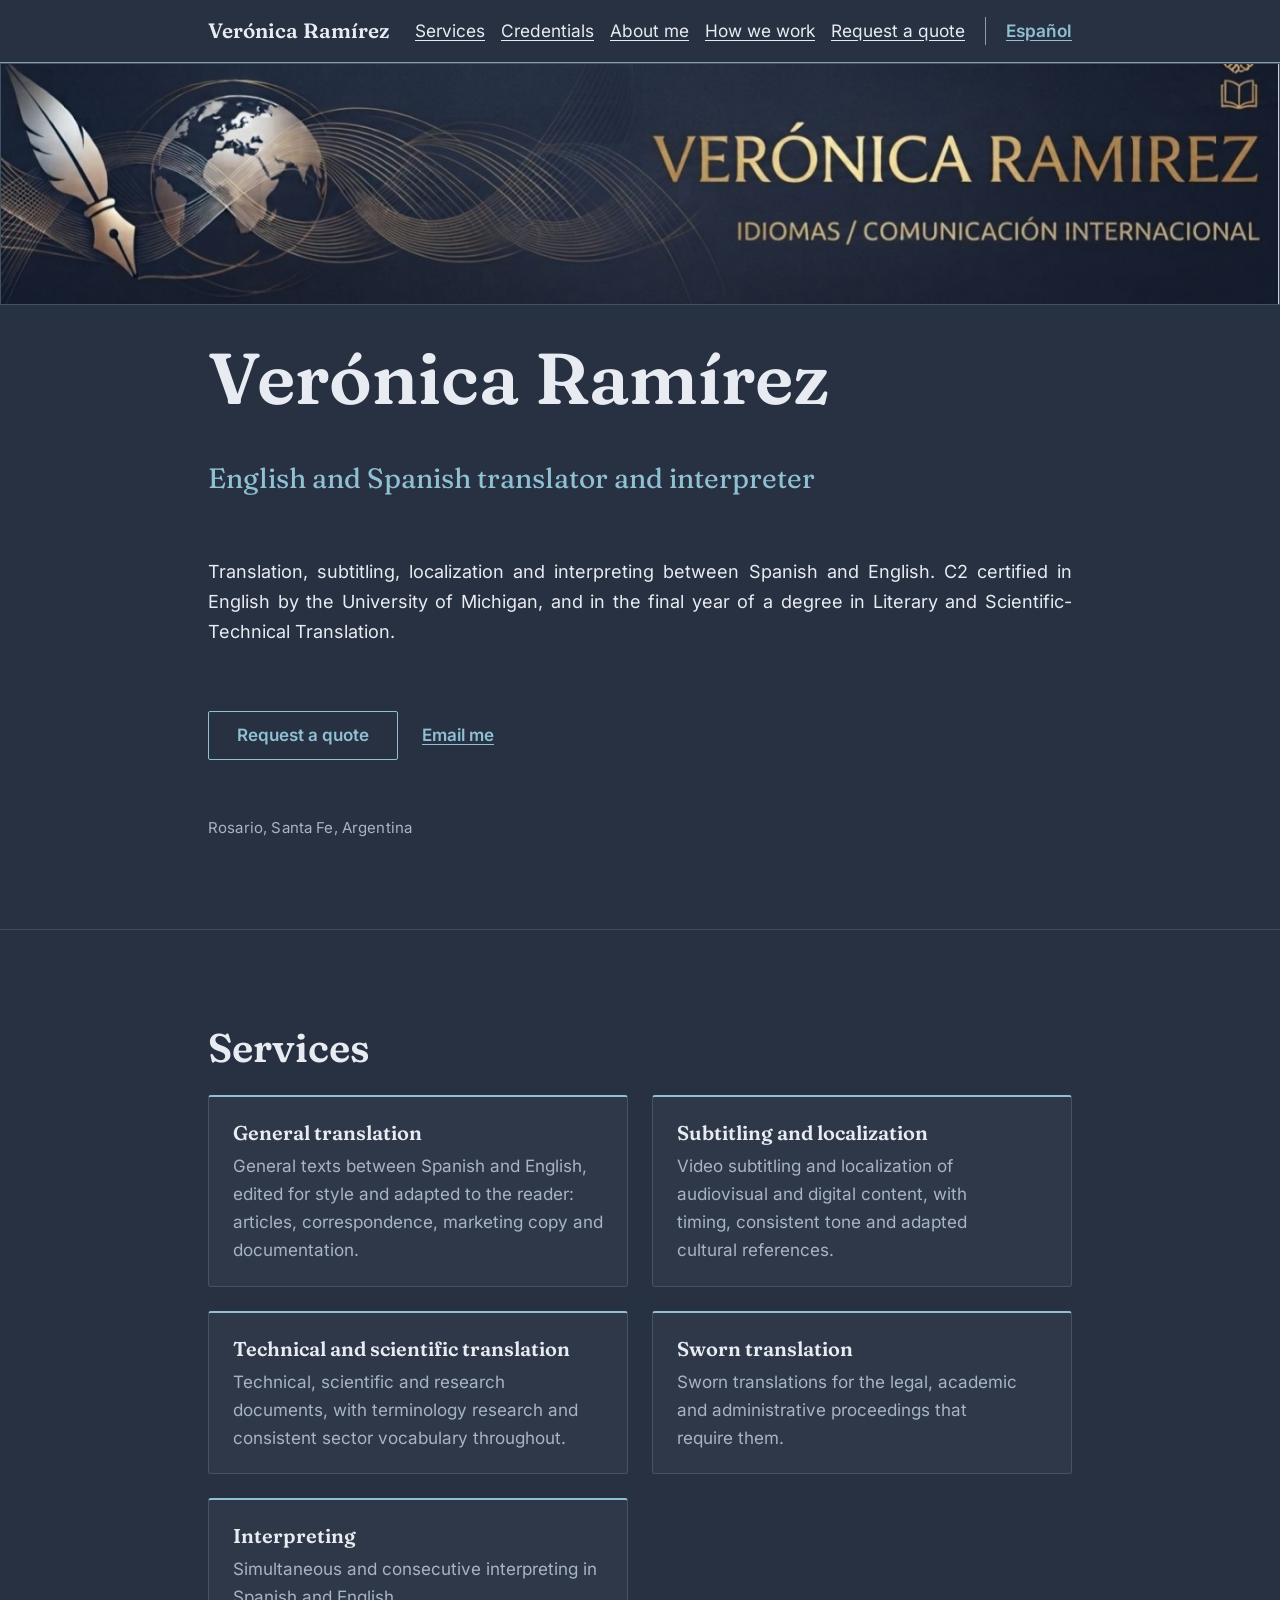
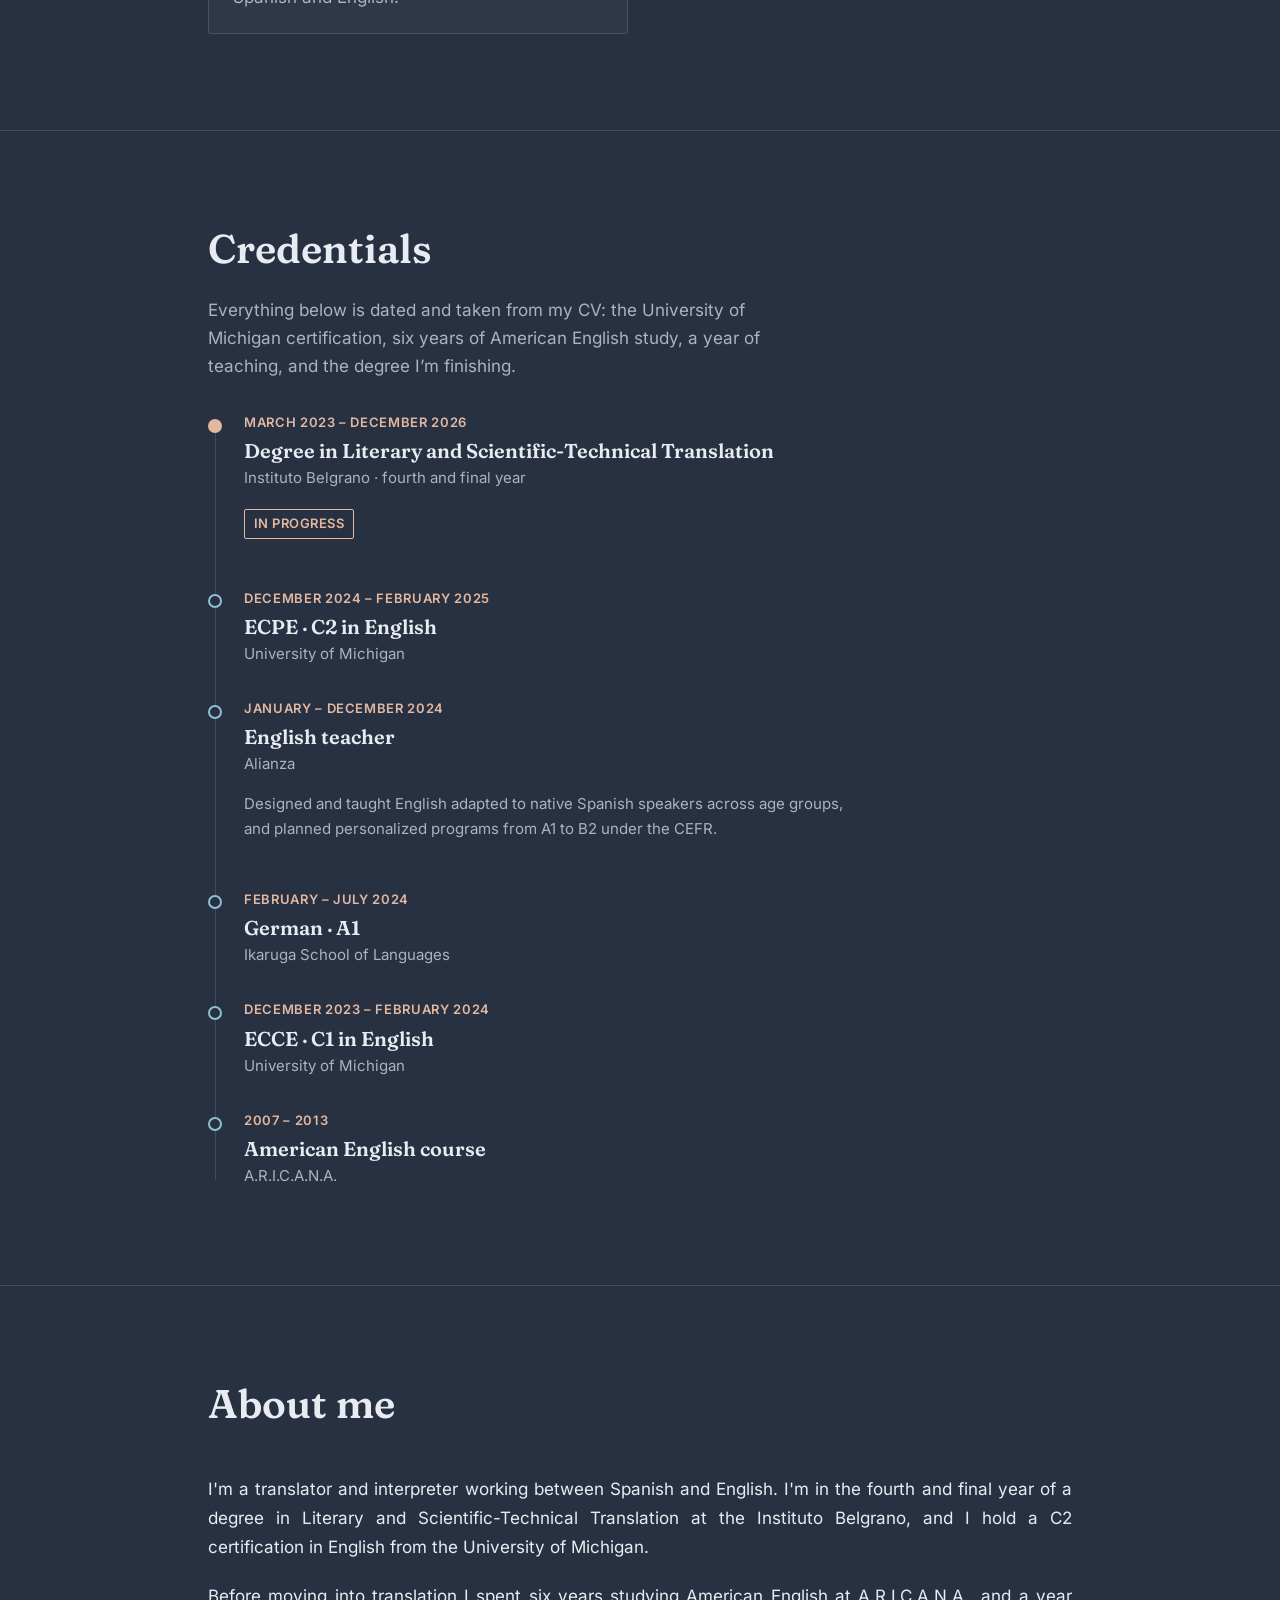
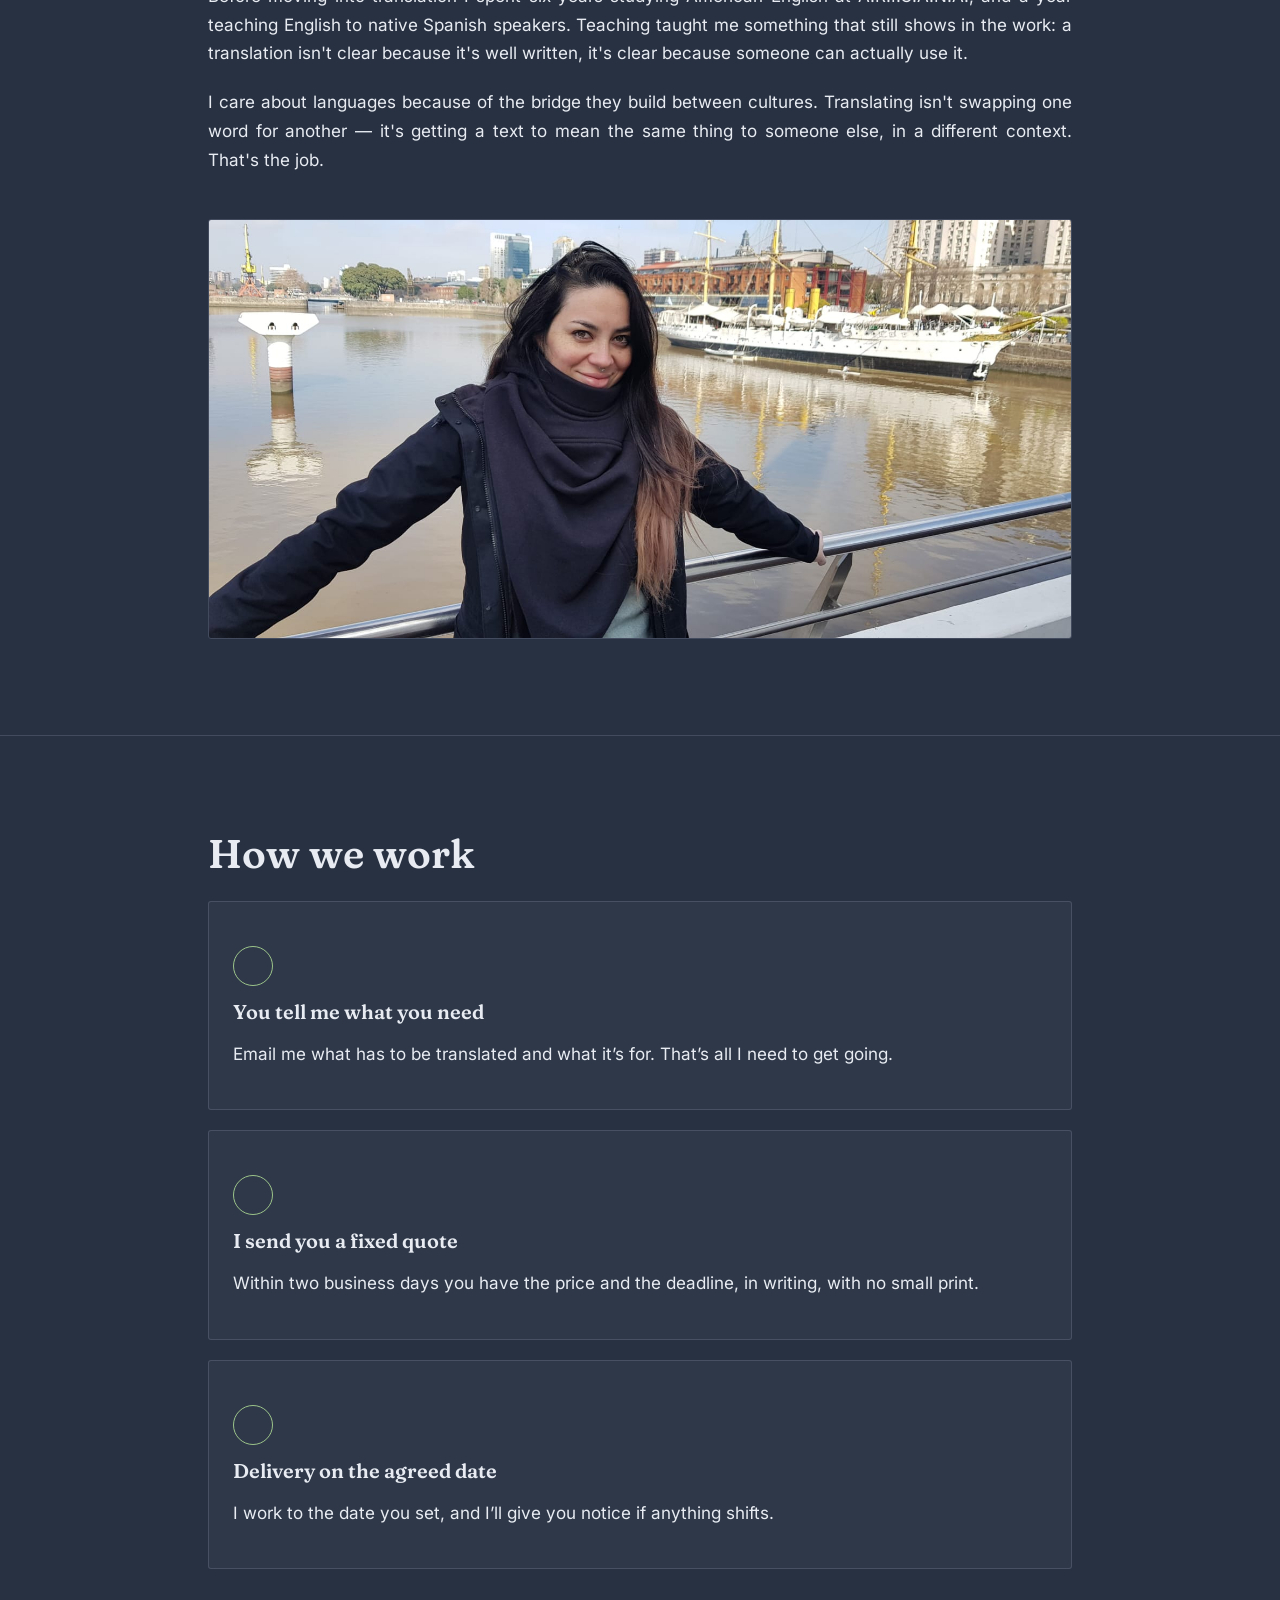
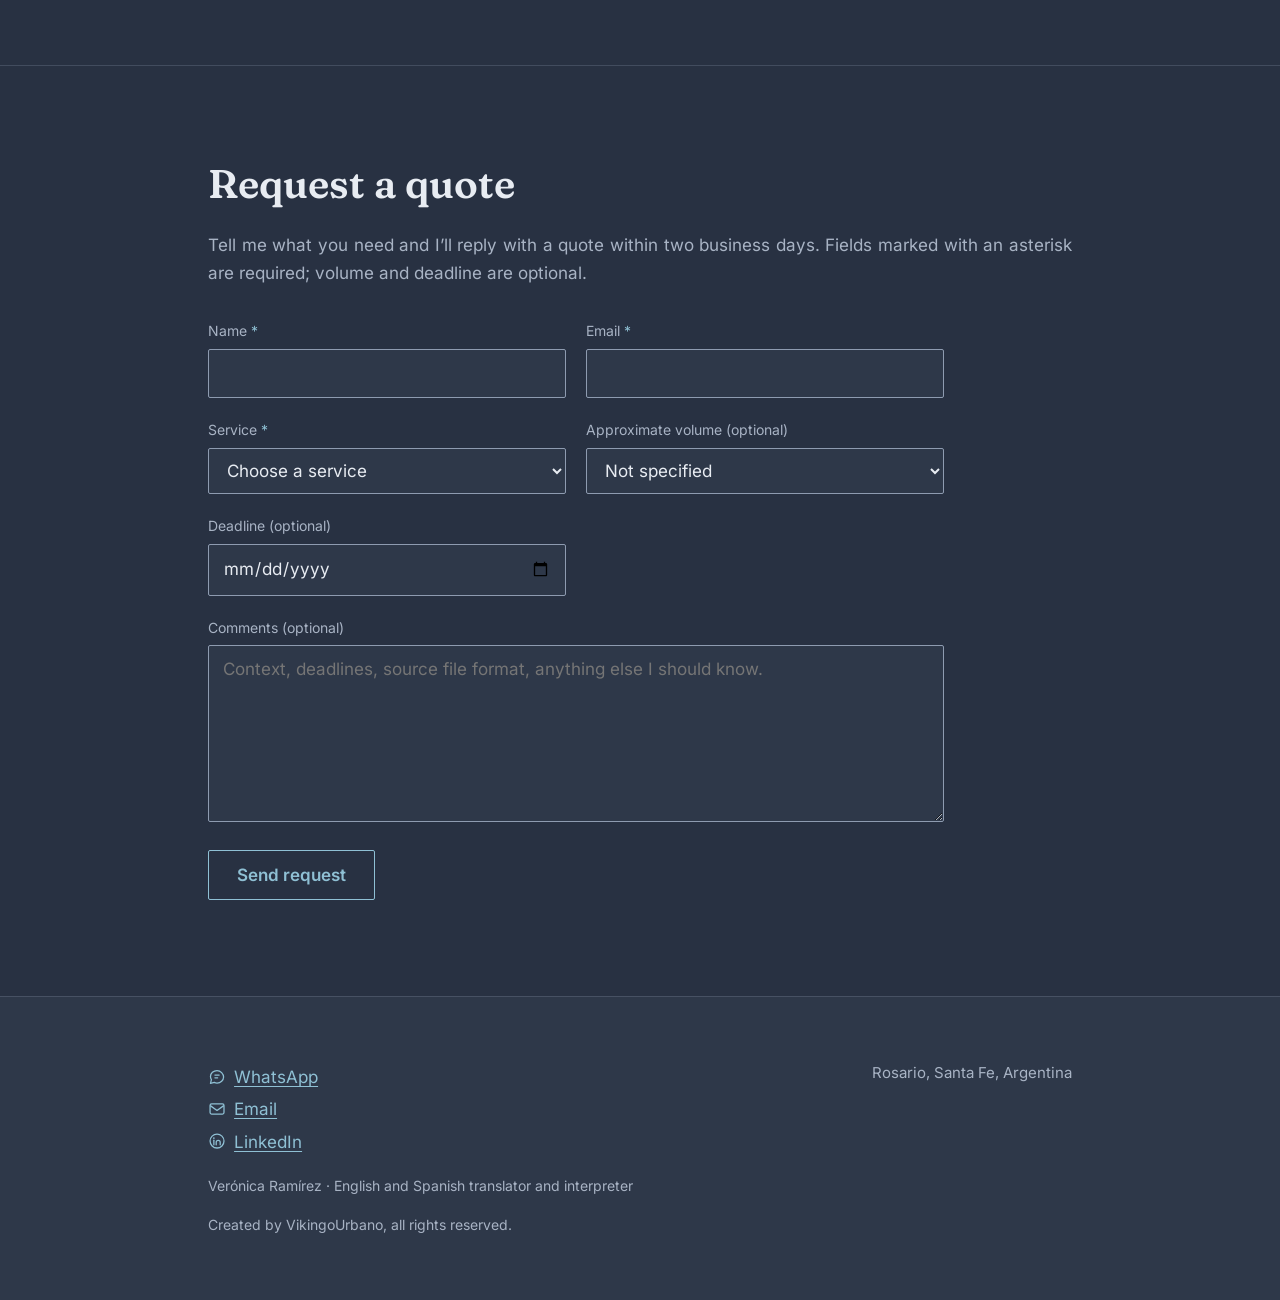
==== commit c869fa97: "Le pone icono al enlace de LinkedIn en el pie Con esto los tres enlaces del pie se leen igual: los t" ====
--- a/en/index.html
+++ b/en/index.html
@@ -323,23 +323,29 @@
 <footer id="contacto">
   <div class="pie-interior">
     <p class="pie-contacto">
-      <!-- Los dos iconos son SVG en linea y no una fuente de iconos: el sitio no
-           tiene dependencias y no va a tener una. Los dos van con trazo y no
-           rellenos, y con el mismo grosor de trazo, para que se lean como
-           pareja. currentColor hace que hereden el color del enlace, de modo
-           que en el HTML no hay ningun color escrito.
-
-           El de WhatsApp es un globo de conversacion y no el logotipo de la
-           marca: la marca es de su titular y no hace falta copiarla. La palabra
-           que va al lado dice que es, y por eso los dos llevan aria-hidden en
-           lugar de un nombre accesible: un icono que ya esta nombrado al lado
-           solo se repite en voz alta.
-
-           El numero del enlace es un texto de relleno. Poner el real aqui es
-           una linea. -->
+      <!-- Los tres iconos son SVG en linea y no una fuente de iconos: el sitio no
+           tiene dependencias y no va a tener una. Los tres van con trazo y sin
+           relleno, y con el mismo grosor, para que se lean como un juego y no
+           como tres dibujos sueltos. currentColor hace que hereden el color del
+           enlace, de modo que en el HTML no hay ningun color escrito.
+
+           Los de WhatsApp y LinkedIn no son los logotipos de las marcas: esas
+           marcas son de sus titulares y no hace falta copiarlas. El primero es
+           un globo de conversacion. El segundo son las mismas letras, pero
+           dentro de un circulo y no del cuadrado que usa la marca, que es
+           justo la parte que hace reconocible el logotipo. Con el circulo los
+           tres iconos se pueden poner en fila sin que el de LinkedIn parezca
+           un logotipo arrancado de la pagina de otra empresa.
+
+           Los tres llevan aria-hidden en lugar de un nombre accesible porque la
+           palabra que va al lado ya dice que es cada enlace. Un icono que ya
+           esta nombrado al lado solo se repite en voz alta.
+
+           El numero del enlace de WhatsApp es un texto de relleno. Poner el
+           real aqui es una linea. -->
       <a href="https://api.whatsapp.com/send?phone=XXXXXXXXXXX" rel="noopener" target="_blank"><svg class="icono" viewBox="0 0 24 24" fill="none" stroke="currentColor" stroke-width="1.7" stroke-linecap="round" stroke-linejoin="round" aria-hidden="true" focusable="false"><path d="M12 3.4c-4.8 0-8.7 3.5-8.7 7.9 0 1.55.45 3 1.24 4.24L3.3 20.4l5.05-1.2a8.6 8.6 0 0 0 3.65.79c4.8 0 8.7-3.5 8.7-7.9S16.8 3.4 12 3.4Z"/><path d="M9.2 9.4h5.6M9.2 13h3.6"/></svg>WhatsApp</a><br>
       <a href="mailto:vero22ramm@gmail.com"><svg class="icono" viewBox="0 0 24 24" fill="none" stroke="currentColor" stroke-width="1.7" stroke-linecap="round" stroke-linejoin="round" aria-hidden="true" focusable="false"><rect x="2.75" y="5.25" width="18.5" height="13.5" rx="2"/><path d="M3.5 7.8 12 13.9 20.5 7.8"/></svg>Email</a><br>
-      <a href="https://www.linkedin.com/in/veronica-p-ramirez" rel="noopener" target="_blank">LinkedIn</a>
+      <a href="https://www.linkedin.com/in/veronica-p-ramirez" rel="noopener" target="_blank"><svg class="icono" viewBox="0 0 24 24" fill="none" stroke="currentColor" stroke-width="1.7" stroke-linecap="round" stroke-linejoin="round" aria-hidden="true" focusable="false"><circle cx="12" cy="12" r="9.25"/><circle cx="7.8" cy="8.15" r="1.1" fill="currentColor" stroke="none"/><path d="M7.8 10.9v6.15"/><path d="M10.9 17.05v-3.3a2.65 2.65 0 0 1 5.3 0v3.3"/></svg>LinkedIn</a>
     </p>
     <p class="pie-lugar">Rosario, Santa Fe, Argentina</p>
     <p class="pie-legal">Verónica Ramírez &middot; English and Spanish translator and
